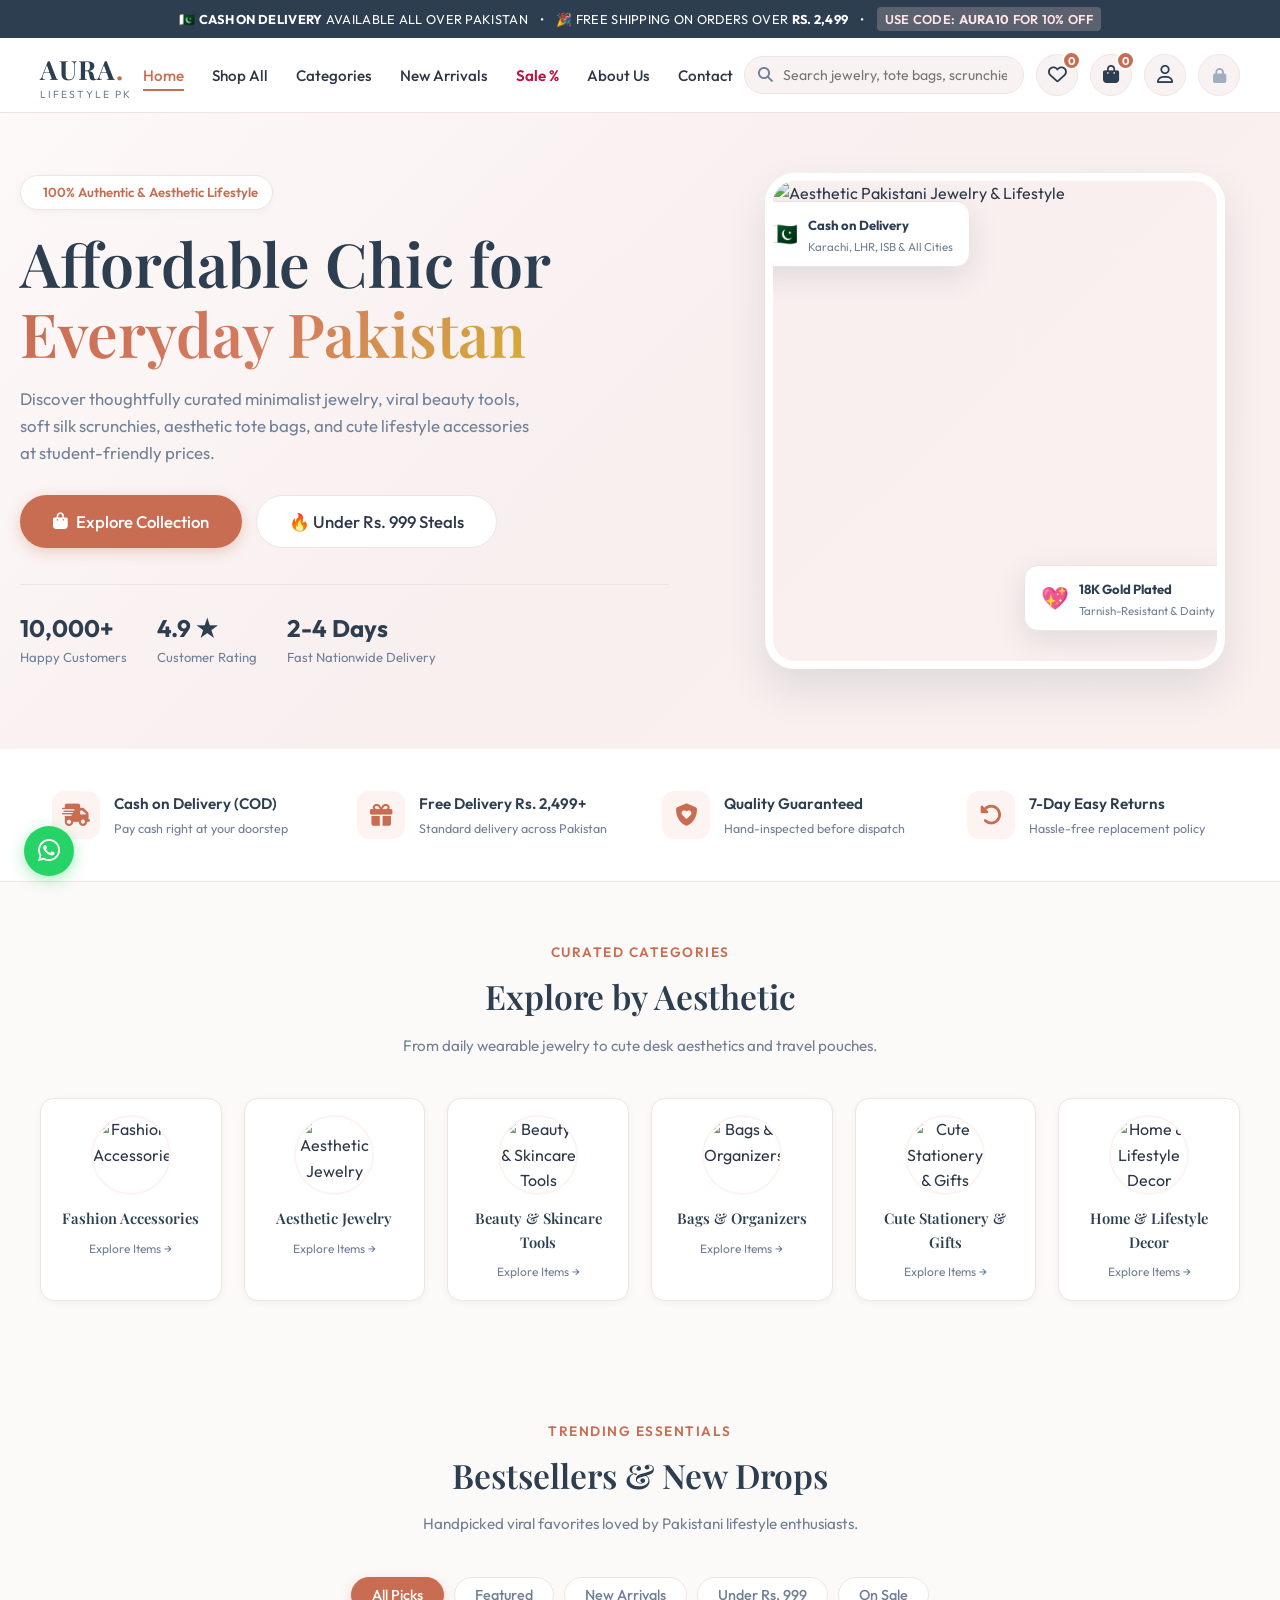
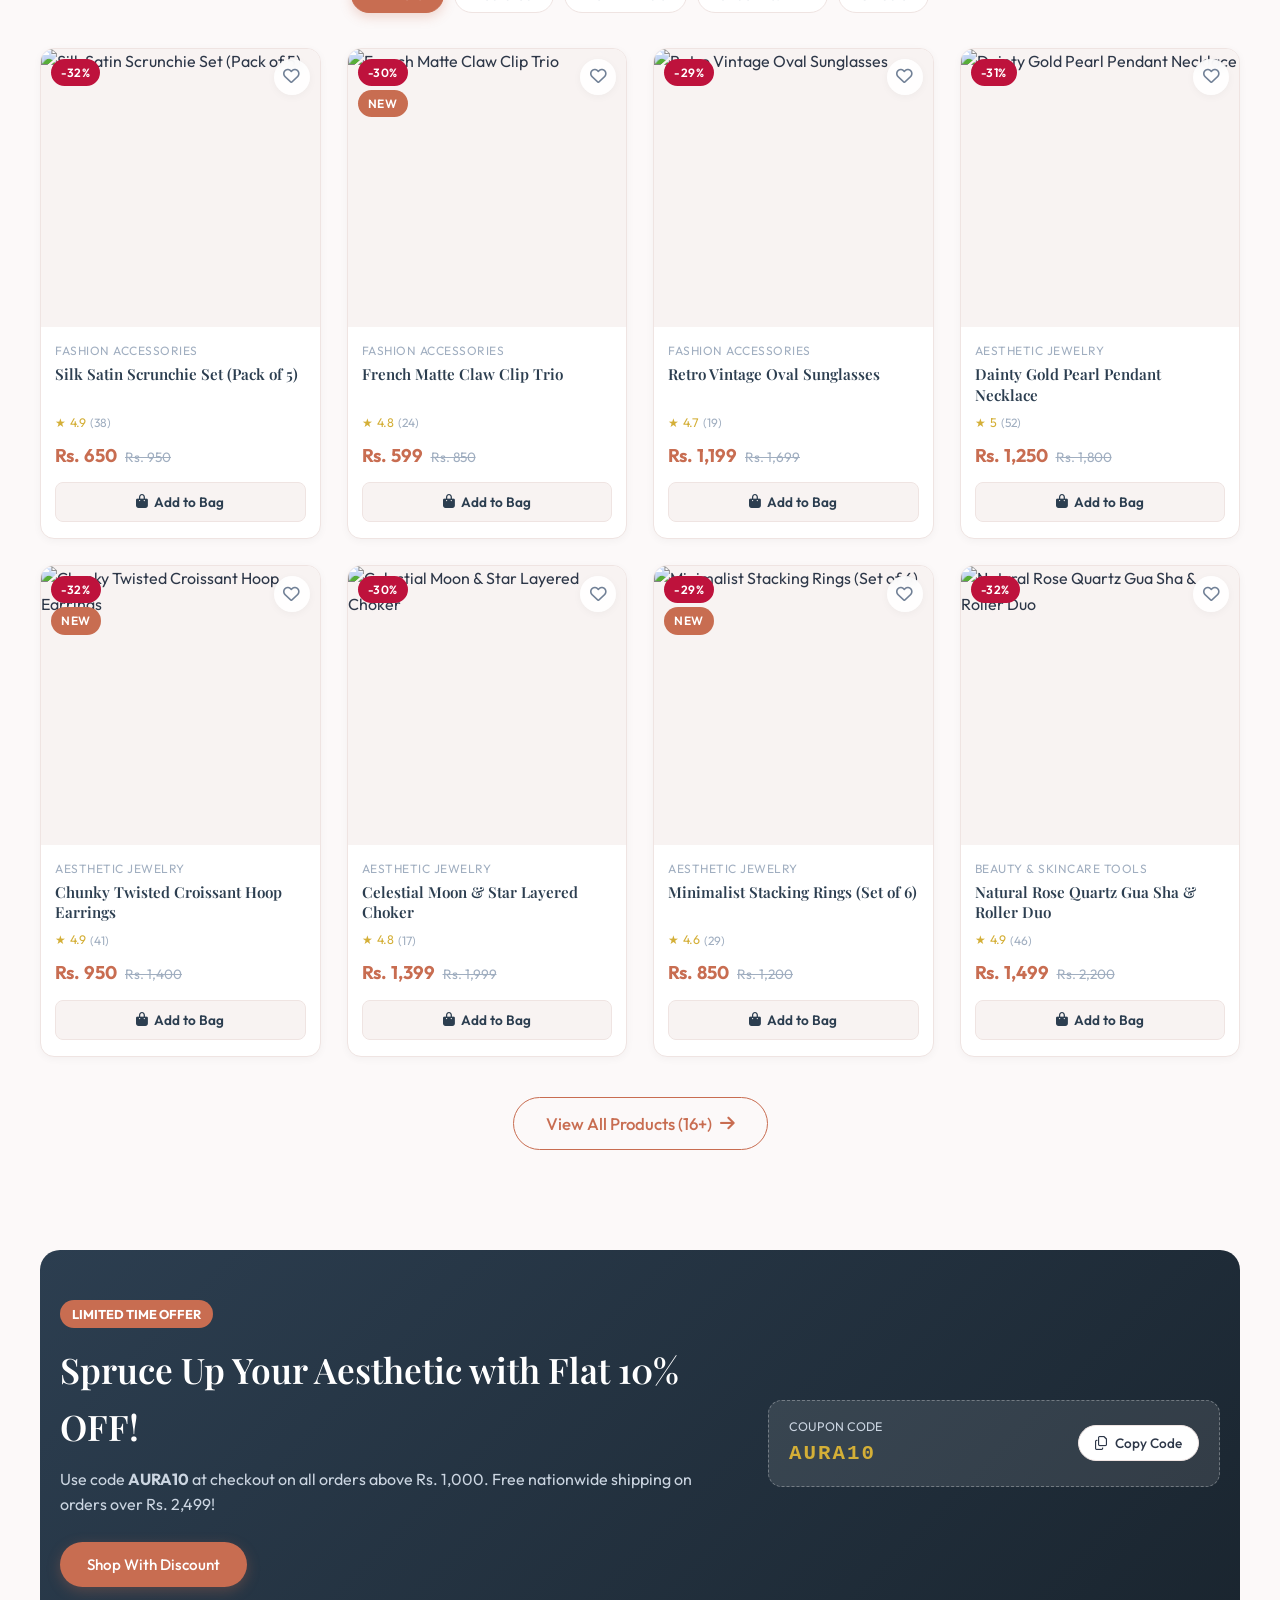
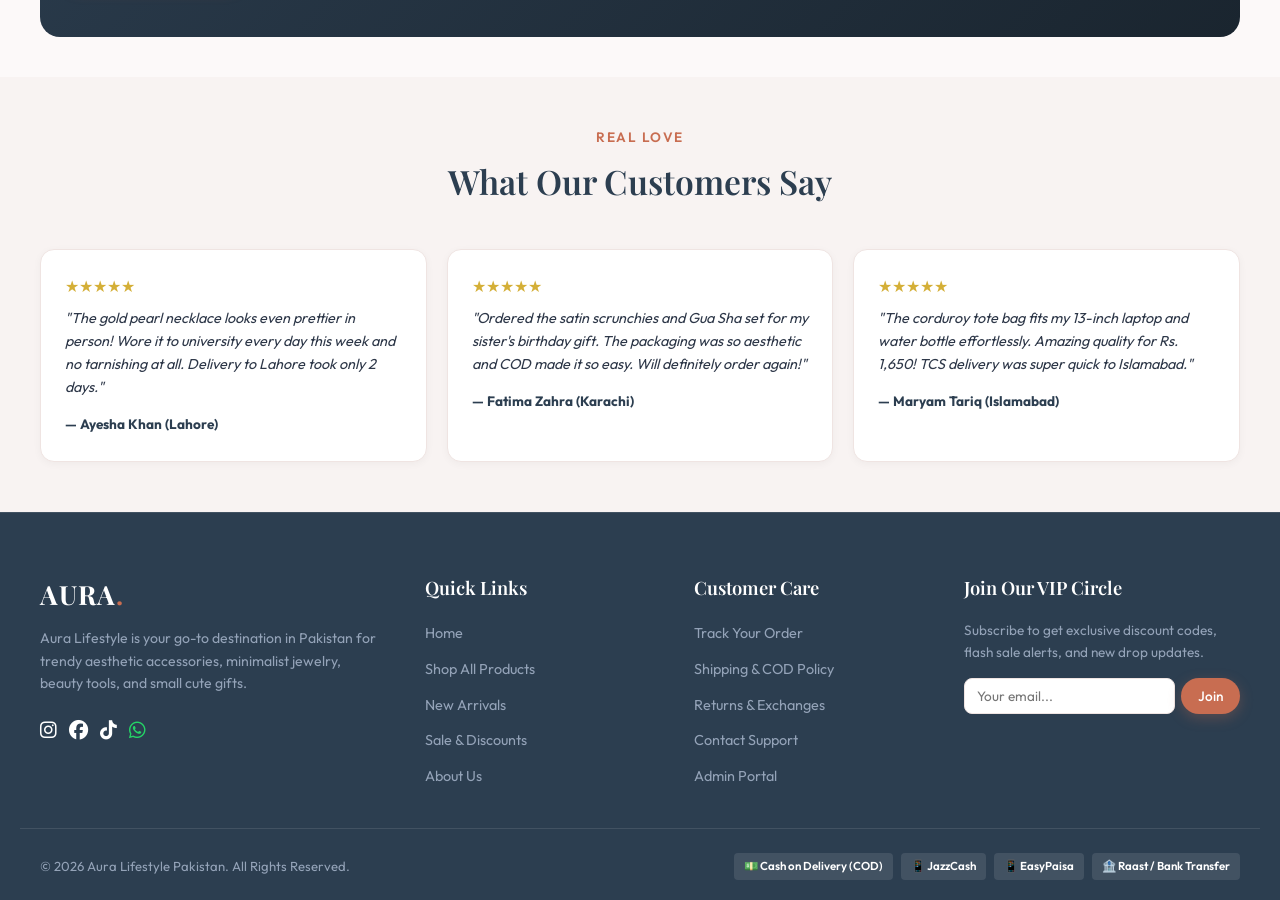
==== index.html @ fd6cb343 "Initial commit: Aura Lifestyle Pakistani E-Commerce Store" ====
<!DOCTYPE html>
<html lang="en">
<head>
    <meta charset="UTF-8">
    <meta name="viewport" content="width=device-width, initial-scale=1.0">
    <title>Aura Lifestyle | Affordable Chic & Aesthetic Essentials Pakistan</title>
    <meta name="description" content="Shop aesthetic jewelry, trendy fashion accessories, beauty tools, bags, and cute lifestyle gifts across Pakistan. Cash on delivery available nationwide.">
    
    <!-- Favicon -->
    <link rel="icon" href="data:image/svg+xml,<svg xmlns=%22http://www.w3.org/2000/svg%22 viewBox=%220 0 100 100%22><text y=%22.9em%22 font-size=%2290%22>✨</text></svg>">

    <!-- Stylesheets -->
    <link rel="stylesheet" href="css/style.css">
    
    <!-- FontAwesome Icons for crisp UI icons -->
    <link rel="stylesheet" href="https://cdnjs.cloudflare.com/ajax/libs/font-awesome/6.4.0/css/all.min.css">
    
    <!-- Supabase JS Client CDN -->
    <script src="https://cdn.jsdelivr.net/npm/@supabase/supabase-js@2"></script>
</head>
<body>

    <!-- ==============================================================================
         1. TOP ANNOUNCEMENT BAR
         ============================================================================== -->
    <div class="top-bar">
        <div class="container top-bar-inner">
            <div class="top-bar-marquee">
                <span>🇵🇰 <strong>CASH ON DELIVERY</strong> AVAILABLE ALL OVER PAKISTAN</span>
                <span>•</span>
                <span>🎉 FREE SHIPPING ON ORDERS OVER <strong>RS. 2,499</strong></span>
                <span>•</span>
                <span class="top-bar-highlight">USE CODE: <strong>AURA10</strong> FOR 10% OFF</span>
            </div>
        </div>
    </div>

    <!-- ==============================================================================
         2. MAIN NAVIGATION BAR
         ============================================================================== -->
    <header class="navbar" id="navbar">
        <div class="container nav-container">
            <!-- Brand Logo -->
            <a href="#home" class="brand-logo" onclick="app.showSection('home')">
                <div>
                    <div class="brand-logo-text">AURA<span>.</span></div>
                    <span class="brand-tagline">LIFESTYLE PK</span>
                </div>
            </a>

            <!-- Navigation Links -->
            <nav>
                <ul class="nav-links">
                    <li><a href="#home" class="nav-link active" onclick="app.showSection('home')">Home</a></li>
                    <li><a href="#shop" class="nav-link" onclick="app.showSection('shop')">Shop All</a></li>
                    <li><a href="#categories" class="nav-link" onclick="app.scrollToCategories()">Categories</a></li>
                    <li><a href="#new" class="nav-link" onclick="app.filterByBadge('new')">New Arrivals</a></li>
                    <li><a href="#sale" class="nav-link nav-link-sale" onclick="app.filterByBadge('sale')">Sale %</a></li>
                    <li><a href="#about" class="nav-link" onclick="app.showSection('about')">About Us</a></li>
                    <li><a href="#contact" class="nav-link" onclick="app.showSection('contact')">Contact</a></li>
                </ul>
            </nav>

            <!-- Search & Action Icons -->
            <div class="nav-actions">
                <!-- Live Search Bar -->
                <div class="nav-search-box">
                    <i class="fa-solid fa-magnifying-glass nav-search-icon"></i>
                    <input type="text" id="nav-search-input" class="nav-search-input" placeholder="Search jewelry, tote bags, scrunchies..." oninput="app.handleSearch(this.value)">
                </div>

                <!-- Wishlist Trigger -->
                <button class="icon-btn" onclick="app.toggleWishlistDrawer(true)" title="Wishlist" aria-label="Wishlist">
                    <i class="fa-regular fa-heart"></i>
                    <span class="count-badge" id="wishlist-count-badge">0</span>
                </button>

                <!-- Cart Drawer Trigger -->
                <button class="icon-btn" onclick="app.toggleCartDrawer(true)" title="Shopping Cart" aria-label="Cart">
                    <i class="fa-solid fa-bag-shopping"></i>
                    <span class="count-badge" id="cart-count-badge">0</span>
                </button>

                <!-- User Account / Login Trigger -->
                <button class="icon-btn" id="nav-auth-btn" onclick="app.handleAuthButtonClick()" title="Account" aria-label="Account">
                    <i class="fa-regular fa-user"></i>
                </button>

                <!-- Admin Link (Discrete) -->
                <a href="admin.html" class="icon-btn" title="Admin Portal" aria-label="Admin Portal" style="font-size: 0.95rem; color: var(--text-light);">
                    <i class="fa-solid fa-lock"></i>
                </a>

                <!-- Mobile Menu Toggle Button -->
                <button class="icon-btn hamburger-btn" onclick="app.toggleMobileNav(true)" aria-label="Open Menu">
                    <i class="fa-solid fa-bars"></i>
                </button>
            </div>
        </div>
    </header>

    <!-- ==============================================================================
         3. MOBILE NAVIGATION DRAWER
         ============================================================================== -->
    <div class="drawer-overlay" id="mobile-nav-overlay" onclick="app.toggleMobileNav(false)"></div>
    <div class="drawer-panel" id="mobile-nav-panel" style="right: auto; left: -100%; max-width: 300px; transition: left 0.35s ease;">
        <div class="drawer-header">
            <div class="brand-logo-text">AURA<span>.</span></div>
            <button class="drawer-close" onclick="app.toggleMobileNav(false)">&times;</button>
        </div>
        <div class="drawer-body">
            <div class="form-group" style="margin-bottom: 15px;">
                <input type="text" class="form-input" placeholder="Search products..." oninput="app.handleSearch(this.value)">
            </div>
            <ul style="list-style: none; display: flex; flex-direction: column; gap: 14px; font-size: 1.05rem; font-weight: 500;">
                <li><a href="#home" onclick="app.showSection('home'); app.toggleMobileNav(false);">🌸 Home</a></li>
                <li><a href="#shop" onclick="app.showSection('shop'); app.toggleMobileNav(false);">🛍️ Shop All Products</a></li>
                <li><a href="#new" onclick="app.filterByBadge('new'); app.toggleMobileNav(false);">✨ New Arrivals</a></li>
                <li><a href="#sale" onclick="app.filterByBadge('sale'); app.toggleMobileNav(false);" style="color: var(--danger);">🔥 On Sale (Deals)</a></li>
                <li><a href="#about" onclick="app.showSection('about'); app.toggleMobileNav(false);">📖 About Our Store</a></li>
                <li><a href="#contact" onclick="app.showSection('contact'); app.toggleMobileNav(false);">📞 Contact & FAQs</a></li>
                <li style="border-top: 1px solid var(--border-color); padding-top: 14px;"><a href="admin.html">🔐 Admin Panel Login</a></li>
            </ul>
        </div>
    </div>

    <!-- ==============================================================================
         4. MAIN CONTENT CONTAINER (SECTIONS)
         ============================================================================== -->
    <main id="main-content">

        <!-- SECTION: HOME VIEW -->
        <section id="home-section">
            <!-- Hero Banner -->
            <div class="hero-section">
                <div class="container hero-grid">
                    <div class="hero-content">
                        <div class="hero-pill">
                            <i class="fa-solid fa-sparkles"></i> 100% Authentic & Aesthetic Lifestyle
                        </div>
                        <h1 class="hero-title">
                            Affordable Chic for <br><span class="text-gradient">Everyday Pakistan</span>
                        </h1>
                        <p class="hero-description">
                            Discover thoughtfully curated minimalist jewelry, viral beauty tools, soft silk scrunchies, aesthetic tote bags, and cute lifestyle accessories at student-friendly prices.
                        </p>
                        <div class="hero-ctas">
                            <button class="btn btn-primary btn-lg" onclick="app.showSection('shop')">
                                <i class="fa-solid fa-bag-shopping"></i> Explore Collection
                            </button>
                            <button class="btn btn-light btn-lg" onclick="app.filterByBadge('sale')">
                                🔥 Under Rs. 999 Steals
                            </button>
                        </div>
                        <div class="hero-stats">
                            <div class="stat-item">
                                <h4>10,000+</h4>
                                <p>Happy Customers</p>
                            </div>
                            <div class="stat-item">
                                <h4>4.9 ★</h4>
                                <p>Customer Rating</p>
                            </div>
                            <div class="stat-item">
                                <h4>2-4 Days</h4>
                                <p>Fast Nationwide Delivery</p>
                            </div>
                        </div>
                    </div>

                    <!-- Hero Visual / Floating Cards -->
                    <div class="hero-visual">
                        <div class="hero-img-wrapper">
                            <img src="https://images.unsplash.com/photo-1599643478518-a784e5dc4c8f?w=800&auto=format&fit=crop&q=80" alt="Aesthetic Pakistani Jewelry & Lifestyle">
                            <!-- Floating Tag 1 -->
                            <div class="floating-tag floating-tag-top">
                                <span style="font-size: 1.4rem;">🇵🇰</span>
                                <div>
                                    <strong style="font-size: 0.82rem; color: var(--secondary);">Cash on Delivery</strong>
                                    <p style="font-size: 0.72rem; color: var(--text-muted); margin: 0;">Karachi, LHR, ISB & All Cities</p>
                                </div>
                            </div>
                            <!-- Floating Tag 2 -->
                            <div class="floating-tag floating-tag-bottom">
                                <span style="font-size: 1.4rem;">💖</span>
                                <div>
                                    <strong style="font-size: 0.82rem; color: var(--secondary);">18K Gold Plated</strong>
                                    <p style="font-size: 0.72rem; color: var(--text-muted); margin: 0;">Tarnish-Resistant & Dainty</p>
                                </div>
                            </div>
                        </div>
                    </div>
                </div>
            </div>

            <!-- Trust & Perks Strip -->
            <div class="perks-section">
                <div class="container perks-grid">
                    <div class="perk-card">
                        <div class="perk-icon"><i class="fa-solid fa-truck-fast"></i></div>
                        <div class="perk-text">
                            <h4>Cash on Delivery (COD)</h4>
                            <p>Pay cash right at your doorstep</p>
                        </div>
                    </div>
                    <div class="perk-card">
                        <div class="perk-icon"><i class="fa-solid fa-gift"></i></div>
                        <div class="perk-text">
                            <h4>Free Delivery Rs. 2,499+</h4>
                            <p>Standard delivery across Pakistan</p>
                        </div>
                    </div>
                    <div class="perk-card">
                        <div class="perk-icon"><i class="fa-solid fa-shield-heart"></i></div>
                        <div class="perk-text">
                            <h4>Quality Guaranteed</h4>
                            <p>Hand-inspected before dispatch</p>
                        </div>
                    </div>
                    <div class="perk-card">
                        <div class="perk-icon"><i class="fa-solid fa-rotate-left"></i></div>
                        <div class="perk-text">
                            <h4>7-Day Easy Returns</h4>
                            <p>Hassle-free replacement policy</p>
                        </div>
                    </div>
                </div>
            </div>

            <!-- Categories Showcase Section -->
            <section class="categories-section" id="categories-section">
                <div class="container">
                    <div class="section-header">
                        <span class="section-subtitle">Curated Categories</span>
                        <h2 class="section-title">Explore by Aesthetic</h2>
                        <p class="section-desc">From daily wearable jewelry to cute desk aesthetics and travel pouches.</p>
                    </div>

                    <!-- Category Cards Grid -->
                    <div class="categories-grid" id="home-categories-grid">
                        <!-- Populated dynamically by app.js -->
                    </div>
                </div>
            </section>

            <!-- Featured Products Section with Tabs -->
            <section class="products-section">
                <div class="container">
                    <div class="section-header">
                        <span class="section-subtitle">Trending Essentials</span>
                        <h2 class="section-title">Bestsellers & New Drops</h2>
                        <p class="section-desc">Handpicked viral favorites loved by Pakistani lifestyle enthusiasts.</p>
                    </div>

                    <!-- Tab Buttons -->
                    <div class="tab-nav">
                        <button class="tab-btn active" onclick="app.setFeaturedTab('all', this)">All Picks</button>
                        <button class="tab-btn" onclick="app.setFeaturedTab('featured', this)">Featured</button>
                        <button class="tab-btn" onclick="app.setFeaturedTab('new', this)">New Arrivals</button>
                        <button class="tab-btn" onclick="app.setFeaturedTab('under999', this)">Under Rs. 999</button>
                        <button class="tab-btn" onclick="app.setFeaturedTab('sale', this)">On Sale</button>
                    </div>

                    <!-- Product Grid -->
                    <div class="products-grid" id="home-products-grid">
                        <!-- Populated dynamically by app.js -->
                    </div>

                    <div style="text-align: center; margin-top: 40px;">
                        <button class="btn btn-outline btn-lg" onclick="app.showSection('shop')">
                            View All Products (16+) <i class="fa-solid fa-arrow-right"></i>
                        </button>
                    </div>
                </div>
            </section>

            <!-- Promotional Banner / Coupon Deal -->
            <div class="container">
                <div class="promo-strip">
                    <div class="container promo-grid">
                        <div class="promo-content">
                            <span class="promo-highlight-badge">Limited Time Offer</span>
                            <h3>Spruce Up Your Aesthetic with Flat 10% OFF!</h3>
                            <p>Use code <strong>AURA10</strong> at checkout on all orders above Rs. 1,000. Free nationwide shipping on orders over Rs. 2,499!</p>
                            <button class="btn btn-primary" onclick="app.applyPromoAndShop('AURA10')">
                                Shop With Discount
                            </button>
                        </div>
                        <div>
                            <div class="promo-coupon-box">
                                <div>
                                    <div style="font-size: 0.78rem; color: #CBD5E1; text-transform: uppercase;">Coupon Code</div>
                                    <div class="coupon-code-tag">AURA10</div>
                                </div>
                                <button class="btn btn-light btn-sm" onclick="app.copyCoupon('AURA10')">
                                    <i class="fa-regular fa-copy"></i> Copy Code
                                </button>
                            </div>
                        </div>
                    </div>
                </div>
            </div>

            <!-- Customer Reviews / Testimonials -->
            <section class="products-section" style="background: var(--bg-alt); padding: 50px 0;">
                <div class="container">
                    <div class="section-header">
                        <span class="section-subtitle">Real Love</span>
                        <h2 class="section-title">What Our Customers Say</h2>
                    </div>

                    <div class="perks-grid" style="grid-template-columns: repeat(auto-fit, minmax(280px, 1fr));">
                        <div class="category-card" style="text-align: left; padding: 24px;">
                            <div style="color: var(--accent-gold); margin-bottom: 8px;">★★★★★</div>
                            <p style="font-size: 0.9rem; color: var(--text-main); margin-bottom: 12px; font-style: italic;">
                                "The gold pearl necklace looks even prettier in person! Wore it to university every day this week and no tarnishing at all. Delivery to Lahore took only 2 days."
                            </p>
                            <strong style="font-size: 0.85rem; color: var(--secondary);">— Ayesha Khan (Lahore)</strong>
                        </div>
                        <div class="category-card" style="text-align: left; padding: 24px;">
                            <div style="color: var(--accent-gold); margin-bottom: 8px;">★★★★★</div>
                            <p style="font-size: 0.9rem; color: var(--text-main); margin-bottom: 12px; font-style: italic;">
                                "Ordered the satin scrunchies and Gua Sha set for my sister's birthday gift. The packaging was so aesthetic and COD made it so easy. Will definitely order again!"
                            </p>
                            <strong style="font-size: 0.85rem; color: var(--secondary);">— Fatima Zahra (Karachi)</strong>
                        </div>
                        <div class="category-card" style="text-align: left; padding: 24px;">
                            <div style="color: var(--accent-gold); margin-bottom: 8px;">★★★★★</div>
                            <p style="font-size: 0.9rem; color: var(--text-main); margin-bottom: 12px; font-style: italic;">
                                "The corduroy tote bag fits my 13-inch laptop and water bottle effortlessly. Amazing quality for Rs. 1,650! TCS delivery was super quick to Islamabad."
                            </p>
                            <strong style="font-size: 0.85rem; color: var(--secondary);">— Maryam Tariq (Islamabad)</strong>
                        </div>
                    </div>
                </div>
            </section>
        </section>

        <!-- SECTION: SHOP CATALOG VIEW -->
        <section id="shop-section" style="display: none;">
            <div class="container">
                <div class="shop-page-layout">
                    <!-- Filter Sidebar -->
                    <aside class="filter-sidebar">
                        <div class="filter-title">
                            <span>Filters</span>
                            <button class="btn-remove-item" onclick="app.resetAllFilters()">Reset All</button>
                        </div>

                        <!-- Search in Shop -->
                        <div class="filter-group">
                            <label class="form-label">Search Keyword</label>
                            <input type="text" id="shop-search-input" class="form-input" placeholder="e.g. Ring, Bag, Pink..." oninput="app.handleSearch(this.value)">
                        </div>

                        <!-- Categories Filter -->
                        <div class="filter-group">
                            <h4 class="filter-title">Categories</h4>
                            <div class="filter-options" id="filter-category-options">
                                <!-- Populated dynamically by app.js -->
                            </div>
                        </div>

                        <!-- Price Range Filter -->
                        <div class="filter-group">
                            <h4 class="filter-title">Max Price (PKR)</h4>
                            <input type="range" id="price-slider" class="price-range-slider" min="400" max="3000" step="50" value="3000" oninput="app.handlePriceFilter(this.value)">
                            <div class="price-range-labels">
                                <span>Rs. 400</span>
                                <span id="price-slider-value" style="font-weight: 700; color: var(--primary);">Rs. 3,000</span>
                            </div>
                        </div>

                        <!-- Stock & Sale Filters -->
                        <div class="filter-group">
                            <h4 class="filter-title">Availability & Deals</h4>
                            <div class="filter-options">
                                <label class="filter-checkbox">
                                    <input type="checkbox" id="filter-instock" onchange="app.handleFilterChange()">
                                    <span>In Stock Only</span>
                                </label>
                                <label class="filter-checkbox">
                                    <input type="checkbox" id="filter-sale" onchange="app.handleFilterChange()">
                                    <span>On Sale / Discounted</span>
                                </label>
                                <label class="filter-checkbox">
                                    <input type="checkbox" id="filter-featured" onchange="app.handleFilterChange()">
                                    <span>Featured Products</span>
                                </label>
                            </div>
                        </div>
                    </aside>

                    <!-- Product Grid Area -->
                    <div>
                        <!-- Toolbar -->
                        <div class="catalog-toolbar">
                            <div style="font-size: 0.9rem; color: var(--text-muted);">
                                Showing <strong id="catalog-count-display" style="color: var(--secondary);">0</strong> products
                            </div>
                            <div style="display: flex; align-items: center; gap: 8px;">
                                <label for="catalog-sort" style="font-size: 0.85rem; font-weight: 500;">Sort By:</label>
                                <select id="catalog-sort" class="catalog-sort-select" onchange="app.handleSortChange(this.value)">
                                    <option value="newest">Newest Arrivals</option>
                                    <option value="price-asc">Price: Low to High</option>
                                    <option value="price-desc">Price: High to Low</option>
                                    <option value="rating">Top Customer Rated</option>
                                    <option value="name">Name (A-Z)</option>
                                </select>
                            </div>
                        </div>

                        <!-- Products Grid -->
                        <div class="products-grid" id="catalog-products-grid">
                            <!-- Populated dynamically by app.js -->
                        </div>
                    </div>
                </div>
            </div>
        </section>

        <!-- SECTION: ABOUT US -->
        <section id="about-section" style="display: none; padding: 60px 0;">
            <div class="container" style="max-width: 800px;">
                <div class="section-header">
                    <span class="section-subtitle">Our Story</span>
                    <h2 class="section-title">Bringing Aesthetic & Affordability to Pakistan</h2>
                </div>
                <div style="background: #FFFFFF; padding: 36px; border-radius: var(--radius-lg); border: 1px solid var(--border-color); line-height: 1.8;">
                    <p style="margin-bottom: 16px;">
                        Welcome to <strong>Aura Lifestyle</strong>! Founded in Karachi, Pakistan, our mission is to make Pinterest-worthy fashion accessories, tarnish-resistant dainty jewelry, skincare tools, and lifestyle goodies accessible and affordable for everyone.
                    </p>
                    <p style="margin-bottom: 16px;">
                        We believe that elevated style shouldn’t cost a fortune. Every item in our store is carefully hand-curated, inspected for quality, and packaged with aesthetic love to bring a little sparkle to your everyday routine.
                    </p>
                    <div class="perks-grid" style="margin-top: 30px; grid-template-columns: 1fr 1fr;">
                        <div class="perk-card" style="background: var(--bg-alt); border-radius: 12px;">
                            <div class="perk-icon">🇵🇰</div>
                            <div class="perk-text">
                                <h4>Nationwide Delivery</h4>
                                <p>Karachi, Lahore, Islamabad & 200+ cities</p>
                            </div>
                        </div>
                        <div class="perk-card" style="background: var(--bg-alt); border-radius: 12px;">
                            <div class="perk-icon">📦</div>
                            <div class="perk-text">
                                <h4>Aesthetic Packaging</h4>
                                <p>Ready for gifting with personalized cards</p>
                            </div>
                        </div>
                    </div>
                </div>
            </div>
        </section>

        <!-- SECTION: CONTACT & FAQS -->
        <section id="contact-section" style="display: none; padding: 60px 0;">
            <div class="container" style="max-width: 900px;">
                <div class="section-header">
                    <span class="section-subtitle">Get in Touch</span>
                    <h2 class="section-title">Customer Care & Support</h2>
                    <p class="section-desc">Have questions about your order or delivery? We are here to help!</p>
                </div>

                <div class="quickview-grid" style="background: #FFFFFF; border-radius: var(--radius-lg); border: 1px solid var(--border-color);">
                    <div>
                        <h3 style="margin-bottom: 16px; font-size: 1.3rem;">Contact Information</h3>
                        <div style="display: flex; flex-direction: column; gap: 16px; font-size: 0.92rem;">
                            <div>
                                <strong>📱 WhatsApp Support:</strong><br>
                                <a href="https://wa.me/923001234567" target="_blank" style="color: var(--primary);">+92 300 1234567</a> (Mon-Sat: 10 AM - 8 PM)
                            </div>
                            <div>
                                <strong>📧 Email Inquiries:</strong><br>
                                <a href="mailto:support@auralifestyle.pk" style="color: var(--primary);">support@auralifestyle.pk</a>
                            </div>
                            <div>
                                <strong>📍 Dispatch Hubs:</strong><br>
                                DHA Phase 6, Karachi & Gulberg III, Lahore, Pakistan
                            </div>
                            <div>
                                <strong>🚚 Courier Partners:</strong><br>
                                TCS Express, Trax Logistics, Leopards Courier, PostEx
                            </div>
                        </div>
                    </div>

                    <!-- Contact Form -->
                    <form onsubmit="app.handleContactSubmit(event)">
                        <div class="form-group">
                            <label class="form-label">Your Name</label>
                            <input type="text" class="form-input" required placeholder="Ayesha Khan">
                        </div>
                        <div class="form-group">
                            <label class="form-label">Your Email or WhatsApp Number</label>
                            <input type="text" class="form-input" required placeholder="0300-1234567 or email">
                        </div>
                        <div class="form-group">
                            <label class="form-label">Message / Order Number</label>
                            <textarea class="form-textarea" rows="4" required placeholder="How can we help you today?"></textarea>
                        </div>
                        <button type="submit" class="btn btn-primary btn-block">Send Message</button>
                    </form>
                </div>
            </div>
        </section>

    </main>

    <!-- ==============================================================================
         5. SLIDE-OUT CART DRAWER
         ============================================================================== -->
    <div class="drawer-overlay" id="cart-drawer-overlay" onclick="app.toggleCartDrawer(false)"></div>
    <div class="drawer-panel" id="cart-drawer-panel">
        <div class="drawer-header">
            <h3>Your Shopping Bag (<span id="cart-drawer-count">0</span>)</h3>
            <button class="drawer-close" onclick="app.toggleCartDrawer(false)">&times;</button>
        </div>

        <!-- Free Shipping Goal Meter -->
        <div class="free-shipping-meter">
            <div class="meter-text" id="free-shipping-text">
                <i class="fa-solid fa-truck"></i> Add Rs. 2,499 more for FREE Delivery!
            </div>
            <div class="meter-progress-bar">
                <div class="meter-progress-fill" id="free-shipping-fill" style="width: 0%;"></div>
            </div>
        </div>

        <!-- Cart Items List -->
        <div class="drawer-body" id="cart-items-container">
            <!-- Populated dynamically by app.js -->
        </div>

        <!-- Cart Drawer Footer -->
        <div class="drawer-footer" id="cart-footer">
            <!-- Coupon Code Input -->
            <div class="coupon-input-group">
                <input type="text" id="cart-coupon-input" class="coupon-input" placeholder="Coupon Code (e.g. AURA10)">
                <button class="btn btn-light btn-sm" onclick="app.applyCouponFromCart()">Apply</button>
            </div>

            <div class="summary-row">
                <span>Subtotal:</span>
                <span id="cart-subtotal-display">Rs. 0</span>
            </div>
            <div class="summary-row" id="cart-discount-row" style="display: none; color: var(--success);">
                <span>Discount:</span>
                <span id="cart-discount-display">-Rs. 0</span>
            </div>
            <div class="summary-row">
                <span>Estimated Shipping:</span>
                <span id="cart-shipping-display">Rs. 199</span>
            </div>
            <div class="summary-total">
                <span>Total (PKR):</span>
                <span id="cart-total-display" style="color: var(--primary);">Rs. 0</span>
            </div>

            <button class="btn btn-primary btn-block btn-lg" onclick="app.openCheckoutModal()">
                <i class="fa-solid fa-lock"></i> Proceed to Checkout
            </button>
        </div>
    </div>

    <!-- ==============================================================================
         6. SLIDE-OUT WISHLIST DRAWER
         ============================================================================== -->
    <div class="drawer-overlay" id="wishlist-drawer-overlay" onclick="app.toggleWishlistDrawer(false)"></div>
    <div class="drawer-panel" id="wishlist-drawer-panel">
        <div class="drawer-header">
            <h3>Saved Wishlist (<span id="wishlist-drawer-count">0</span>)</h3>
            <button class="drawer-close" onclick="app.toggleWishlistDrawer(false)">&times;</button>
        </div>
        <div class="drawer-body" id="wishlist-items-container">
            <!-- Populated dynamically by app.js -->
        </div>
    </div>

    <!-- ==============================================================================
         7. QUICK VIEW / PRODUCT DETAIL MODAL
         ============================================================================== -->
    <div class="modal-overlay" id="quickview-modal-overlay" onclick="if(event.target === this) app.closeQuickView()">
        <div class="modal-card" style="max-width: 800px;">
            <button class="modal-close-btn" onclick="app.closeQuickView()">&times;</button>
            <div class="quickview-grid" id="quickview-modal-body">
                <!-- Populated dynamically by app.js -->
            </div>
        </div>
    </div>

    <!-- ==============================================================================
         8. CHECKOUT MODAL
         ============================================================================== -->
    <div class="modal-overlay" id="checkout-modal-overlay" onclick="if(event.target === this) app.closeCheckoutModal()">
        <div class="modal-card" style="max-width: 700px;">
            <button class="modal-close-btn" onclick="app.closeCheckoutModal()">&times;</button>
            <div style="padding: 30px;">
                <h3 style="font-size: 1.5rem; color: var(--secondary); margin-bottom: 6px;">Express Checkout</h3>
                <p style="font-size: 0.85rem; color: var(--text-muted); margin-bottom: 24px;">Complete your delivery details for fast dispatch across Pakistan.</p>

                <form id="checkout-form" onsubmit="app.handlePlaceOrder(event)">
                    <!-- Contact Info -->
                    <div class="form-row form-row-2">
                        <div class="form-group">
                            <label class="form-label">Full Name *</label>
                            <input type="text" id="checkout-name" class="form-input" required placeholder="e.g. Ayesha Khan">
                        </div>
                        <div class="form-group">
                            <label class="form-label">Mobile / WhatsApp Number *</label>
                            <input type="tel" id="checkout-phone" class="form-input" required placeholder="0300-1234567" pattern="^(03[0-9]{9}|\+923[0-9]{9}|923[0-9]{9}|03[0-9]{2}[\s\-][0-9]{7})$">
                        </div>
                    </div>

                    <div class="form-group">
                        <label class="form-label">Email Address *</label>
                        <input type="email" id="checkout-email" class="form-input" required placeholder="name@example.com">
                    </div>

                    <!-- Shipping Address -->
                    <div class="form-row form-row-2">
                        <div class="form-group">
                            <label class="form-label">City (Pakistan) *</label>
                            <select id="checkout-city" class="form-select" required onchange="app.handleCityChange(this.value)">
                                <!-- Populated dynamically by app.js from CONFIG.PAKISTANI_CITIES -->
                            </select>
                        </div>
                        <div class="form-group">
                            <label class="form-label">Nearest Landmark / Area</label>
                            <input type="text" id="checkout-landmark" class="form-input" placeholder="e.g. Near PSO Pump / DHA Phase 5">
                        </div>
                    </div>

                    <div class="form-group">
                        <label class="form-label">Complete Street Address *</label>
                        <textarea id="checkout-address" class="form-textarea" rows="2" required placeholder="House/Apartment #, Street #, Block/Sector"></textarea>
                    </div>

                    <!-- Payment Method -->
                    <div class="form-group">
                        <label class="form-label">Payment Method *</label>
                        <div class="payment-methods-grid">
                            <label class="payment-method-card active" onclick="app.selectPaymentMethod('cod', this)">
                                <input type="radio" name="payment-method" value="cod" checked>
                                <div class="payment-details">
                                    <h5>💵 Cash on Delivery (COD) <span class="badge badge-cod">Recommended</span></h5>
                                    <p>Pay in cash to the rider when your parcel arrives at your address.</p>
                                </div>
                            </label>

                            <label class="payment-method-card" onclick="app.selectPaymentMethod('bank_transfer', this)">
                                <input type="radio" name="payment-method" value="bank_transfer">
                                <div class="payment-details">
                                    <h5>🏦 Direct Bank Transfer / Raast</h5>
                                    <p>Transfer via Meezan Bank / HBL or Raast ID.</p>
                                </div>
                            </label>

                            <label class="payment-method-card" onclick="app.selectPaymentMethod('easypaisa_jazzcash', this)">
                                <input type="radio" name="payment-method" value="easypaisa_jazzcash">
                                <div class="payment-details">
                                    <h5>📱 JazzCash / EasyPaisa</h5>
                                    <p>Send payment to official merchant account (0300-1234567).</p>
                                </div>
                            </label>
                        </div>
                    </div>

                    <!-- Order Summary Review in Checkout -->
                    <div style="background: var(--bg-alt); padding: 16px; border-radius: var(--radius-md); margin-bottom: 20px;">
                        <div class="summary-row">
                            <span>Subtotal:</span>
                            <span id="checkout-subtotal">Rs. 0</span>
                        </div>
                        <div class="summary-row" id="checkout-discount-row" style="display: none; color: var(--success);">
                            <span>Discount:</span>
                            <span id="checkout-discount">-Rs. 0</span>
                        </div>
                        <div class="summary-row">
                            <span>Shipping Fee:</span>
                            <span id="checkout-shipping">Rs. 199</span>
                        </div>
                        <div class="summary-total" style="margin-bottom: 0;">
                            <span>Total to Pay:</span>
                            <span id="checkout-total" style="color: var(--primary);">Rs. 0</span>
                        </div>
                    </div>

                    <button type="submit" id="place-order-btn" class="btn btn-primary btn-block btn-lg">
                        <i class="fa-solid fa-check"></i> Place Order (Cash on Delivery)
                    </button>
                </form>
            </div>
        </div>
    </div>

    <!-- ==============================================================================
         9. ORDER SUCCESS / CONFIRMATION MODAL
         ============================================================================== -->
    <div class="modal-overlay" id="order-success-modal-overlay">
        <div class="modal-card" style="max-width: 580px;">
            <div class="order-success-box" id="order-success-content">
                <!-- Populated dynamically by app.js -->
            </div>
        </div>
    </div>

    <!-- ==============================================================================
         10. AUTHENTICATION MODAL (Login / Signup)
         ============================================================================== -->
    <div class="modal-overlay" id="auth-modal-overlay" onclick="if(event.target === this) app.closeAuthModal()">
        <div class="modal-card" style="max-width: 440px;">
            <button class="modal-close-btn" onclick="app.closeAuthModal()">&times;</button>
            <div style="padding: 34px 28px;">
                <div style="text-align: center; margin-bottom: 20px;">
                    <div class="brand-logo-text" style="margin-bottom: 4px;">AURA<span>.</span></div>
                    <p style="font-size: 0.85rem; color: var(--text-muted);" id="auth-modal-subtitle">Login to view orders and save wishlist</p>
                </div>

                <!-- Auth Mode Tabs -->
                <div class="account-tabs" style="justify-content: center;">
                    <button class="account-tab-btn active" id="tab-login-btn" onclick="app.switchAuthTab('login')">Sign In</button>
                    <button class="account-tab-btn" id="tab-signup-btn" onclick="app.switchAuthTab('signup')">Create Account</button>
                </div>

                <!-- Login Form -->
                <form id="login-form" onsubmit="app.handleLogin(event)">
                    <div class="form-group">
                        <label class="form-label">Email Address</label>
                        <input type="email" id="login-email" class="form-input" required placeholder="you@example.com">
                    </div>
                    <div class="form-group">
                        <label class="form-label">Password</label>
                        <input type="password" id="login-password" class="form-input" required placeholder="••••••••">
                    </div>
                    <button type="submit" class="btn btn-primary btn-block btn-lg" style="margin-top: 10px;">Sign In</button>
                </form>

                <!-- Signup Form -->
                <form id="signup-form" style="display: none;" onsubmit="app.handleSignup(event)">
                    <div class="form-group">
                        <label class="form-label">Full Name</label>
                        <input type="text" id="signup-name" class="form-input" required placeholder="Ayesha Khan">
                    </div>
                    <div class="form-group">
                        <label class="form-label">Phone / WhatsApp</label>
                        <input type="tel" id="signup-phone" class="form-input" required placeholder="0300-1234567">
                    </div>
                    <div class="form-group">
                        <label class="form-label">Email Address</label>
                        <input type="email" id="signup-email" class="form-input" required placeholder="you@example.com">
                    </div>
                    <div class="form-group">
                        <label class="form-label">Password</label>
                        <input type="password" id="signup-password" class="form-input" required minlength="6" placeholder="At least 6 characters">
                    </div>
                    <button type="submit" class="btn btn-primary btn-block btn-lg" style="margin-top: 10px;">Create Account</button>
                </form>
            </div>
        </div>
    </div>

    <!-- ==============================================================================
         11. CUSTOMER ACCOUNT & ORDER HISTORY MODAL
         ============================================================================== -->
    <div class="modal-overlay" id="account-modal-overlay" onclick="if(event.target === this) app.closeAccountModal()">
        <div class="modal-card" style="max-width: 720px;">
            <button class="modal-close-btn" onclick="app.closeAccountModal()">&times;</button>
            <div style="padding: 30px;">
                <div style="display: flex; justify-content: space-between; align-items: center; margin-bottom: 20px;">
                    <div>
                        <h3 style="font-size: 1.4rem; color: var(--secondary);">My Account</h3>
                        <p style="font-size: 0.82rem; color: var(--text-muted);" id="account-user-greeting">Welcome back!</p>
                    </div>
                    <button class="btn btn-light btn-sm" onclick="app.handleLogout()" style="color: var(--danger);">
                        <i class="fa-solid fa-arrow-right-from-bracket"></i> Sign Out
                    </button>
                </div>

                <div class="account-tabs">
                    <button class="account-tab-btn active" id="acc-tab-orders-btn" onclick="app.switchAccountTab('orders')">📦 Order History</button>
                    <button class="account-tab-btn" id="acc-tab-profile-btn" onclick="app.switchAccountTab('profile')">👤 My Details</button>
                </div>

                <!-- Orders Tab View -->
                <div id="acc-orders-view">
                    <div id="customer-orders-list">
                        <!-- Populated dynamically by app.js -->
                    </div>
                </div>

                <!-- Profile Tab View -->
                <div id="acc-profile-view" style="display: none;">
                    <form onsubmit="app.handleUpdateProfile(event)">
                        <div class="form-row form-row-2">
                            <div class="form-group">
                                <label class="form-label">Full Name</label>
                                <input type="text" id="profile-name" class="form-input" required>
                            </div>
                            <div class="form-group">
                                <label class="form-label">Phone Number</label>
                                <input type="tel" id="profile-phone" class="form-input" required>
                            </div>
                        </div>
                        <div class="form-group">
                            <label class="form-label">City</label>
                            <select id="profile-city" class="form-select"></select>
                        </div>
                        <div class="form-group">
                            <label class="form-label">Default Shipping Address</label>
                            <textarea id="profile-address" class="form-textarea" rows="2"></textarea>
                        </div>
                        <button type="submit" class="btn btn-primary">Save Profile</button>
                    </form>
                </div>
            </div>
        </div>
    </div>

    <!-- ==============================================================================
         12. FOOTER
         ============================================================================== -->
    <footer class="footer">
        <div class="container footer-grid">
            <div>
                <div class="brand-logo-text" style="color: #FFFFFF; margin-bottom: 12px;">AURA<span>.</span></div>
                <p style="font-size: 0.88rem; line-height: 1.6; margin-bottom: 20px; color: #94A3B8;">
                    Aura Lifestyle is your go-to destination in Pakistan for trendy aesthetic accessories, minimalist jewelry, beauty tools, and small cute gifts.
                </p>
                <div style="display: flex; gap: 12px; font-size: 1.2rem;">
                    <a href="https://instagram.com" target="_blank" style="color: #FFFFFF;" aria-label="Instagram"><i class="fa-brands fa-instagram"></i></a>
                    <a href="https://facebook.com" target="_blank" style="color: #FFFFFF;" aria-label="Facebook"><i class="fa-brands fa-facebook"></i></a>
                    <a href="https://tiktok.com" target="_blank" style="color: #FFFFFF;" aria-label="TikTok"><i class="fa-brands fa-tiktok"></i></a>
                    <a href="https://wa.me/923001234567" target="_blank" style="color: #25D366;" aria-label="WhatsApp"><i class="fa-brands fa-whatsapp"></i></a>
                </div>
            </div>

            <div>
                <h4 class="footer-title">Quick Links</h4>
                <ul class="footer-links">
                    <li><a href="#home" onclick="app.showSection('home')">Home</a></li>
                    <li><a href="#shop" onclick="app.showSection('shop')">Shop All Products</a></li>
                    <li><a href="#new" onclick="app.filterByBadge('new')">New Arrivals</a></li>
                    <li><a href="#sale" onclick="app.filterByBadge('sale')">Sale & Discounts</a></li>
                    <li><a href="#about" onclick="app.showSection('about')">About Us</a></li>
                </ul>
            </div>

            <div>
                <h4 class="footer-title">Customer Care</h4>
                <ul class="footer-links">
                    <li><a href="#contact" onclick="app.showSection('contact')">Track Your Order</a></li>
                    <li><a href="#contact" onclick="app.showSection('contact')">Shipping & COD Policy</a></li>
                    <li><a href="#contact" onclick="app.showSection('contact')">Returns & Exchanges</a></li>
                    <li><a href="#contact" onclick="app.showSection('contact')">Contact Support</a></li>
                    <li><a href="admin.html">Admin Portal</a></li>
                </ul>
            </div>

            <div>
                <h4 class="footer-title">Join Our VIP Circle</h4>
                <p style="font-size: 0.85rem; color: #94A3B8; margin-bottom: 14px;">
                    Subscribe to get exclusive discount codes, flash sale alerts, and new drop updates.
                </p>
                <form onsubmit="event.preventDefault(); showToast('🎉 Thank you for subscribing to Aura VIPs!', 'success'); this.reset();" style="display: flex; gap: 6px;">
                    <input type="email" required placeholder="Your email..." class="form-input" style="padding: 8px 12px; font-size: 0.85rem;">
                    <button type="submit" class="btn btn-primary btn-sm">Join</button>
                </form>
            </div>
        </div>

        <div class="container footer-bottom">
            <div>
                &copy; 2026 Aura Lifestyle Pakistan. All Rights Reserved.
            </div>
            <div class="payment-badges-row">
                <span class="payment-badge">💵 Cash on Delivery (COD)</span>
                <span class="payment-badge">📱 JazzCash</span>
                <span class="payment-badge">📱 EasyPaisa</span>
                <span class="payment-badge">🏦 Raast / Bank Transfer</span>
            </div>
        </div>
    </footer>

    <!-- ==============================================================================
         13. MOBILE STICKY BOTTOM NAVIGATION BAR
         ============================================================================== -->
    <nav class="mobile-bottom-nav">
        <a href="#home" class="mobile-nav-item active" id="mob-nav-home" onclick="app.showSection('home')">
            <span class="nav-icon"><i class="fa-solid fa-house"></i></span>
            <span>Home</span>
        </a>
        <a href="#shop" class="mobile-nav-item" id="mob-nav-shop" onclick="app.showSection('shop')">
            <span class="nav-icon"><i class="fa-solid fa-bag-shopping"></i></span>
            <span>Shop</span>
        </a>
        <button class="mobile-nav-item" onclick="app.toggleWishlistDrawer(true)">
            <span class="nav-icon"><i class="fa-regular fa-heart"></i></span>
            <span>Wishlist</span>
        </button>
        <button class="mobile-nav-item" onclick="app.toggleCartDrawer(true)">
            <span class="nav-icon"><i class="fa-solid fa-cart-shopping"></i></span>
            <span>Cart</span>
        </button>
        <button class="mobile-nav-item" onclick="app.handleAuthButtonClick()">
            <span class="nav-icon"><i class="fa-regular fa-user"></i></span>
            <span>Account</span>
        </button>
    </nav>

    <!-- Floating WhatsApp Support Button -->
    <a href="https://wa.me/923001234567?text=Hi%20Aura%20Lifestyle,%20I%20have%20a%20question%20about%20an%20order!" target="_blank" class="floating-whatsapp" title="WhatsApp Customer Support" aria-label="WhatsApp Support">
        <i class="fa-brands fa-whatsapp"></i>
    </a>

    <!-- Toast Container -->
    <div id="toast-container" class="toast-container"></div>

    <!-- Scripts -->
    <script src="js/config.js"></script>
    <script src="js/supabase-client.js"></script>
    <script src="js/app.js"></script>
</body>
</html>
---- css/style.css ----
/* ==============================================================================
   AURA LIFESTYLE - MODERN PAKISTANI E-COMMERCE STYLESHEET
   Aesthetic Pastel Minimalism | Micro-Interactions | Responsive UI
   ============================================================================== */

@import url('https://fonts.googleapis.com/css2?family=Outfit:wght@300;400;500;600;700&family=Playfair+Display:ital,wght@0,500;0,600;0,700;1,400&display=swap');

:root {
    /* Brand Color Palette */
    --primary: #C86D51;          /* Warm Terracotta / Rose Clay */
    --primary-hover: #B25A40;
    --primary-light: #FDF4F2;
    --secondary: #2C3E50;        /* Deep Charcoal Navy */
    --accent-gold: #D4AF37;      /* Champagne Gold */
    --accent-rose: #E8C5C8;      /* Soft Rose Blush */
    --bg-main: #FCF9F9;          /* Warm Off-White / Cream */
    --bg-card: #FFFFFF;
    --bg-alt: #F8F3F2;
    --border-color: #EFE4E2;
    --text-main: #2D3748;
    --text-muted: #718096;
    --text-light: #A0AEC0;
    --success: #15803D;          /* Emerald Green */
    --success-bg: #DCFCE7;
    --warning: #B45309;          /* Amber */
    --warning-bg: #FEF3C7;
    --danger: #BE123C;           /* Rose Red */
    --danger-bg: #FFE4E6;

    /* Typography */
    --font-heading: 'Playfair Display', Georgia, serif;
    --font-body: 'Outfit', -apple-system, BlinkMacSystemFont, sans-serif;

    /* Shadows & Border Radius */
    --shadow-sm: 0 2px 8px rgba(0, 0, 0, 0.04);
    --shadow-md: 0 4px 16px rgba(44, 62, 80, 0.08);
    --shadow-lg: 0 10px 30px rgba(44, 62, 80, 0.12);
    --shadow-hover: 0 12px 28px rgba(200, 109, 81, 0.18);
    --radius-sm: 8px;
    --radius-md: 14px;
    --radius-lg: 20px;
    --radius-full: 9999px;

    /* Transitions */
    --transition: all 0.25s cubic-bezier(0.4, 0, 0.2, 1);
}

/* ==============================================================================
   RESET & BASE STYLES
   ============================================================================== */
* {
    margin: 0;
    padding: 0;
    box-sizing: border-box;
    -webkit-tap-highlight-color: transparent;
}

html {
    scroll-behavior: smooth;
    font-size: 16px;
}

body {
    font-family: var(--font-body);
    color: var(--text-main);
    background-color: var(--bg-main);
    line-height: 1.6;
    overflow-x: hidden;
    padding-bottom: 70px; /* Space for mobile bottom bar */
}

@media (min-width: 992px) {
    body {
        padding-bottom: 0;
    }
}

a {
    color: inherit;
    text-decoration: none;
    transition: var(--transition);
}

img {
    max-width: 100%;
    height: auto;
    display: block;
}

button, input, select, textarea {
    font-family: inherit;
    font-size: inherit;
}

button {
    cursor: pointer;
    border: none;
    background: none;
    transition: var(--transition);
}

.container {
    width: 100%;
    max-width: 1240px;
    margin: 0 auto;
    padding: 0 20px;
}

/* Typography Helpers */
h1, h2, h3, h4, .font-serif {
    font-family: var(--font-heading);
    color: var(--secondary);
    font-weight: 600;
}

.text-gradient {
    background: linear-gradient(135deg, var(--primary) 0%, #D47A60 50%, var(--accent-gold) 100%);
    -webkit-background-clip: text;
    -webkit-text-fill-color: transparent;
}

/* ==============================================================================
   BUTTONS & BADGES
   ============================================================================== */
.btn {
    display: inline-flex;
    align-items: center;
    justify-content: center;
    gap: 8px;
    padding: 12px 26px;
    font-weight: 500;
    font-size: 0.95rem;
    border-radius: var(--radius-full);
    transition: var(--transition);
    border: 1px solid transparent;
}

.btn-primary {
    background: var(--primary);
    color: #FFFFFF;
    box-shadow: 0 4px 14px rgba(200, 109, 81, 0.3);
}

.btn-primary:hover {
    background: var(--primary-hover);
    transform: translateY(-2px);
    box-shadow: 0 6px 20px rgba(200, 109, 81, 0.4);
}

.btn-secondary {
    background: var(--secondary);
    color: #FFFFFF;
}

.btn-secondary:hover {
    background: #1A252F;
    transform: translateY(-2px);
}

.btn-outline {
    background: transparent;
    border: 1.5px solid var(--primary);
    color: var(--primary);
}

.btn-outline:hover {
    background: var(--primary);
    color: #FFFFFF;
}

.btn-light {
    background: #FFFFFF;
    color: var(--text-main);
    border: 1px solid var(--border-color);
}

.btn-light:hover {
    background: var(--bg-alt);
    border-color: var(--primary);
    color: var(--primary);
}

.btn-sm {
    padding: 8px 16px;
    font-size: 0.85rem;
}

.btn-lg {
    padding: 15px 32px;
    font-size: 1.05rem;
}

.btn-block {
    width: 100%;
}

.btn-icon {
    width: 40px;
    height: 40px;
    border-radius: 50%;
    display: flex;
    align-items: center;
    justify-content: center;
    padding: 0;
}

/* Badges */
.badge {
    display: inline-flex;
    align-items: center;
    gap: 4px;
    padding: 4px 10px;
    font-size: 0.75rem;
    font-weight: 600;
    border-radius: var(--radius-full);
    text-transform: uppercase;
    letter-spacing: 0.5px;
}

.badge-sale {
    background: var(--danger);
    color: #FFFFFF;
}

.badge-new {
    background: var(--primary);
    color: #FFFFFF;
}

.badge-cod {
    background: var(--success-bg);
    color: var(--success);
    border: 1px solid rgba(21, 128, 61, 0.2);
}

.badge-gold {
    background: #FEF9C3;
    color: #854D0E;
    border: 1px solid rgba(212, 175, 55, 0.3);
}

/* ==============================================================================
   HEADER & NAVIGATION
   ============================================================================== */
/* Announcement Top Bar */
.top-bar {
    background: var(--secondary);
    color: #FFFFFF;
    font-size: 0.8rem;
    padding: 7px 0;
    text-align: center;
    letter-spacing: 0.3px;
    font-weight: 400;
}

.top-bar-inner {
    display: flex;
    justify-content: space-between;
    align-items: center;
}

.top-bar-marquee {
    display: flex;
    align-items: center;
    gap: 12px;
    margin: 0 auto;
}

.top-bar-highlight {
    background: rgba(232, 197, 200, 0.25);
    color: #FFE4E6;
    padding: 2px 8px;
    border-radius: 4px;
    font-weight: 600;
}

/* Main Navigation */
.navbar {
    background: rgba(255, 255, 255, 0.95);
    backdrop-filter: blur(12px);
    -webkit-backdrop-filter: blur(12px);
    border-bottom: 1px solid var(--border-color);
    position: sticky;
    top: 0;
    z-index: 100;
    transition: var(--transition);
}

.nav-container {
    display: flex;
    align-items: center;
    justify-content: space-between;
    height: 74px;
}

.brand-logo {
    display: flex;
    align-items: center;
    gap: 10px;
}

.brand-logo-text {
    font-family: var(--font-heading);
    font-size: 1.65rem;
    font-weight: 700;
    color: var(--secondary);
    letter-spacing: 1px;
}

.brand-logo-text span {
    color: var(--primary);
}

.brand-tagline {
    font-size: 0.65rem;
    color: var(--text-muted);
    letter-spacing: 2px;
    text-transform: uppercase;
    margin-top: -3px;
    display: block;
}

.nav-links {
    display: none;
    list-style: none;
    gap: 28px;
    align-items: center;
}

@media (min-width: 992px) {
    .nav-links {
        display: flex;
    }
}

.nav-link {
    font-weight: 500;
    font-size: 0.95rem;
    color: var(--text-main);
    position: relative;
    padding: 6px 0;
}

.nav-link:hover, .nav-link.active {
    color: var(--primary);
}

.nav-link::after {
    content: '';
    position: absolute;
    bottom: 0;
    left: 0;
    width: 0;
    height: 2px;
    background: var(--primary);
    transition: width 0.25s ease;
}

.nav-link:hover::after, .nav-link.active::after {
    width: 100%;
}

.nav-link-sale {
    color: var(--danger) !important;
    font-weight: 600;
}

/* Nav Actions & Search */
.nav-actions {
    display: flex;
    align-items: center;
    gap: 12px;
}

.nav-search-box {
    position: relative;
    display: none;
}

@media (min-width: 768px) {
    .nav-search-box {
        display: block;
        width: 220px;
    }
}

@media (min-width: 1200px) {
    .nav-search-box {
        width: 280px;
    }
}

.nav-search-input {
    width: 100%;
    padding: 9px 16px 9px 38px;
    background: var(--bg-alt);
    border: 1px solid var(--border-color);
    border-radius: var(--radius-full);
    font-size: 0.88rem;
    outline: none;
    transition: var(--transition);
}

.nav-search-input:focus {
    background: #FFFFFF;
    border-color: var(--primary);
    box-shadow: 0 0 0 3px rgba(200, 109, 81, 0.15);
}

.nav-search-icon {
    position: absolute;
    left: 14px;
    top: 50%;
    transform: translateY(-50%);
    color: var(--text-muted);
    font-size: 0.95rem;
    pointer-events: none;
}

.icon-btn {
    position: relative;
    width: 42px;
    height: 42px;
    border-radius: 50%;
    display: flex;
    align-items: center;
    justify-content: center;
    background: var(--bg-alt);
    color: var(--secondary);
    font-size: 1.15rem;
    border: 1px solid var(--border-color);
}

.icon-btn:hover {
    background: #FFFFFF;
    color: var(--primary);
    border-color: var(--primary);
    transform: translateY(-2px);
}

.count-badge {
    position: absolute;
    top: -4px;
    right: -4px;
    background: var(--primary);
    color: #FFFFFF;
    font-size: 0.7rem;
    font-weight: 700;
    min-width: 19px;
    height: 19px;
    border-radius: 10px;
    display: flex;
    align-items: center;
    justify-content: center;
    padding: 0 4px;
    border: 2px solid #FFFFFF;
}

.hamburger-btn {
    display: flex;
    font-size: 1.3rem;
}

@media (min-width: 992px) {
    .hamburger-btn {
        display: none;
    }
}

/* ==============================================================================
   HERO SECTION
   ============================================================================== */
.hero-section {
    position: relative;
    padding: 40px 0 60px;
    background: linear-gradient(135deg, #FDF9F8 0%, #F8EFEF 50%, #FAF0EE 100%);
    overflow: hidden;
}

.hero-grid {
    display: grid;
    grid-template-columns: 1fr;
    gap: 40px;
    align-items: center;
}

@media (min-width: 992px) {
    .hero-grid {
        grid-template-columns: 1.1fr 0.9fr;
        gap: 60px;
        padding: 20px 0;
    }
}

.hero-pill {
    display: inline-flex;
    align-items: center;
    gap: 8px;
    background: #FFFFFF;
    border: 1px solid var(--border-color);
    padding: 6px 14px;
    border-radius: var(--radius-full);
    font-size: 0.82rem;
    font-weight: 600;
    color: var(--primary);
    margin-bottom: 18px;
    box-shadow: var(--shadow-sm);
}

.hero-title {
    font-size: 2.3rem;
    line-height: 1.15;
    margin-bottom: 18px;
    color: var(--secondary);
}

@media (min-width: 768px) {
    .hero-title {
        font-size: 3.2rem;
    }
}

@media (min-width: 1200px) {
    .hero-title {
        font-size: 3.8rem;
    }
}

.hero-description {
    font-size: 1.05rem;
    color: var(--text-muted);
    margin-bottom: 28px;
    max-width: 520px;
}

.hero-ctas {
    display: flex;
    flex-wrap: wrap;
    gap: 14px;
    margin-bottom: 36px;
}

.hero-stats {
    display: flex;
    gap: 30px;
    border-top: 1px solid var(--border-color);
    padding-top: 24px;
}

.stat-item h4 {
    font-size: 1.5rem;
    color: var(--secondary);
    font-family: var(--font-body);
    font-weight: 700;
}

.stat-item p {
    font-size: 0.82rem;
    color: var(--text-muted);
}

/* Hero Image & Floating Cards */
.hero-visual {
    position: relative;
    display: flex;
    justify-content: center;
}

.hero-img-wrapper {
    position: relative;
    width: 100%;
    max-width: 460px;
    border-radius: 30px;
    overflow: hidden;
    box-shadow: 0 20px 40px rgba(44, 62, 80, 0.12);
    border: 8px solid #FFFFFF;
}

.hero-img-wrapper img {
    width: 100%;
    height: 480px;
    object-fit: cover;
    transition: transform 0.6s ease;
}

.hero-img-wrapper:hover img {
    transform: scale(1.03);
}

.floating-tag {
    position: absolute;
    background: rgba(255, 255, 255, 0.95);
    backdrop-filter: blur(8px);
    padding: 10px 16px;
    border-radius: var(--radius-md);
    box-shadow: var(--shadow-lg);
    display: flex;
    align-items: center;
    gap: 10px;
    border: 1px solid var(--border-color);
    animation: float 4s ease-in-out infinite;
}

.floating-tag-top {
    top: 20px;
    left: -20px;
}

.floating-tag-bottom {
    bottom: 30px;
    right: -15px;
    animation-delay: 2s;
}

@keyframes float {
    0%, 100% { transform: translateY(0); }
    50% { transform: translateY(-8px); }
}

/* ==============================================================================
   TRUST & PERKS STRIP
   ============================================================================== */
.perks-section {
    padding: 30px 0;
    background: #FFFFFF;
    border-bottom: 1px solid var(--border-color);
}

.perks-grid {
    display: grid;
    grid-template-columns: repeat(2, 1fr);
    gap: 20px;
}

@media (min-width: 992px) {
    .perks-grid {
        grid-template-columns: repeat(4, 1fr);
    }
}

.perk-card {
    display: flex;
    align-items: center;
    gap: 14px;
    padding: 12px;
}

.perk-icon {
    width: 48px;
    height: 48px;
    border-radius: 12px;
    background: var(--primary-light);
    color: var(--primary);
    display: flex;
    align-items: center;
    justify-content: center;
    font-size: 1.4rem;
    flex-shrink: 0;
}

.perk-text h4 {
    font-size: 0.95rem;
    font-family: var(--font-body);
    font-weight: 600;
    margin-bottom: 2px;
}

.perk-text p {
    font-size: 0.78rem;
    color: var(--text-muted);
}

/* ==============================================================================
   CATEGORIES SECTION
   ============================================================================== */
.categories-section {
    padding: 60px 0;
}

.section-header {
    text-align: center;
    max-width: 600px;
    margin: 0 auto 40px;
}

.section-subtitle {
    font-size: 0.85rem;
    text-transform: uppercase;
    letter-spacing: 1.5px;
    color: var(--primary);
    font-weight: 600;
    margin-bottom: 6px;
    display: block;
}

.section-title {
    font-size: 2.1rem;
    color: var(--secondary);
    margin-bottom: 10px;
}

.section-desc {
    font-size: 0.95rem;
    color: var(--text-muted);
}

.categories-grid {
    display: grid;
    grid-template-columns: repeat(2, 1fr);
    gap: 16px;
}

@media (min-width: 768px) {
    .categories-grid {
        grid-template-columns: repeat(3, 1fr);
        gap: 22px;
    }
}

@media (min-width: 1200px) {
    .categories-grid {
        grid-template-columns: repeat(6, 1fr);
    }
}

.category-card {
    background: #FFFFFF;
    border: 1px solid var(--border-color);
    border-radius: var(--radius-md);
    overflow: hidden;
    text-align: center;
    padding: 16px 12px;
    transition: var(--transition);
    cursor: pointer;
    box-shadow: var(--shadow-sm);
}

.category-card:hover {
    transform: translateY(-4px);
    border-color: var(--primary);
    box-shadow: var(--shadow-md);
}

.category-img-circle {
    width: 80px;
    height: 80px;
    border-radius: 50%;
    margin: 0 auto 12px;
    overflow: hidden;
    border: 2px solid var(--primary-light);
}

.category-img-circle img {
    width: 100%;
    height: 100%;
    object-fit: cover;
    transition: transform 0.4s ease;
}

.category-card:hover .category-img-circle img {
    transform: scale(1.12);
}

.category-title {
    font-size: 0.92rem;
    font-weight: 600;
    color: var(--secondary);
    margin-bottom: 4px;
}

.category-count {
    font-size: 0.75rem;
    color: var(--text-muted);
}

/* ==============================================================================
   PRODUCT CARD & GRIDS
   ============================================================================== */
.products-section {
    padding: 60px 0;
}

.tab-nav {
    display: flex;
    justify-content: center;
    flex-wrap: wrap;
    gap: 10px;
    margin-bottom: 35px;
}

.tab-btn {
    padding: 8px 20px;
    border-radius: var(--radius-full);
    font-weight: 500;
    font-size: 0.9rem;
    color: var(--text-muted);
    background: #FFFFFF;
    border: 1px solid var(--border-color);
    transition: var(--transition);
}

.tab-btn:hover {
    color: var(--primary);
    border-color: var(--primary);
}

.tab-btn.active {
    background: var(--primary);
    color: #FFFFFF;
    border-color: var(--primary);
    box-shadow: 0 4px 12px rgba(200, 109, 81, 0.25);
}

/* Products Grid */
.products-grid {
    display: grid;
    grid-template-columns: repeat(2, 1fr);
    gap: 16px;
}

@media (min-width: 768px) {
    .products-grid {
        grid-template-columns: repeat(3, 1fr);
        gap: 22px;
    }
}

@media (min-width: 1024px) {
    .products-grid {
        grid-template-columns: repeat(4, 1fr);
        gap: 26px;
    }
}

.product-card {
    background: #FFFFFF;
    border: 1px solid var(--border-color);
    border-radius: var(--radius-md);
    overflow: hidden;
    display: flex;
    flex-direction: column;
    transition: var(--transition);
    position: relative;
    box-shadow: var(--shadow-sm);
}

.product-card:hover {
    transform: translateY(-4px);
    box-shadow: var(--shadow-hover);
    border-color: rgba(200, 109, 81, 0.3);
}

.product-media {
    position: relative;
    aspect-ratio: 1 / 1;
    overflow: hidden;
    background: var(--bg-alt);
}

.product-media img {
    width: 100%;
    height: 100%;
    object-fit: cover;
    transition: transform 0.5s ease;
}

.product-card:hover .product-media img {
    transform: scale(1.06);
}

.product-badge-group {
    position: absolute;
    top: 10px;
    left: 10px;
    display: flex;
    flex-direction: column;
    gap: 4px;
    z-index: 2;
}

.product-actions-floating {
    position: absolute;
    top: 10px;
    right: 10px;
    display: flex;
    flex-direction: column;
    gap: 6px;
    z-index: 2;
}

.btn-wishlist-toggle {
    width: 36px;
    height: 36px;
    border-radius: 50%;
    background: rgba(255, 255, 255, 0.9);
    backdrop-filter: blur(4px);
    display: flex;
    align-items: center;
    justify-content: center;
    color: var(--text-muted);
    box-shadow: var(--shadow-sm);
    font-size: 1.05rem;
    transition: var(--transition);
}

.btn-wishlist-toggle:hover, .btn-wishlist-toggle.active {
    background: #FFFFFF;
    color: var(--danger);
    transform: scale(1.1);
}

.btn-quickview {
    position: absolute;
    bottom: 10px;
    left: 10px;
    right: 10px;
    background: rgba(255, 255, 255, 0.95);
    backdrop-filter: blur(6px);
    color: var(--secondary);
    font-size: 0.82rem;
    font-weight: 600;
    padding: 8px 12px;
    border-radius: var(--radius-sm);
    text-align: center;
    opacity: 0;
    transform: translateY(10px);
    transition: var(--transition);
    box-shadow: var(--shadow-sm);
}

.product-card:hover .btn-quickview {
    opacity: 1;
    transform: translateY(0);
}

.product-body {
    padding: 14px 14px 16px;
    display: flex;
    flex-direction: column;
    flex-grow: 1;
}

.product-category-name {
    font-size: 0.75rem;
    color: var(--text-light);
    text-transform: uppercase;
    letter-spacing: 0.5px;
    margin-bottom: 4px;
}

.product-title {
    font-size: 0.95rem;
    font-weight: 600;
    color: var(--secondary);
    margin-bottom: 6px;
    line-height: 1.35;
    display: -webkit-box;
    -webkit-line-clamp: 2;
    -webkit-box-orient: vertical;
    overflow: hidden;
    height: 2.65rem;
}

.product-rating {
    display: flex;
    align-items: center;
    gap: 4px;
    font-size: 0.78rem;
    color: var(--accent-gold);
    margin-bottom: 8px;
}

.rating-count {
    color: var(--text-light);
    font-size: 0.75rem;
}

.product-price-row {
    display: flex;
    align-items: baseline;
    gap: 8px;
    margin-top: auto;
    margin-bottom: 12px;
}

.price-current {
    font-size: 1.15rem;
    font-weight: 700;
    color: var(--primary);
}

.price-compare {
    font-size: 0.85rem;
    color: var(--text-light);
    text-decoration: line-through;
}

.product-card-btn {
    width: 100%;
    padding: 10px;
    font-size: 0.85rem;
    font-weight: 600;
    border-radius: var(--radius-sm);
    background: var(--bg-alt);
    color: var(--secondary);
    border: 1px solid var(--border-color);
    display: flex;
    align-items: center;
    justify-content: center;
    gap: 6px;
}

.product-card:hover .product-card-btn {
    background: var(--primary);
    color: #FFFFFF;
    border-color: var(--primary);
}

/* ==============================================================================
   PROMOTIONAL BANNER / DEALS STRIP
   ============================================================================== */
.promo-strip {
    background: linear-gradient(135deg, var(--secondary) 0%, #1A252F 100%);
    color: #FFFFFF;
    padding: 50px 0;
    border-radius: var(--radius-lg);
    margin: 40px 0;
    position: relative;
    overflow: hidden;
}

.promo-grid {
    display: grid;
    grid-template-columns: 1fr;
    gap: 30px;
    align-items: center;
}

@media (min-width: 992px) {
    .promo-grid {
        grid-template-columns: 1.2fr 0.8fr;
    }
}

.promo-content h3 {
    font-size: 2.2rem;
    color: #FFFFFF;
    margin-bottom: 12px;
}

.promo-content p {
    color: #CBD5E1;
    font-size: 1rem;
    margin-bottom: 24px;
}

.promo-highlight-badge {
    display: inline-block;
    background: var(--primary);
    color: #FFFFFF;
    font-size: 0.8rem;
    font-weight: 700;
    padding: 4px 12px;
    border-radius: var(--radius-full);
    margin-bottom: 14px;
    text-transform: uppercase;
}

.promo-coupon-box {
    background: rgba(255, 255, 255, 0.1);
    border: 1px dashed rgba(255, 255, 255, 0.3);
    padding: 16px 20px;
    border-radius: var(--radius-md);
    display: flex;
    align-items: center;
    justify-content: space-between;
    gap: 16px;
}

.coupon-code-tag {
    font-family: monospace;
    font-size: 1.3rem;
    font-weight: 700;
    color: var(--accent-gold);
    letter-spacing: 2px;
}

/* ==============================================================================
   SHOP CATALOG PAGE & FILTERS
   ============================================================================== */
.shop-page-layout {
    display: grid;
    grid-template-columns: 1fr;
    gap: 30px;
    padding: 40px 0 60px;
}

@media (min-width: 992px) {
    .shop-page-layout {
        grid-template-columns: 260px 1fr;
    }
}

.filter-sidebar {
    background: #FFFFFF;
    border: 1px solid var(--border-color);
    border-radius: var(--radius-md);
    padding: 24px;
    height: fit-content;
    box-shadow: var(--shadow-sm);
}

.filter-group {
    border-bottom: 1px solid var(--border-color);
    padding-bottom: 20px;
    margin-bottom: 20px;
}

.filter-group:last-child {
    border-bottom: none;
    padding-bottom: 0;
    margin-bottom: 0;
}

.filter-title {
    font-size: 1rem;
    font-weight: 600;
    margin-bottom: 14px;
    color: var(--secondary);
    display: flex;
    justify-content: space-between;
    align-items: center;
}

.filter-options {
    display: flex;
    flex-direction: column;
    gap: 10px;
}

.filter-checkbox {
    display: flex;
    align-items: center;
    gap: 10px;
    font-size: 0.88rem;
    color: var(--text-main);
    cursor: pointer;
}

.filter-checkbox input[type="checkbox"],
.filter-checkbox input[type="radio"] {
    accent-color: var(--primary);
    width: 16px;
    height: 16px;
    cursor: pointer;
}

.price-range-slider {
    width: 100%;
    accent-color: var(--primary);
    margin: 10px 0;
}

.price-range-labels {
    display: flex;
    justify-content: space-between;
    font-size: 0.82rem;
    color: var(--text-muted);
}

/* Catalog Toolbar */
.catalog-toolbar {
    display: flex;
    flex-wrap: wrap;
    align-items: center;
    justify-content: space-between;
    gap: 16px;
    margin-bottom: 24px;
    background: #FFFFFF;
    padding: 14px 20px;
    border-radius: var(--radius-md);
    border: 1px solid var(--border-color);
}

.catalog-sort-select {
    padding: 8px 14px;
    border: 1px solid var(--border-color);
    border-radius: var(--radius-full);
    font-size: 0.85rem;
    background: var(--bg-alt);
    color: var(--text-main);
    outline: none;
    cursor: pointer;
}

.catalog-sort-select:focus {
    border-color: var(--primary);
}

/* Empty State */
.empty-state {
    text-align: center;
    padding: 60px 20px;
    background: #FFFFFF;
    border-radius: var(--radius-md);
    border: 1px dashed var(--border-color);
}

.empty-state-icon {
    font-size: 3rem;
    color: var(--text-light);
    margin-bottom: 16px;
}

/* ==============================================================================
   CART & WISHLIST DRAWERS
   ============================================================================== */
.drawer-overlay {
    position: fixed;
    top: 0;
    left: 0;
    width: 100%;
    height: 100%;
    background: rgba(0, 0, 0, 0.45);
    backdrop-filter: blur(4px);
    z-index: 1000;
    opacity: 0;
    visibility: hidden;
    transition: opacity 0.3s ease, visibility 0.3s ease;
}

.drawer-overlay.active {
    opacity: 1;
    visibility: visible;
}

.drawer-panel {
    position: fixed;
    top: 0;
    right: -100%;
    width: 100%;
    max-width: 440px;
    height: 100%;
    background: #FFFFFF;
    z-index: 1001;
    display: flex;
    flex-direction: column;
    box-shadow: -10px 0 30px rgba(0, 0, 0, 0.15);
    transition: right 0.35s cubic-bezier(0.16, 1, 0.3, 1);
}

.drawer-panel.active {
    right: 0;
}

.drawer-header {
    padding: 20px 24px;
    border-bottom: 1px solid var(--border-color);
    display: flex;
    align-items: center;
    justify-content: space-between;
}

.drawer-header h3 {
    font-size: 1.3rem;
    color: var(--secondary);
}

.drawer-close {
    width: 36px;
    height: 36px;
    border-radius: 50%;
    display: flex;
    align-items: center;
    justify-content: center;
    font-size: 1.3rem;
    color: var(--text-muted);
}

.drawer-close:hover {
    background: var(--bg-alt);
    color: var(--danger);
}

/* Free Shipping Meter */
.free-shipping-meter {
    background: var(--primary-light);
    padding: 12px 20px;
    border-bottom: 1px solid var(--border-color);
}

.meter-text {
    font-size: 0.8rem;
    color: var(--primary);
    font-weight: 500;
    margin-bottom: 6px;
    display: flex;
    align-items: center;
    gap: 6px;
}

.meter-progress-bar {
    width: 100%;
    height: 6px;
    background: #EAD3CE;
    border-radius: var(--radius-full);
    overflow: hidden;
}

.meter-progress-fill {
    height: 100%;
    background: var(--primary);
    border-radius: var(--radius-full);
    transition: width 0.3s ease;
}

/* Drawer Body & Items */
.drawer-body {
    flex-grow: 1;
    overflow-y: auto;
    padding: 20px 24px;
    display: flex;
    flex-direction: column;
    gap: 16px;
}

.cart-item-card {
    display: flex;
    gap: 14px;
    padding-bottom: 16px;
    border-bottom: 1px solid var(--border-color);
}

.cart-item-img {
    width: 75px;
    height: 75px;
    border-radius: var(--radius-sm);
    object-fit: cover;
    background: var(--bg-alt);
    flex-shrink: 0;
}

.cart-item-info {
    flex-grow: 1;
}

.cart-item-title {
    font-size: 0.88rem;
    font-weight: 600;
    color: var(--secondary);
    margin-bottom: 2px;
}

.cart-item-variant {
    font-size: 0.75rem;
    color: var(--text-light);
    margin-bottom: 6px;
}

.cart-item-price {
    font-size: 0.92rem;
    font-weight: 700;
    color: var(--primary);
}

.cart-item-controls {
    display: flex;
    align-items: center;
    justify-content: space-between;
    margin-top: 8px;
}

.qty-stepper {
    display: flex;
    align-items: center;
    border: 1px solid var(--border-color);
    border-radius: var(--radius-full);
    overflow: hidden;
    background: var(--bg-alt);
}

.qty-btn {
    width: 28px;
    height: 28px;
    display: flex;
    align-items: center;
    justify-content: center;
    font-weight: 600;
    color: var(--secondary);
    font-size: 0.9rem;
}

.qty-btn:hover {
    background: #FFFFFF;
    color: var(--primary);
}

.qty-display {
    width: 32px;
    text-align: center;
    font-size: 0.85rem;
    font-weight: 600;
}

.btn-remove-item {
    font-size: 0.78rem;
    color: var(--danger);
    font-weight: 500;
}

.btn-remove-item:hover {
    text-decoration: underline;
}

/* Drawer Footer */
.drawer-footer {
    padding: 20px 24px;
    border-top: 1px solid var(--border-color);
    background: var(--bg-main);
}

.coupon-input-group {
    display: flex;
    gap: 8px;
    margin-bottom: 14px;
}

.coupon-input {
    flex-grow: 1;
    padding: 9px 14px;
    border: 1px solid var(--border-color);
    border-radius: var(--radius-sm);
    font-size: 0.85rem;
    text-transform: uppercase;
    outline: none;
}

.coupon-input:focus {
    border-color: var(--primary);
}

.summary-row {
    display: flex;
    justify-content: space-between;
    font-size: 0.88rem;
    color: var(--text-muted);
    margin-bottom: 8px;
}

.summary-total {
    display: flex;
    justify-content: space-between;
    font-size: 1.15rem;
    font-weight: 700;
    color: var(--secondary);
    border-top: 1px solid var(--border-color);
    padding-top: 12px;
    margin-top: 8px;
    margin-bottom: 16px;
}

/* ==============================================================================
   MODAL WINDOWS (Quick View, Checkout, Auth, Order Success)
   ============================================================================== */
.modal-overlay {
    position: fixed;
    top: 0;
    left: 0;
    width: 100%;
    height: 100%;
    background: rgba(0, 0, 0, 0.55);
    backdrop-filter: blur(6px);
    z-index: 1050;
    display: flex;
    align-items: center;
    justify-content: center;
    padding: 20px;
    opacity: 0;
    visibility: hidden;
    transition: opacity 0.3s ease, visibility 0.3s ease;
}

.modal-overlay.active {
    opacity: 1;
    visibility: visible;
}

.modal-card {
    background: #FFFFFF;
    border-radius: var(--radius-lg);
    width: 100%;
    max-width: 640px;
    max-height: 90vh;
    overflow-y: auto;
    position: relative;
    box-shadow: var(--shadow-lg);
    transform: translateY(20px) scale(0.97);
    transition: transform 0.3s cubic-bezier(0.16, 1, 0.3, 1);
}

.modal-overlay.active .modal-card {
    transform: translateY(0) scale(1);
}

.modal-close-btn {
    position: absolute;
    top: 18px;
    right: 18px;
    width: 36px;
    height: 36px;
    border-radius: 50%;
    background: var(--bg-alt);
    color: var(--secondary);
    display: flex;
    align-items: center;
    justify-content: center;
    font-size: 1.2rem;
    z-index: 10;
}

.modal-close-btn:hover {
    background: #FFFFFF;
    color: var(--danger);
    box-shadow: var(--shadow-sm);
}

/* Quick View Detail Layout */
.quickview-grid {
    display: grid;
    grid-template-columns: 1fr;
    gap: 24px;
    padding: 24px;
}

@media (min-width: 768px) {
    .quickview-grid {
        grid-template-columns: 1fr 1.1fr;
        padding: 30px;
    }
}

.quickview-gallery img {
    width: 100%;
    aspect-ratio: 1 / 1;
    object-fit: cover;
    border-radius: var(--radius-md);
    background: var(--bg-alt);
}

.variant-picker {
    margin: 16px 0;
}

.variant-picker-title {
    font-size: 0.85rem;
    font-weight: 600;
    color: var(--secondary);
    margin-bottom: 8px;
}

.variant-pills {
    display: flex;
    flex-wrap: wrap;
    gap: 8px;
}

.variant-pill {
    padding: 6px 14px;
    border: 1.5px solid var(--border-color);
    border-radius: var(--radius-full);
    font-size: 0.82rem;
    font-weight: 500;
    background: #FFFFFF;
    cursor: pointer;
    transition: var(--transition);
}

.variant-pill:hover, .variant-pill.active {
    border-color: var(--primary);
    color: var(--primary);
    background: var(--primary-light);
}

/* Form Styles */
.form-group {
    margin-bottom: 18px;
}

.form-label {
    display: block;
    font-size: 0.85rem;
    font-weight: 600;
    color: var(--secondary);
    margin-bottom: 6px;
}

.form-input, .form-select, .form-textarea {
    width: 100%;
    padding: 11px 16px;
    border: 1px solid var(--border-color);
    border-radius: var(--radius-sm);
    font-size: 0.9rem;
    background: #FFFFFF;
    color: var(--text-main);
    outline: none;
    transition: var(--transition);
}

.form-input:focus, .form-select:focus, .form-textarea:focus {
    border-color: var(--primary);
    box-shadow: 0 0 0 3px rgba(200, 109, 81, 0.12);
}

.form-row {
    display: grid;
    grid-template-columns: 1fr;
    gap: 14px;
}

@media (min-width: 768px) {
    .form-row-2 {
        grid-template-columns: 1fr 1fr;
    }
}

/* Payment Method Cards */
.payment-methods-grid {
    display: grid;
    grid-template-columns: 1fr;
    gap: 10px;
    margin: 16px 0;
}

.payment-method-card {
    border: 1.5px solid var(--border-color);
    border-radius: var(--radius-md);
    padding: 14px 16px;
    display: flex;
    align-items: flex-start;
    gap: 12px;
    cursor: pointer;
    transition: var(--transition);
    background: #FFFFFF;
}

.payment-method-card:hover, .payment-method-card.active {
    border-color: var(--primary);
    background: var(--primary-light);
}

.payment-method-card input[type="radio"] {
    accent-color: var(--primary);
    margin-top: 3px;
}

.payment-details h5 {
    font-size: 0.92rem;
    font-family: var(--font-body);
    font-weight: 600;
    color: var(--secondary);
    margin-bottom: 2px;
}

.payment-details p {
    font-size: 0.78rem;
    color: var(--text-muted);
}

/* Order Success Modal */
.order-success-box {
    text-align: center;
    padding: 40px 24px;
}

.success-icon-circle {
    width: 70px;
    height: 70px;
    border-radius: 50%;
    background: var(--success-bg);
    color: var(--success);
    font-size: 2.2rem;
    display: flex;
    align-items: center;
    justify-content: center;
    margin: 0 auto 20px;
}

/* ==============================================================================
   CUSTOMER ACCOUNT & ORDER TRACKING
   ============================================================================== */
.account-tabs {
    display: flex;
    gap: 12px;
    border-bottom: 1px solid var(--border-color);
    margin-bottom: 24px;
}

.account-tab-btn {
    padding: 10px 18px;
    font-weight: 600;
    font-size: 0.9rem;
    color: var(--text-muted);
    border-bottom: 2px solid transparent;
}

.account-tab-btn.active {
    color: var(--primary);
    border-bottom-color: var(--primary);
}

.order-history-card {
    background: #FFFFFF;
    border: 1px solid var(--border-color);
    border-radius: var(--radius-md);
    padding: 18px;
    margin-bottom: 16px;
}

.order-history-header {
    display: flex;
    justify-content: space-between;
    align-items: center;
    border-bottom: 1px solid var(--border-color);
    padding-bottom: 10px;
    margin-bottom: 12px;
}

.order-status-badge {
    padding: 4px 10px;
    border-radius: var(--radius-full);
    font-size: 0.75rem;
    font-weight: 600;
    text-transform: capitalize;
}

.status-pending { background: #FEF3C7; color: #92400E; }
.status-processing { background: #E0E7FF; color: #3730A3; }
.status-shipped { background: #E0F2FE; color: #0369A1; }
.status-delivered { background: #DCFCE7; color: #15803D; }
.status-cancelled { background: #FFE4E6; color: #9F1239; }

/* Status Progress Stepper */
.status-stepper {
    display: flex;
    justify-content: space-between;
    position: relative;
    margin: 20px 0;
}

.status-stepper::before {
    content: '';
    position: absolute;
    top: 14px;
    left: 0;
    right: 0;
    height: 3px;
    background: var(--border-color);
    z-index: 1;
}

.step-item {
    position: relative;
    z-index: 2;
    text-align: center;
}

.step-circle {
    width: 30px;
    height: 30px;
    border-radius: 50%;
    background: #FFFFFF;
    border: 2px solid var(--border-color);
    display: flex;
    align-items: center;
    justify-content: center;
    margin: 0 auto 6px;
    font-size: 0.8rem;
    font-weight: 700;
    color: var(--text-muted);
}

.step-item.completed .step-circle {
    background: var(--success);
    border-color: var(--success);
    color: #FFFFFF;
}

.step-label {
    font-size: 0.75rem;
    color: var(--text-muted);
    font-weight: 500;
}

/* ==============================================================================
   FOOTER
   ============================================================================== */
.footer {
    background: var(--secondary);
    color: #CBD5E1;
    padding: 60px 0 20px;
    border-top: 1px solid rgba(255, 255, 255, 0.1);
}

.footer-grid {
    display: grid;
    grid-template-columns: 1fr;
    gap: 40px;
    margin-bottom: 40px;
}

@media (min-width: 768px) {
    .footer-grid {
        grid-template-columns: repeat(2, 1fr);
    }
}

@media (min-width: 992px) {
    .footer-grid {
        grid-template-columns: 1.5fr 1fr 1fr 1.2fr;
    }
}

.footer-title {
    color: #FFFFFF;
    font-size: 1.15rem;
    margin-bottom: 18px;
    font-family: var(--font-heading);
}

.footer-links {
    list-style: none;
    display: flex;
    flex-direction: column;
    gap: 10px;
}

.footer-links a {
    color: #94A3B8;
    font-size: 0.9rem;
}

.footer-links a:hover {
    color: var(--primary);
    padding-left: 4px;
}

.footer-bottom {
    border-top: 1px solid rgba(255, 255, 255, 0.1);
    padding-top: 24px;
    display: flex;
    flex-direction: column;
    align-items: center;
    gap: 16px;
    font-size: 0.82rem;
    color: #94A3B8;
}

@media (min-width: 768px) {
    .footer-bottom {
        flex-direction: row;
        justify-content: space-between;
    }
}

.payment-badges-row {
    display: flex;
    gap: 8px;
    flex-wrap: wrap;
}

.payment-badge {
    background: rgba(255, 255, 255, 0.1);
    padding: 4px 10px;
    border-radius: 4px;
    font-size: 0.72rem;
    font-weight: 600;
    color: #FFFFFF;
}

/* ==============================================================================
   MOBILE STICKY BOTTOM NAVIGATION BAR
   ============================================================================== */
.mobile-bottom-nav {
    position: fixed;
    bottom: 0;
    left: 0;
    right: 0;
    background: #FFFFFF;
    border-top: 1px solid var(--border-color);
    height: 62px;
    display: flex;
    justify-content: space-around;
    align-items: center;
    z-index: 999;
    box-shadow: 0 -4px 16px rgba(0, 0, 0, 0.05);
}

@media (min-width: 992px) {
    .mobile-bottom-nav {
        display: none;
    }
}

.mobile-nav-item {
    display: flex;
    flex-direction: column;
    align-items: center;
    justify-content: center;
    color: var(--text-muted);
    font-size: 0.72rem;
    font-weight: 500;
    gap: 2px;
    position: relative;
}

.mobile-nav-item i, .mobile-nav-item span.nav-icon {
    font-size: 1.25rem;
}

.mobile-nav-item.active, .mobile-nav-item:hover {
    color: var(--primary);
}

/* ==============================================================================
   TOAST NOTIFICATIONS & FLOATING BUTTONS
   ============================================================================== */
.toast-container {
    position: fixed;
    bottom: 80px;
    right: 20px;
    z-index: 2000;
    display: flex;
    flex-direction: column;
    gap: 10px;
    max-width: 360px;
}

@media (min-width: 992px) {
    .toast-container {
        bottom: 24px;
        right: 24px;
    }
}

.toast {
    background: #FFFFFF;
    color: var(--text-main);
    padding: 14px 18px;
    border-radius: var(--radius-md);
    box-shadow: var(--shadow-lg);
    border: 1px solid var(--border-color);
    display: flex;
    align-items: center;
    gap: 12px;
    font-size: 0.88rem;
    font-weight: 500;
}

.toast-success { border-left: 4px solid var(--success); }
.toast-error { border-left: 4px solid var(--danger); }
.toast-warning { border-left: 4px solid var(--warning); }
.toast-info { border-left: 4px solid var(--primary); }

.toast-close {
    margin-left: auto;
    color: var(--text-light);
    font-size: 1.2rem;
}

.floating-whatsapp {
    position: fixed;
    bottom: 80px;
    left: 20px;
    background: #25D366;
    color: #FFFFFF;
    width: 50px;
    height: 50px;
    border-radius: 50%;
    display: flex;
    align-items: center;
    justify-content: center;
    font-size: 1.6rem;
    box-shadow: 0 4px 16px rgba(37, 211, 102, 0.4);
    z-index: 990;
    transition: var(--transition);
}

@media (min-width: 992px) {
    .floating-whatsapp {
        bottom: 24px;
        left: 24px;
    }
}

.floating-whatsapp:hover {
    transform: scale(1.1);
    color: #FFFFFF;
}

/* Animations */
.animate-slide-in {
    animation: slideIn 0.3s cubic-bezier(0.16, 1, 0.3, 1) forwards;
}

.animate-fade-out {
    animation: fadeOut 0.3s ease forwards;
}

@keyframes slideIn {
    from { opacity: 0; transform: translateY(20px); }
    to { opacity: 1; transform: translateY(0); }
}

@keyframes fadeOut {
    from { opacity: 1; transform: translateY(0); }
    to { opacity: 0; transform: translateY(10px); }
}
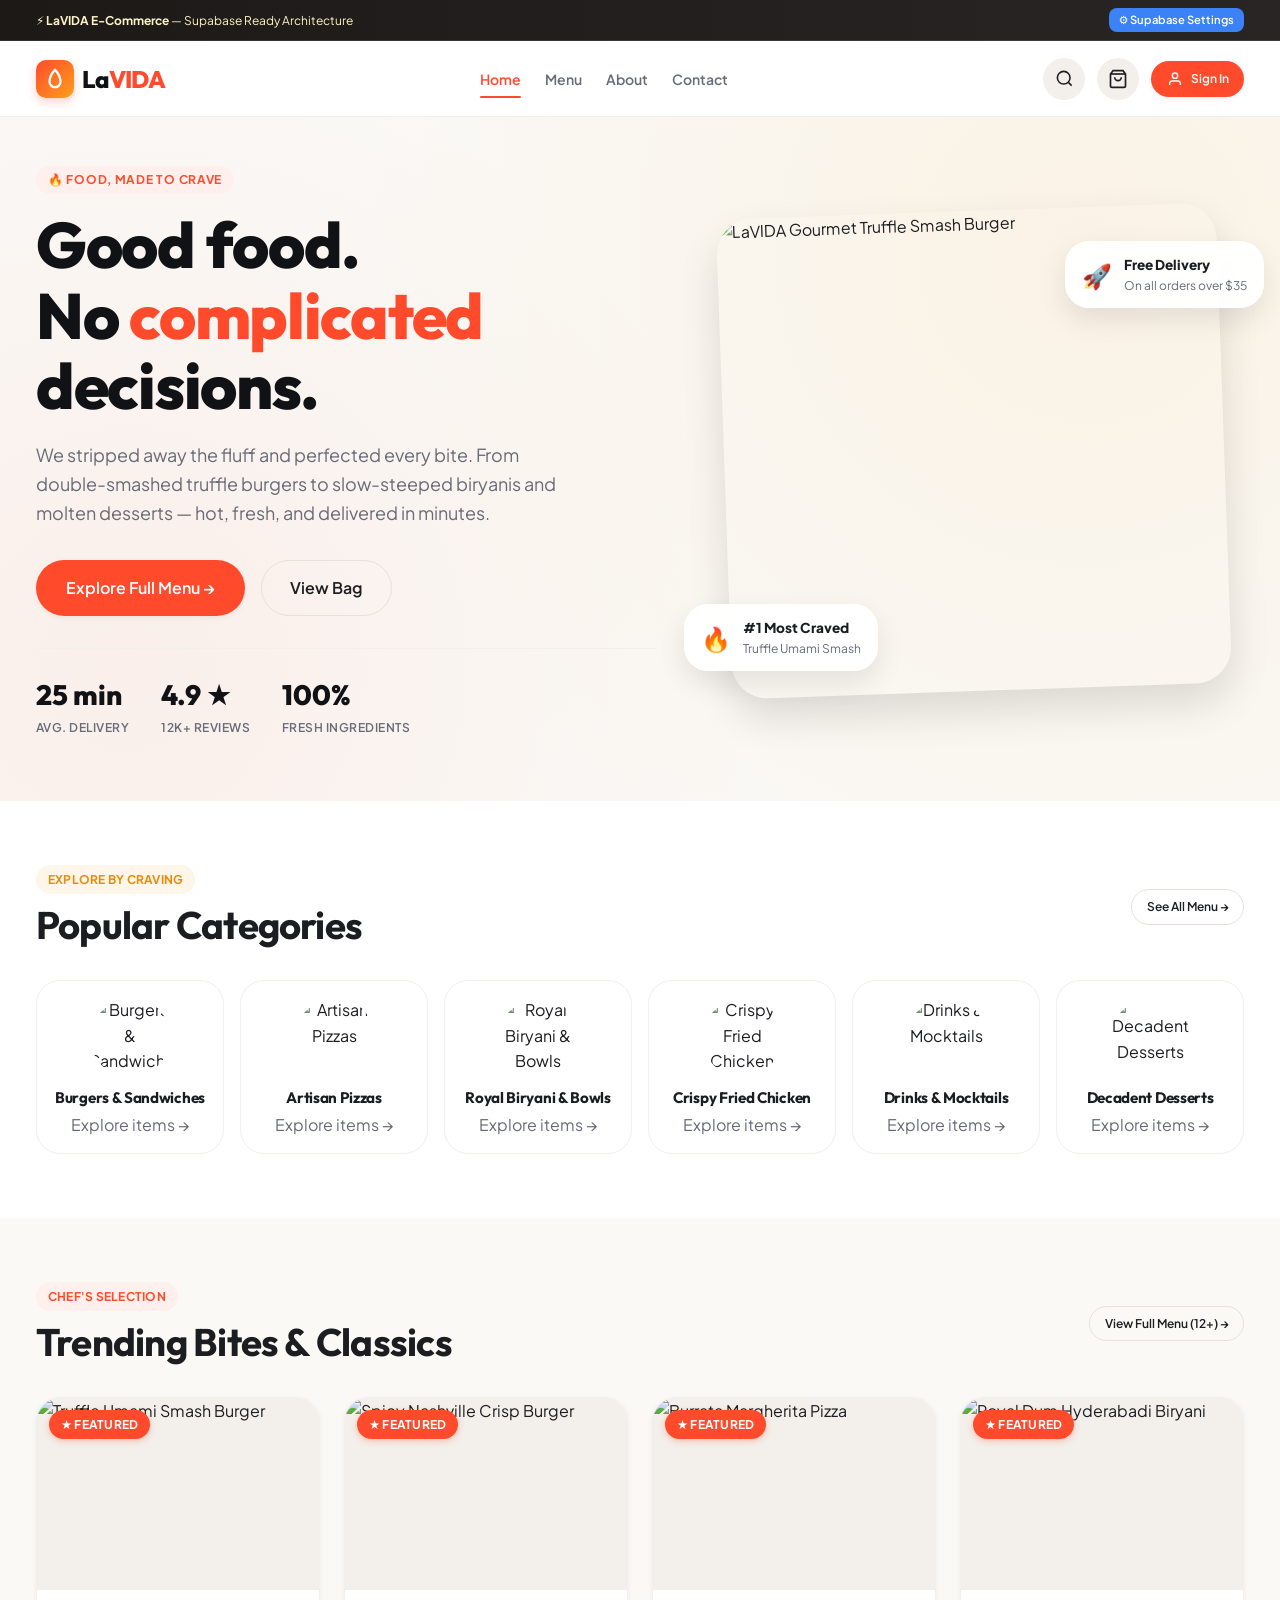
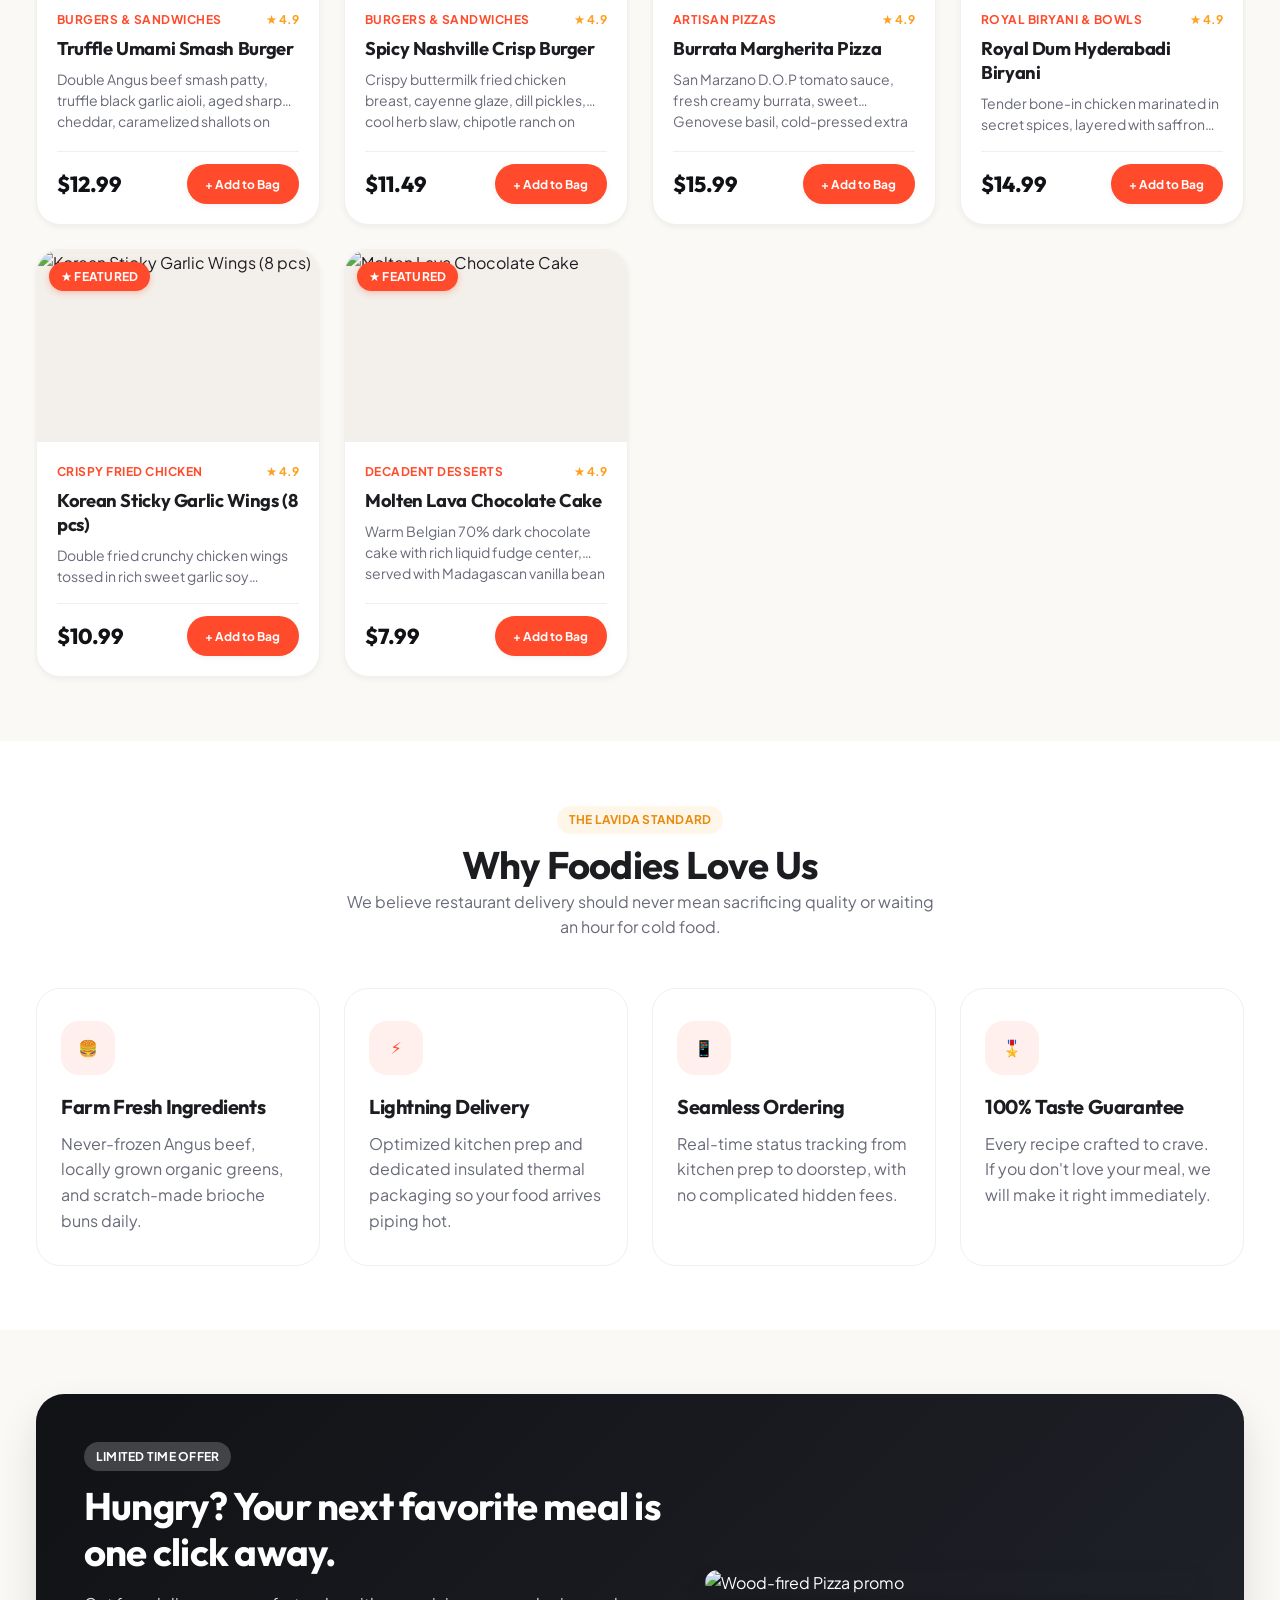
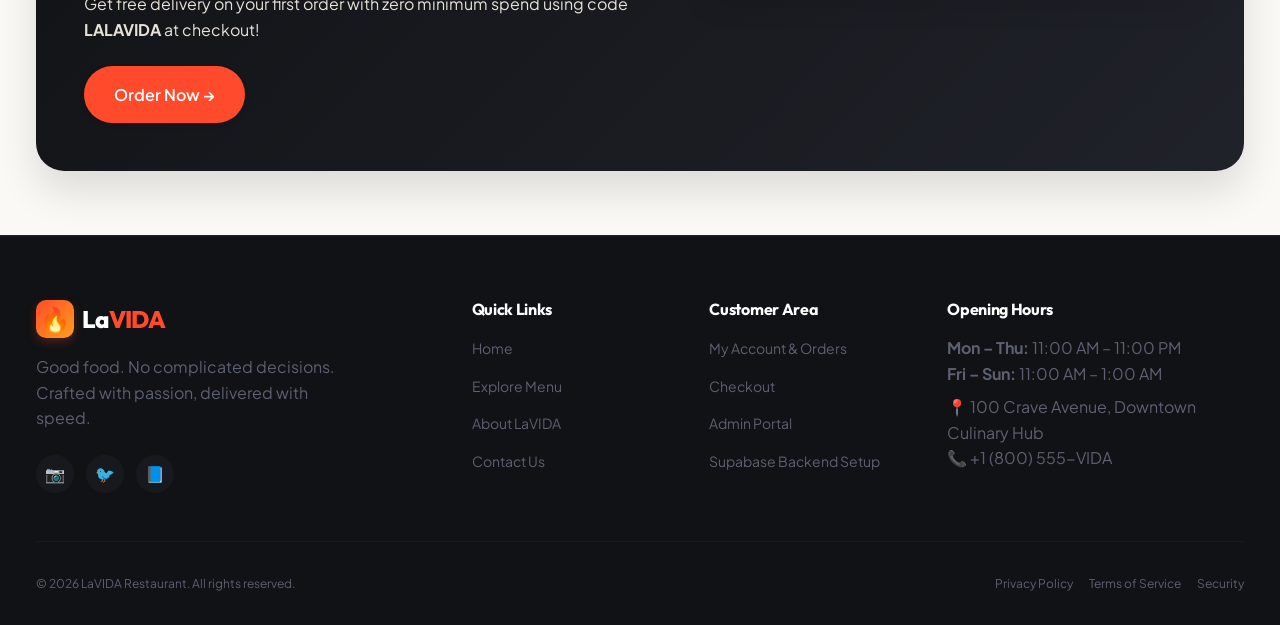
==== commit e158cdb9: "feat: Initial commit for LaVIDA restaurant e-commerce platform with Supabase integration" ====
--- a/index.html
+++ b/index.html
@@ -1,924 +1,428 @@
 <!DOCTYPE html>
 <html lang="en">
 <head>
-    <meta charset="UTF-8">
-    <meta name="viewport" content="width=device-width, initial-scale=1.0">
-    <title>Aura Lifestyle | Affordable Chic & Aesthetic Essentials Pakistan</title>
-    <meta name="description" content="Shop aesthetic jewelry, trendy fashion accessories, beauty tools, bags, and cute lifestyle gifts across Pakistan. Cash on delivery available nationwide.">
-    
-    <!-- Favicon -->
-    <link rel="icon" href="data:image/svg+xml,<svg xmlns=%22http://www.w3.org/2000/svg%22 viewBox=%220 0 100 100%22><text y=%22.9em%22 font-size=%2290%22>✨</text></svg>">
-
-    <!-- Stylesheets -->
-    <link rel="stylesheet" href="css/style.css">
-    
-    <!-- FontAwesome Icons for crisp UI icons -->
-    <link rel="stylesheet" href="https://cdnjs.cloudflare.com/ajax/libs/font-awesome/6.4.0/css/all.min.css">
-    
-    <!-- Supabase JS Client CDN -->
-    <script src="https://cdn.jsdelivr.net/npm/@supabase/supabase-js@2"></script>
+  <meta charset="UTF-8">
+  <meta name="viewport" content="width=device-width, initial-scale=1.0">
+  <title>LaVIDA — Food, Made to Crave | Good Food, No Complicated Decisions</title>
+  <meta name="description" content="Order delicious gourmet smash burgers, artisan wood-fired pizzas, royal dum biryani, and crispy chicken online from LaVIDA. Fresh, fast, and craved.">
+  <link rel="preconnect" href="https://fonts.googleapis.com">
+  <link rel="preconnect" href="https://fonts.gstatic.com" crossorigin>
+  <link href="https://fonts.googleapis.com/css2?family=Outfit:wght@400;600;700;800;900&family=Plus+Jakarta+Sans:wght@400;500;600;700;800&display=swap" rel="stylesheet">
+  
+  <!-- CSS Stylesheets -->
+  <link rel="stylesheet" href="css/variables.css">
+  <link rel="stylesheet" href="css/base.css">
+  <link rel="stylesheet" href="css/layout.css">
+  <link rel="stylesheet" href="css/components.css">
+  <link rel="stylesheet" href="css/pages.css">
+
+  <!-- Supabase JS CDN (v2) -->
+  <script src="https://cdn.jsdelivr.net/npm/@supabase/supabase-js@2"></script>
 </head>
 <body>
 
-    <!-- ==============================================================================
-         1. TOP ANNOUNCEMENT BAR
-         ============================================================================== -->
-    <div class="top-bar">
-        <div class="container top-bar-inner">
-            <div class="top-bar-marquee">
-                <span>🇵🇰 <strong>CASH ON DELIVERY</strong> AVAILABLE ALL OVER PAKISTAN</span>
-                <span>•</span>
-                <span>🎉 FREE SHIPPING ON ORDERS OVER <strong>RS. 2,499</strong></span>
-                <span>•</span>
-                <span class="top-bar-highlight">USE CODE: <strong>AURA10</strong> FOR 10% OFF</span>
-            </div>
-        </div>
-    </div>
-
-    <!-- ==============================================================================
-         2. MAIN NAVIGATION BAR
-         ============================================================================== -->
-    <header class="navbar" id="navbar">
-        <div class="container nav-container">
-            <!-- Brand Logo -->
-            <a href="#home" class="brand-logo" onclick="app.showSection('home')">
-                <div>
-                    <div class="brand-logo-text">AURA<span>.</span></div>
-                    <span class="brand-tagline">LIFESTYLE PK</span>
+  <!-- Supabase Live Connection Indicator Banner -->
+  <div class="supabase-banner">
+    <div class="container" style="display:flex; justify-content:space-between; align-items:center; width:100%;">
+      <div class="banner-text">
+        <span>⚡ <strong>LaVIDA E-Commerce</strong> — Supabase Ready Architecture</span>
+      </div>
+      <button class="banner-btn" onclick="window.LaVIDAUI.openSupabaseSettings()">⚙️ Supabase Settings</button>
+    </div>
+  </div>
+
+  <!-- Main Sticky Header -->
+  <header class="site-header" id="siteHeader">
+    <div class="container header-container">
+      <!-- Brand Logo -->
+      <a href="index.html" class="brand-logo" aria-label="LaVIDA Home">
+        <div class="logo-icon">
+          <svg width="22" height="22" viewBox="0 0 24 24" fill="none" stroke="currentColor" stroke-width="2.5" stroke-linecap="round" stroke-linejoin="round">
+            <path d="M12 2c-4 4-6 9-6 13a6 6 0 0 0 12 0c0-4-2-9-6-13z"></path>
+          </svg>
+        </div>
+        <span>La<span class="logo-accent">VIDA</span></span>
+      </a>
+
+      <!-- Desktop Navigation -->
+      <nav class="nav-desktop" aria-label="Main Navigation">
+        <a href="index.html" class="nav-link active">Home</a>
+        <a href="menu.html" class="nav-link">Menu</a>
+        <a href="about.html" class="nav-link">About</a>
+        <a href="contact.html" class="nav-link">Contact</a>
+      </nav>
+
+      <!-- Action Buttons -->
+      <div class="header-actions">
+        <!-- Search Quick Link -->
+        <a href="menu.html?focus=search" class="header-btn" title="Search food" aria-label="Search">
+          <svg width="19" height="19" viewBox="0 0 24 24" fill="none" stroke="currentColor" stroke-width="2">
+            <circle cx="11" cy="11" r="8"></circle>
+            <line x1="21" y1="21" x2="16.65" y2="16.65"></line>
+          </svg>
+        </a>
+
+        <!-- Cart Trigger -->
+        <button class="header-btn" id="headerCartBtn" onclick="window.LaVIDACart.openDrawer()" aria-label="Open Shopping Bag">
+          <svg width="20" height="20" viewBox="0 0 24 24" fill="none" stroke="currentColor" stroke-width="2">
+            <path d="M6 2L3 6v14a2 2 0 0 0 2 2h14a2 2 0 0 0 2-2V6l-3-4z"></path>
+            <line x1="3" y1="6" x2="21" y2="6"></line>
+            <path d="M16 10a4 4 0 0 1-8 0"></path>
+          </svg>
+          <span class="cart-badge-count" style="display:none;">0</span>
+        </button>
+
+        <!-- User / Auth Area -->
+        <div id="headerUserArea">
+          <a href="auth.html" class="btn btn-primary btn-sm">Sign In</a>
+        </div>
+
+        <!-- Mobile Menu Toggle -->
+        <button class="mobile-toggle" id="mobileNavToggle" aria-label="Toggle Mobile Menu">
+          <svg width="22" height="22" viewBox="0 0 24 24" fill="none" stroke="currentColor" stroke-width="2">
+            <line x1="3" y1="12" x2="21" y2="12"></line>
+            <line x1="3" y1="6" x2="21" y2="6"></line>
+            <line x1="3" y1="18" x2="21" y2="18"></line>
+          </svg>
+        </button>
+      </div>
+    </div>
+  </header>
+
+  <!-- Mobile Offcanvas Drawer -->
+  <div class="drawer-backdrop" id="mobileDrawerBackdrop"></div>
+  <aside class="mobile-drawer" id="mobileDrawer" aria-label="Mobile Navigation">
+    <div class="drawer-header">
+      <div class="brand-logo">
+        <div class="logo-icon">🔥</div>
+        <span>La<span class="logo-accent">VIDA</span></span>
+      </div>
+      <button class="btn-icon" id="closeMobileDrawer" aria-label="Close Mobile Menu">✕</button>
+    </div>
+    <nav class="drawer-nav">
+      <a href="index.html" class="active">🏠 Home</a>
+      <a href="menu.html">🍔 Full Menu</a>
+      <a href="about.html">✨ Our Story</a>
+      <a href="contact.html">📍 Locations & Hours</a>
+      <a href="account.html">👤 My Orders</a>
+    </nav>
+    <div style="margin-top:auto;" id="drawerUserArea"></div>
+  </aside>
+
+  <!-- Main Content -->
+  <main>
+    <!-- Hero Section -->
+    <section class="hero-section">
+      <div class="container">
+        <div class="hero-grid">
+          <!-- Hero Copy -->
+          <div>
+            <span class="badge badge-primary hero-tagline-badge">🔥 FOOD, MADE TO CRAVE</span>
+            <h1 class="hero-title">
+              Good food.<br>
+              No <span class="highlight">complicated</span> decisions.
+            </h1>
+            <p class="hero-desc">
+              We stripped away the fluff and perfected every bite. From double-smashed truffle burgers to slow-steeped biryanis and molten desserts — hot, fresh, and delivered in minutes.
+            </p>
+
+            <div class="hero-cta-group">
+              <a href="menu.html" class="btn btn-primary btn-lg">Explore Full Menu →</a>
+              <button class="btn btn-outline btn-lg" onclick="window.LaVIDACart.openDrawer()">View Bag</button>
+            </div>
+
+            <div class="hero-stats">
+              <div class="hero-stat-item">
+                <span class="hero-stat-num">25 min</span>
+                <span class="hero-stat-label">Avg. Delivery</span>
+              </div>
+              <div class="hero-stat-item">
+                <span class="hero-stat-num">4.9 ★</span>
+                <span class="hero-stat-label">12k+ Reviews</span>
+              </div>
+              <div class="hero-stat-item">
+                <span class="hero-stat-num">100%</span>
+                <span class="hero-stat-label">Fresh Ingredients</span>
+              </div>
+            </div>
+          </div>
+
+          <!-- Hero Visual Showcase -->
+          <div class="hero-visual-wrap">
+            <img src="https://images.unsplash.com/photo-1568901346375-23c9450c58cd?w=900&auto=format&fit=crop&q=80" alt="LaVIDA Gourmet Truffle Smash Burger" class="hero-main-img">
+            
+            <!-- Floating Social Proof Left -->
+            <div class="hero-floating-card hero-card-left">
+              <div style="font-size: 1.5rem;">🔥</div>
+              <div>
+                <div style="font-size: 0.85rem; font-weight:800; color:var(--text-main);">#1 Most Craved</div>
+                <div style="font-size: 0.75rem; color:var(--text-muted);">Truffle Umami Smash</div>
+              </div>
+            </div>
+
+            <!-- Floating Social Proof Right -->
+            <div class="hero-floating-card hero-card-right">
+              <div style="font-size: 1.5rem;">🚀</div>
+              <div>
+                <div style="font-size: 0.85rem; font-weight:800; color:var(--text-main);">Free Delivery</div>
+                <div style="font-size: 0.75rem; color:var(--text-muted);">On all orders over $35</div>
+              </div>
+            </div>
+          </div>
+        </div>
+      </div>
+    </section>
+
+    <!-- Featured Categories Section -->
+    <section class="section-padding" style="background-color: var(--color-light-50);">
+      <div class="container">
+        <div class="flex justify-between items-center" style="margin-bottom: var(--space-8);">
+          <div>
+            <span class="badge badge-secondary" style="margin-bottom: var(--space-2);">Explore By Craving</span>
+            <h2>Popular Categories</h2>
+          </div>
+          <a href="menu.html" class="btn btn-outline btn-sm">See All Menu →</a>
+        </div>
+
+        <div class="category-cards-grid" id="homeCategoriesGrid">
+          <!-- Rendered dynamically by home.js -->
+          <div class="skeleton skeleton-card" style="height: 160px;"></div>
+          <div class="skeleton skeleton-card" style="height: 160px;"></div>
+          <div class="skeleton skeleton-card" style="height: 160px;"></div>
+          <div class="skeleton skeleton-card" style="height: 160px;"></div>
+        </div>
+      </div>
+    </section>
+
+    <!-- Popular Dishes / Featured Products -->
+    <section class="section-padding">
+      <div class="container">
+        <div class="flex justify-between items-center" style="margin-bottom: var(--space-8);">
+          <div>
+            <span class="badge badge-primary" style="margin-bottom: var(--space-2);">Chef's Selection</span>
+            <h2>Trending Bites & Classics</h2>
+          </div>
+          <a href="menu.html" class="btn btn-outline btn-sm">View Full Menu (12+) →</a>
+        </div>
+
+        <div class="product-grid" id="homeFeaturedProductsGrid">
+          <!-- Rendered dynamically -->
+          <div class="skeleton skeleton-card"></div>
+          <div class="skeleton skeleton-card"></div>
+          <div class="skeleton skeleton-card"></div>
+          <div class="skeleton skeleton-card"></div>
+        </div>
+      </div>
+    </section>
+
+    <!-- Why Choose LaVIDA Section -->
+    <section class="section-padding" style="background-color: var(--color-light-50);">
+      <div class="container">
+        <div class="text-center" style="max-width: 600px; margin: 0 auto var(--space-12);">
+          <span class="badge badge-secondary" style="margin-bottom: var(--space-2);">The LaVIDA Standard</span>
+          <h2>Why Foodies Love Us</h2>
+          <p>We believe restaurant delivery should never mean sacrificing quality or waiting an hour for cold food.</p>
+        </div>
+
+        <div class="features-grid">
+          <div class="feature-card">
+            <div class="feature-icon-box">🍔</div>
+            <h4>Farm Fresh Ingredients</h4>
+            <p class="text-sm">Never-frozen Angus beef, locally grown organic greens, and scratch-made brioche buns daily.</p>
+          </div>
+
+          <div class="feature-card">
+            <div class="feature-icon-box">⚡</div>
+            <h4>Lightning Delivery</h4>
+            <p class="text-sm">Optimized kitchen prep and dedicated insulated thermal packaging so your food arrives piping hot.</p>
+          </div>
+
+          <div class="feature-card">
+            <div class="feature-icon-box">📱</div>
+            <h4>Seamless Ordering</h4>
+            <p class="text-sm">Real-time status tracking from kitchen prep to doorstep, with no complicated hidden fees.</p>
+          </div>
+
+          <div class="feature-card">
+            <div class="feature-icon-box">🎖️</div>
+            <h4>100% Taste Guarantee</h4>
+            <p class="text-sm">Every recipe crafted to crave. If you don't love your meal, we will make it right immediately.</p>
+          </div>
+        </div>
+      </div>
+    </section>
+
+    <!-- Promotional Banner Section -->
+    <section class="section-padding">
+      <div class="container">
+        <div class="promo-banner">
+          <div>
+            <span class="badge badge-primary" style="background: rgba(255,255,255,0.2); color:white; margin-bottom: 12px;">Limited Time Offer</span>
+            <h2>Hungry? Your next favorite meal is one click away.</h2>
+            <p>Get free delivery on your first order with zero minimum spend using code <strong>LALAVIDA</strong> at checkout!</p>
+            <div class="flex gap-4">
+              <a href="menu.html" class="btn btn-primary btn-lg">Order Now →</a>
+            </div>
+          </div>
+          <div class="promo-img-wrap">
+            <img src="https://images.unsplash.com/photo-1513104890138-7c749659a591?w=800&auto=format&fit=crop&q=80" alt="Wood-fired Pizza promo">
+          </div>
+        </div>
+      </div>
+    </section>
+  </main>
+
+  <!-- Reusable Shopping Cart Drawer -->
+  <div class="drawer-backdrop" id="cartBackdrop"></div>
+  <aside class="cart-drawer" id="cartDrawer" aria-label="Shopping Bag">
+    <div class="cart-header">
+      <h3>
+        <svg width="22" height="22" viewBox="0 0 24 24" fill="none" stroke="currentColor" stroke-width="2"><path d="M6 2L3 6v14a2 2 0 0 0 2 2h14a2 2 0 0 0 2-2V6l-3-4z"></path><line x1="3" y1="6" x2="21" y2="6"></line><path d="M16 10a4 4 0 0 1-8 0"></path></svg>
+        Your Bag
+      </h3>
+      <button class="btn-icon" onclick="window.LaVIDACart.closeDrawer()" aria-label="Close Bag">✕</button>
+    </div>
+    <div class="cart-items-list" id="cartDrawerItems">
+      <!-- Items dynamically injected -->
+    </div>
+    <div class="cart-footer" id="cartDrawerFooter">
+      <!-- Totals & Checkout Button -->
+    </div>
+  </aside>
+
+  <!-- Footer -->
+  <footer class="site-footer">
+    <div class="container">
+      <div class="footer-grid">
+        <div class="footer-brand">
+          <a href="index.html" class="brand-logo">
+            <div class="logo-icon">🔥</div>
+            <span>La<span class="logo-accent">VIDA</span></span>
+          </a>
+          <p>Good food. No complicated decisions. Crafted with passion, delivered with speed.</p>
+          <div class="social-links">
+            <a href="#" class="social-btn" aria-label="Instagram">📷</a>
+            <a href="#" class="social-btn" aria-label="Twitter">🐦</a>
+            <a href="#" class="social-btn" aria-label="Facebook">📘</a>
+          </div>
+        </div>
+
+        <div>
+          <h4 class="footer-heading">Quick Links</h4>
+          <ul class="footer-links">
+            <li><a href="index.html">Home</a></li>
+            <li><a href="menu.html">Explore Menu</a></li>
+            <li><a href="about.html">About LaVIDA</a></li>
+            <li><a href="contact.html">Contact Us</a></li>
+          </ul>
+        </div>
+
+        <div>
+          <h4 class="footer-heading">Customer Area</h4>
+          <ul class="footer-links">
+            <li><a href="account.html">My Account & Orders</a></li>
+            <li><a href="checkout.html">Checkout</a></li>
+            <li><a href="admin.html">Admin Portal</a></li>
+            <li><a href="#" onclick="window.LaVIDAUI.openSupabaseSettings(); return false;">Supabase Backend Setup</a></li>
+          </ul>
+        </div>
+
+        <div>
+          <h4 class="footer-heading">Opening Hours</h4>
+          <p class="text-sm" style="color:var(--color-dark-500); margin-bottom:8px;">
+            <strong>Mon – Thu:</strong> 11:00 AM – 11:00 PM<br>
+            <strong>Fri – Sun:</strong> 11:00 AM – 1:00 AM
+          </p>
+          <p class="text-xs" style="color:var(--color-dark-500);">
+            📍 100 Crave Avenue, Downtown Culinary Hub<br>
+            📞 +1 (800) 555-VIDA
+          </p>
+        </div>
+      </div>
+
+      <div class="footer-bottom">
+        <div>© 2026 LaVIDA Restaurant. All rights reserved.</div>
+        <div style="display:flex; gap:16px;">
+          <a href="#">Privacy Policy</a>
+          <a href="#">Terms of Service</a>
+          <a href="#">Security</a>
+        </div>
+      </div>
+    </div>
+  </footer>
+
+  <!-- Scripts -->
+  <script type="module">
+    import { getCategories, getProducts } from './js/products.js';
+    import { addToCart } from './js/cart.js';
+    import { showToast } from './js/ui.js';
+
+    // Global quick add helper
+    window.quickAddToCart = (productId, event) => {
+      if (event) event.stopPropagation();
+      getProducts({}).then(products => {
+        const item = products.find(p => p.id === productId);
+        if (item) {
+          addToCart(item, 1);
+          showToast(`Added "${item.name}" to bag! 🍔`, 'success');
+        }
+      });
+    };
+
+    async function loadHomePage() {
+      try {
+        const [categories, products] = await Promise.all([
+          getCategories(),
+          getProducts({ featuredOnly: true })
+        ]);
+
+        // Render Categories
+        const catGrid = document.getElementById('homeCategoriesGrid');
+        if (catGrid) {
+          catGrid.innerHTML = categories.slice(0, 6).map(c => `
+            <div class="category-card" onclick="window.location.href='menu.html?category=${c.id}'">
+              <img src="${c.image_url}" alt="${c.name}" class="category-card-img">
+              <h5 style="font-size:0.95rem; margin-bottom:4px;">${c.name}</h5>
+              <span class="text-xs text-muted">Explore items →</span>
+            </div>
+          `).join('');
+        }
+
+        // Render Featured Products
+        const prodGrid = document.getElementById('homeFeaturedProductsGrid');
+        if (prodGrid) {
+          prodGrid.innerHTML = products.slice(0, 6).map(p => `
+            <div class="product-card" onclick="window.location.href='menu.html?highlight=${p.id}'">
+              <div class="product-image-wrap">
+                <img src="${p.image_url}" alt="${p.name}" class="product-image" loading="lazy">
+                <div class="product-badges">
+                  ${p.featured ? '<span class="badge badge-featured">★ Featured</span>' : ''}
+                  ${!p.available ? '<span class="badge badge-unavailable">Out of Stock</span>' : ''}
                 </div>
-            </a>
-
-            <!-- Navigation Links -->
-            <nav>
-                <ul class="nav-links">
-                    <li><a href="#home" class="nav-link active" onclick="app.showSection('home')">Home</a></li>
-                    <li><a href="#shop" class="nav-link" onclick="app.showSection('shop')">Shop All</a></li>
-                    <li><a href="#categories" class="nav-link" onclick="app.scrollToCategories()">Categories</a></li>
-                    <li><a href="#new" class="nav-link" onclick="app.filterByBadge('new')">New Arrivals</a></li>
-                    <li><a href="#sale" class="nav-link nav-link-sale" onclick="app.filterByBadge('sale')">Sale %</a></li>
-                    <li><a href="#about" class="nav-link" onclick="app.showSection('about')">About Us</a></li>
-                    <li><a href="#contact" class="nav-link" onclick="app.showSection('contact')">Contact</a></li>
-                </ul>
-            </nav>
-
-            <!-- Search & Action Icons -->
-            <div class="nav-actions">
-                <!-- Live Search Bar -->
-                <div class="nav-search-box">
-                    <i class="fa-solid fa-magnifying-glass nav-search-icon"></i>
-                    <input type="text" id="nav-search-input" class="nav-search-input" placeholder="Search jewelry, tote bags, scrunchies..." oninput="app.handleSearch(this.value)">
+              </div>
+              <div class="product-content">
+                <div class="product-meta">
+                  <span class="product-category-tag">${p.category_name}</span>
+                  <span class="product-rating">★ 4.9</span>
                 </div>
-
-                <!-- Wishlist Trigger -->
-                <button class="icon-btn" onclick="app.toggleWishlistDrawer(true)" title="Wishlist" aria-label="Wishlist">
-                    <i class="fa-regular fa-heart"></i>
-                    <span class="count-badge" id="wishlist-count-badge">0</span>
-                </button>
-
-                <!-- Cart Drawer Trigger -->
-                <button class="icon-btn" onclick="app.toggleCartDrawer(true)" title="Shopping Cart" aria-label="Cart">
-                    <i class="fa-solid fa-bag-shopping"></i>
-                    <span class="count-badge" id="cart-count-badge">0</span>
-                </button>
-
-                <!-- User Account / Login Trigger -->
-                <button class="icon-btn" id="nav-auth-btn" onclick="app.handleAuthButtonClick()" title="Account" aria-label="Account">
-                    <i class="fa-regular fa-user"></i>
-                </button>
-
-                <!-- Admin Link (Discrete) -->
-                <a href="admin.html" class="icon-btn" title="Admin Portal" aria-label="Admin Portal" style="font-size: 0.95rem; color: var(--text-light);">
-                    <i class="fa-solid fa-lock"></i>
-                </a>
-
-                <!-- Mobile Menu Toggle Button -->
-                <button class="icon-btn hamburger-btn" onclick="app.toggleMobileNav(true)" aria-label="Open Menu">
-                    <i class="fa-solid fa-bars"></i>
-                </button>
-            </div>
-        </div>
-    </header>
-
-    <!-- ==============================================================================
-         3. MOBILE NAVIGATION DRAWER
-         ============================================================================== -->
-    <div class="drawer-overlay" id="mobile-nav-overlay" onclick="app.toggleMobileNav(false)"></div>
-    <div class="drawer-panel" id="mobile-nav-panel" style="right: auto; left: -100%; max-width: 300px; transition: left 0.35s ease;">
-        <div class="drawer-header">
-            <div class="brand-logo-text">AURA<span>.</span></div>
-            <button class="drawer-close" onclick="app.toggleMobileNav(false)">&times;</button>
-        </div>
-        <div class="drawer-body">
-            <div class="form-group" style="margin-bottom: 15px;">
-                <input type="text" class="form-input" placeholder="Search products..." oninput="app.handleSearch(this.value)">
-            </div>
-            <ul style="list-style: none; display: flex; flex-direction: column; gap: 14px; font-size: 1.05rem; font-weight: 500;">
-                <li><a href="#home" onclick="app.showSection('home'); app.toggleMobileNav(false);">🌸 Home</a></li>
-                <li><a href="#shop" onclick="app.showSection('shop'); app.toggleMobileNav(false);">🛍️ Shop All Products</a></li>
-                <li><a href="#new" onclick="app.filterByBadge('new'); app.toggleMobileNav(false);">✨ New Arrivals</a></li>
-                <li><a href="#sale" onclick="app.filterByBadge('sale'); app.toggleMobileNav(false);" style="color: var(--danger);">🔥 On Sale (Deals)</a></li>
-                <li><a href="#about" onclick="app.showSection('about'); app.toggleMobileNav(false);">📖 About Our Store</a></li>
-                <li><a href="#contact" onclick="app.showSection('contact'); app.toggleMobileNav(false);">📞 Contact & FAQs</a></li>
-                <li style="border-top: 1px solid var(--border-color); padding-top: 14px;"><a href="admin.html">🔐 Admin Panel Login</a></li>
-            </ul>
-        </div>
-    </div>
-
-    <!-- ==============================================================================
-         4. MAIN CONTENT CONTAINER (SECTIONS)
-         ============================================================================== -->
-    <main id="main-content">
-
-        <!-- SECTION: HOME VIEW -->
-        <section id="home-section">
-            <!-- Hero Banner -->
-            <div class="hero-section">
-                <div class="container hero-grid">
-                    <div class="hero-content">
-                        <div class="hero-pill">
-                            <i class="fa-solid fa-sparkles"></i> 100% Authentic & Aesthetic Lifestyle
-                        </div>
-                        <h1 class="hero-title">
-                            Affordable Chic for <br><span class="text-gradient">Everyday Pakistan</span>
-                        </h1>
-                        <p class="hero-description">
-                            Discover thoughtfully curated minimalist jewelry, viral beauty tools, soft silk scrunchies, aesthetic tote bags, and cute lifestyle accessories at student-friendly prices.
-                        </p>
-                        <div class="hero-ctas">
-                            <button class="btn btn-primary btn-lg" onclick="app.showSection('shop')">
-                                <i class="fa-solid fa-bag-shopping"></i> Explore Collection
-                            </button>
-                            <button class="btn btn-light btn-lg" onclick="app.filterByBadge('sale')">
-                                🔥 Under Rs. 999 Steals
-                            </button>
-                        </div>
-                        <div class="hero-stats">
-                            <div class="stat-item">
-                                <h4>10,000+</h4>
-                                <p>Happy Customers</p>
-                            </div>
-                            <div class="stat-item">
-                                <h4>4.9 ★</h4>
-                                <p>Customer Rating</p>
-                            </div>
-                            <div class="stat-item">
-                                <h4>2-4 Days</h4>
-                                <p>Fast Nationwide Delivery</p>
-                            </div>
-                        </div>
-                    </div>
-
-                    <!-- Hero Visual / Floating Cards -->
-                    <div class="hero-visual">
-                        <div class="hero-img-wrapper">
-                            <img src="https://images.unsplash.com/photo-1599643478518-a784e5dc4c8f?w=800&auto=format&fit=crop&q=80" alt="Aesthetic Pakistani Jewelry & Lifestyle">
-                            <!-- Floating Tag 1 -->
-                            <div class="floating-tag floating-tag-top">
-                                <span style="font-size: 1.4rem;">🇵🇰</span>
-                                <div>
-                                    <strong style="font-size: 0.82rem; color: var(--secondary);">Cash on Delivery</strong>
-                                    <p style="font-size: 0.72rem; color: var(--text-muted); margin: 0;">Karachi, LHR, ISB & All Cities</p>
-                                </div>
-                            </div>
-                            <!-- Floating Tag 2 -->
-                            <div class="floating-tag floating-tag-bottom">
-                                <span style="font-size: 1.4rem;">💖</span>
-                                <div>
-                                    <strong style="font-size: 0.82rem; color: var(--secondary);">18K Gold Plated</strong>
-                                    <p style="font-size: 0.72rem; color: var(--text-muted); margin: 0;">Tarnish-Resistant & Dainty</p>
-                                </div>
-                            </div>
-                        </div>
-                    </div>
+                <h4 class="product-title">${p.name}</h4>
+                <p class="product-desc">${p.description || 'Crafted with premium fresh ingredients.'}</p>
+                <div class="product-footer">
+                  <span class="product-price">$${Number(p.price).toFixed(2)}</span>
+                  <button class="btn btn-primary btn-add-cart" ${!p.available ? 'disabled' : ''} onclick="window.quickAddToCart('${p.id}', event)">
+                    ${p.available ? '+ Add to Bag' : 'Sold Out'}
+                  </button>
                 </div>
-            </div>
-
-            <!-- Trust & Perks Strip -->
-            <div class="perks-section">
-                <div class="container perks-grid">
-                    <div class="perk-card">
-                        <div class="perk-icon"><i class="fa-solid fa-truck-fast"></i></div>
-                        <div class="perk-text">
-                            <h4>Cash on Delivery (COD)</h4>
-                            <p>Pay cash right at your doorstep</p>
-                        </div>
-                    </div>
-                    <div class="perk-card">
-                        <div class="perk-icon"><i class="fa-solid fa-gift"></i></div>
-                        <div class="perk-text">
-                            <h4>Free Delivery Rs. 2,499+</h4>
-                            <p>Standard delivery across Pakistan</p>
-                        </div>
-                    </div>
-                    <div class="perk-card">
-                        <div class="perk-icon"><i class="fa-solid fa-shield-heart"></i></div>
-                        <div class="perk-text">
-                            <h4>Quality Guaranteed</h4>
-                            <p>Hand-inspected before dispatch</p>
-                        </div>
-                    </div>
-                    <div class="perk-card">
-                        <div class="perk-icon"><i class="fa-solid fa-rotate-left"></i></div>
-                        <div class="perk-text">
-                            <h4>7-Day Easy Returns</h4>
-                            <p>Hassle-free replacement policy</p>
-                        </div>
-                    </div>
-                </div>
-            </div>
-
-            <!-- Categories Showcase Section -->
-            <section class="categories-section" id="categories-section">
-                <div class="container">
-                    <div class="section-header">
-                        <span class="section-subtitle">Curated Categories</span>
-                        <h2 class="section-title">Explore by Aesthetic</h2>
-                        <p class="section-desc">From daily wearable jewelry to cute desk aesthetics and travel pouches.</p>
-                    </div>
-
-                    <!-- Category Cards Grid -->
-                    <div class="categories-grid" id="home-categories-grid">
-                        <!-- Populated dynamically by app.js -->
-                    </div>
-                </div>
-            </section>
-
-            <!-- Featured Products Section with Tabs -->
-            <section class="products-section">
-                <div class="container">
-                    <div class="section-header">
-                        <span class="section-subtitle">Trending Essentials</span>
-                        <h2 class="section-title">Bestsellers & New Drops</h2>
-                        <p class="section-desc">Handpicked viral favorites loved by Pakistani lifestyle enthusiasts.</p>
-                    </div>
-
-                    <!-- Tab Buttons -->
-                    <div class="tab-nav">
-                        <button class="tab-btn active" onclick="app.setFeaturedTab('all', this)">All Picks</button>
-                        <button class="tab-btn" onclick="app.setFeaturedTab('featured', this)">Featured</button>
-                        <button class="tab-btn" onclick="app.setFeaturedTab('new', this)">New Arrivals</button>
-                        <button class="tab-btn" onclick="app.setFeaturedTab('under999', this)">Under Rs. 999</button>
-                        <button class="tab-btn" onclick="app.setFeaturedTab('sale', this)">On Sale</button>
-                    </div>
-
-                    <!-- Product Grid -->
-                    <div class="products-grid" id="home-products-grid">
-                        <!-- Populated dynamically by app.js -->
-                    </div>
-
-                    <div style="text-align: center; margin-top: 40px;">
-                        <button class="btn btn-outline btn-lg" onclick="app.showSection('shop')">
-                            View All Products (16+) <i class="fa-solid fa-arrow-right"></i>
-                        </button>
-                    </div>
-                </div>
-            </section>
-
-            <!-- Promotional Banner / Coupon Deal -->
-            <div class="container">
-                <div class="promo-strip">
-                    <div class="container promo-grid">
-                        <div class="promo-content">
-                            <span class="promo-highlight-badge">Limited Time Offer</span>
-                            <h3>Spruce Up Your Aesthetic with Flat 10% OFF!</h3>
-                            <p>Use code <strong>AURA10</strong> at checkout on all orders above Rs. 1,000. Free nationwide shipping on orders over Rs. 2,499!</p>
-                            <button class="btn btn-primary" onclick="app.applyPromoAndShop('AURA10')">
-                                Shop With Discount
-                            </button>
-                        </div>
-                        <div>
-                            <div class="promo-coupon-box">
-                                <div>
-                                    <div style="font-size: 0.78rem; color: #CBD5E1; text-transform: uppercase;">Coupon Code</div>
-                                    <div class="coupon-code-tag">AURA10</div>
-                                </div>
-                                <button class="btn btn-light btn-sm" onclick="app.copyCoupon('AURA10')">
-                                    <i class="fa-regular fa-copy"></i> Copy Code
-                                </button>
-                            </div>
-                        </div>
-                    </div>
-                </div>
-            </div>
-
-            <!-- Customer Reviews / Testimonials -->
-            <section class="products-section" style="background: var(--bg-alt); padding: 50px 0;">
-                <div class="container">
-                    <div class="section-header">
-                        <span class="section-subtitle">Real Love</span>
-                        <h2 class="section-title">What Our Customers Say</h2>
-                    </div>
-
-                    <div class="perks-grid" style="grid-template-columns: repeat(auto-fit, minmax(280px, 1fr));">
-                        <div class="category-card" style="text-align: left; padding: 24px;">
-                            <div style="color: var(--accent-gold); margin-bottom: 8px;">★★★★★</div>
-                            <p style="font-size: 0.9rem; color: var(--text-main); margin-bottom: 12px; font-style: italic;">
-                                "The gold pearl necklace looks even prettier in person! Wore it to university every day this week and no tarnishing at all. Delivery to Lahore took only 2 days."
-                            </p>
-                            <strong style="font-size: 0.85rem; color: var(--secondary);">— Ayesha Khan (Lahore)</strong>
-                        </div>
-                        <div class="category-card" style="text-align: left; padding: 24px;">
-                            <div style="color: var(--accent-gold); margin-bottom: 8px;">★★★★★</div>
-                            <p style="font-size: 0.9rem; color: var(--text-main); margin-bottom: 12px; font-style: italic;">
-                                "Ordered the satin scrunchies and Gua Sha set for my sister's birthday gift. The packaging was so aesthetic and COD made it so easy. Will definitely order again!"
-                            </p>
-                            <strong style="font-size: 0.85rem; color: var(--secondary);">— Fatima Zahra (Karachi)</strong>
-                        </div>
-                        <div class="category-card" style="text-align: left; padding: 24px;">
-                            <div style="color: var(--accent-gold); margin-bottom: 8px;">★★★★★</div>
-                            <p style="font-size: 0.9rem; color: var(--text-main); margin-bottom: 12px; font-style: italic;">
-                                "The corduroy tote bag fits my 13-inch laptop and water bottle effortlessly. Amazing quality for Rs. 1,650! TCS delivery was super quick to Islamabad."
-                            </p>
-                            <strong style="font-size: 0.85rem; color: var(--secondary);">— Maryam Tariq (Islamabad)</strong>
-                        </div>
-                    </div>
-                </div>
-            </section>
-        </section>
-
-        <!-- SECTION: SHOP CATALOG VIEW -->
-        <section id="shop-section" style="display: none;">
-            <div class="container">
-                <div class="shop-page-layout">
-                    <!-- Filter Sidebar -->
-                    <aside class="filter-sidebar">
-                        <div class="filter-title">
-                            <span>Filters</span>
-                            <button class="btn-remove-item" onclick="app.resetAllFilters()">Reset All</button>
-                        </div>
-
-                        <!-- Search in Shop -->
-                        <div class="filter-group">
-                            <label class="form-label">Search Keyword</label>
-                            <input type="text" id="shop-search-input" class="form-input" placeholder="e.g. Ring, Bag, Pink..." oninput="app.handleSearch(this.value)">
-                        </div>
-
-                        <!-- Categories Filter -->
-                        <div class="filter-group">
-                            <h4 class="filter-title">Categories</h4>
-                            <div class="filter-options" id="filter-category-options">
-                                <!-- Populated dynamically by app.js -->
-                            </div>
-                        </div>
-
-                        <!-- Price Range Filter -->
-                        <div class="filter-group">
-                            <h4 class="filter-title">Max Price (PKR)</h4>
-                            <input type="range" id="price-slider" class="price-range-slider" min="400" max="3000" step="50" value="3000" oninput="app.handlePriceFilter(this.value)">
-                            <div class="price-range-labels">
-                                <span>Rs. 400</span>
-                                <span id="price-slider-value" style="font-weight: 700; color: var(--primary);">Rs. 3,000</span>
-                            </div>
-                        </div>
-
-                        <!-- Stock & Sale Filters -->
-                        <div class="filter-group">
-                            <h4 class="filter-title">Availability & Deals</h4>
-                            <div class="filter-options">
-                                <label class="filter-checkbox">
-                                    <input type="checkbox" id="filter-instock" onchange="app.handleFilterChange()">
-                                    <span>In Stock Only</span>
-                                </label>
-                                <label class="filter-checkbox">
-                                    <input type="checkbox" id="filter-sale" onchange="app.handleFilterChange()">
-                                    <span>On Sale / Discounted</span>
-                                </label>
-                                <label class="filter-checkbox">
-                                    <input type="checkbox" id="filter-featured" onchange="app.handleFilterChange()">
-                                    <span>Featured Products</span>
-                                </label>
-                            </div>
-                        </div>
-                    </aside>
-
-                    <!-- Product Grid Area -->
-                    <div>
-                        <!-- Toolbar -->
-                        <div class="catalog-toolbar">
-                            <div style="font-size: 0.9rem; color: var(--text-muted);">
-                                Showing <strong id="catalog-count-display" style="color: var(--secondary);">0</strong> products
-                            </div>
-                            <div style="display: flex; align-items: center; gap: 8px;">
-                                <label for="catalog-sort" style="font-size: 0.85rem; font-weight: 500;">Sort By:</label>
-                                <select id="catalog-sort" class="catalog-sort-select" onchange="app.handleSortChange(this.value)">
-                                    <option value="newest">Newest Arrivals</option>
-                                    <option value="price-asc">Price: Low to High</option>
-                                    <option value="price-desc">Price: High to Low</option>
-                                    <option value="rating">Top Customer Rated</option>
-                                    <option value="name">Name (A-Z)</option>
-                                </select>
-                            </div>
-                        </div>
-
-                        <!-- Products Grid -->
-                        <div class="products-grid" id="catalog-products-grid">
-                            <!-- Populated dynamically by app.js -->
-                        </div>
-                    </div>
-                </div>
-            </div>
-        </section>
-
-        <!-- SECTION: ABOUT US -->
-        <section id="about-section" style="display: none; padding: 60px 0;">
-            <div class="container" style="max-width: 800px;">
-                <div class="section-header">
-                    <span class="section-subtitle">Our Story</span>
-                    <h2 class="section-title">Bringing Aesthetic & Affordability to Pakistan</h2>
-                </div>
-                <div style="background: #FFFFFF; padding: 36px; border-radius: var(--radius-lg); border: 1px solid var(--border-color); line-height: 1.8;">
-                    <p style="margin-bottom: 16px;">
-                        Welcome to <strong>Aura Lifestyle</strong>! Founded in Karachi, Pakistan, our mission is to make Pinterest-worthy fashion accessories, tarnish-resistant dainty jewelry, skincare tools, and lifestyle goodies accessible and affordable for everyone.
-                    </p>
-                    <p style="margin-bottom: 16px;">
-                        We believe that elevated style shouldn’t cost a fortune. Every item in our store is carefully hand-curated, inspected for quality, and packaged with aesthetic love to bring a little sparkle to your everyday routine.
-                    </p>
-                    <div class="perks-grid" style="margin-top: 30px; grid-template-columns: 1fr 1fr;">
-                        <div class="perk-card" style="background: var(--bg-alt); border-radius: 12px;">
-                            <div class="perk-icon">🇵🇰</div>
-                            <div class="perk-text">
-                                <h4>Nationwide Delivery</h4>
-                                <p>Karachi, Lahore, Islamabad & 200+ cities</p>
-                            </div>
-                        </div>
-                        <div class="perk-card" style="background: var(--bg-alt); border-radius: 12px;">
-                            <div class="perk-icon">📦</div>
-                            <div class="perk-text">
-                                <h4>Aesthetic Packaging</h4>
-                                <p>Ready for gifting with personalized cards</p>
-                            </div>
-                        </div>
-                    </div>
-                </div>
-            </div>
-        </section>
-
-        <!-- SECTION: CONTACT & FAQS -->
-        <section id="contact-section" style="display: none; padding: 60px 0;">
-            <div class="container" style="max-width: 900px;">
-                <div class="section-header">
-                    <span class="section-subtitle">Get in Touch</span>
-                    <h2 class="section-title">Customer Care & Support</h2>
-                    <p class="section-desc">Have questions about your order or delivery? We are here to help!</p>
-                </div>
-
-                <div class="quickview-grid" style="background: #FFFFFF; border-radius: var(--radius-lg); border: 1px solid var(--border-color);">
-                    <div>
-                        <h3 style="margin-bottom: 16px; font-size: 1.3rem;">Contact Information</h3>
-                        <div style="display: flex; flex-direction: column; gap: 16px; font-size: 0.92rem;">
-                            <div>
-                                <strong>📱 WhatsApp Support:</strong><br>
-                                <a href="https://wa.me/923001234567" target="_blank" style="color: var(--primary);">+92 300 1234567</a> (Mon-Sat: 10 AM - 8 PM)
-                            </div>
-                            <div>
-                                <strong>📧 Email Inquiries:</strong><br>
-                                <a href="mailto:support@auralifestyle.pk" style="color: var(--primary);">support@auralifestyle.pk</a>
-                            </div>
-                            <div>
-                                <strong>📍 Dispatch Hubs:</strong><br>
-                                DHA Phase 6, Karachi & Gulberg III, Lahore, Pakistan
-                            </div>
-                            <div>
-                                <strong>🚚 Courier Partners:</strong><br>
-                                TCS Express, Trax Logistics, Leopards Courier, PostEx
-                            </div>
-                        </div>
-                    </div>
-
-                    <!-- Contact Form -->
-                    <form onsubmit="app.handleContactSubmit(event)">
-                        <div class="form-group">
-                            <label class="form-label">Your Name</label>
-                            <input type="text" class="form-input" required placeholder="Ayesha Khan">
-                        </div>
-                        <div class="form-group">
-                            <label class="form-label">Your Email or WhatsApp Number</label>
-                            <input type="text" class="form-input" required placeholder="0300-1234567 or email">
-                        </div>
-                        <div class="form-group">
-                            <label class="form-label">Message / Order Number</label>
-                            <textarea class="form-textarea" rows="4" required placeholder="How can we help you today?"></textarea>
-                        </div>
-                        <button type="submit" class="btn btn-primary btn-block">Send Message</button>
-                    </form>
-                </div>
-            </div>
-        </section>
-
-    </main>
-
-    <!-- ==============================================================================
-         5. SLIDE-OUT CART DRAWER
-         ============================================================================== -->
-    <div class="drawer-overlay" id="cart-drawer-overlay" onclick="app.toggleCartDrawer(false)"></div>
-    <div class="drawer-panel" id="cart-drawer-panel">
-        <div class="drawer-header">
-            <h3>Your Shopping Bag (<span id="cart-drawer-count">0</span>)</h3>
-            <button class="drawer-close" onclick="app.toggleCartDrawer(false)">&times;</button>
-        </div>
-
-        <!-- Free Shipping Goal Meter -->
-        <div class="free-shipping-meter">
-            <div class="meter-text" id="free-shipping-text">
-                <i class="fa-solid fa-truck"></i> Add Rs. 2,499 more for FREE Delivery!
-            </div>
-            <div class="meter-progress-bar">
-                <div class="meter-progress-fill" id="free-shipping-fill" style="width: 0%;"></div>
-            </div>
-        </div>
-
-        <!-- Cart Items List -->
-        <div class="drawer-body" id="cart-items-container">
-            <!-- Populated dynamically by app.js -->
-        </div>
-
-        <!-- Cart Drawer Footer -->
-        <div class="drawer-footer" id="cart-footer">
-            <!-- Coupon Code Input -->
-            <div class="coupon-input-group">
-                <input type="text" id="cart-coupon-input" class="coupon-input" placeholder="Coupon Code (e.g. AURA10)">
-                <button class="btn btn-light btn-sm" onclick="app.applyCouponFromCart()">Apply</button>
-            </div>
-
-            <div class="summary-row">
-                <span>Subtotal:</span>
-                <span id="cart-subtotal-display">Rs. 0</span>
-            </div>
-            <div class="summary-row" id="cart-discount-row" style="display: none; color: var(--success);">
-                <span>Discount:</span>
-                <span id="cart-discount-display">-Rs. 0</span>
-            </div>
-            <div class="summary-row">
-                <span>Estimated Shipping:</span>
-                <span id="cart-shipping-display">Rs. 199</span>
-            </div>
-            <div class="summary-total">
-                <span>Total (PKR):</span>
-                <span id="cart-total-display" style="color: var(--primary);">Rs. 0</span>
-            </div>
-
-            <button class="btn btn-primary btn-block btn-lg" onclick="app.openCheckoutModal()">
-                <i class="fa-solid fa-lock"></i> Proceed to Checkout
-            </button>
-        </div>
-    </div>
-
-    <!-- ==============================================================================
-         6. SLIDE-OUT WISHLIST DRAWER
-         ============================================================================== -->
-    <div class="drawer-overlay" id="wishlist-drawer-overlay" onclick="app.toggleWishlistDrawer(false)"></div>
-    <div class="drawer-panel" id="wishlist-drawer-panel">
-        <div class="drawer-header">
-            <h3>Saved Wishlist (<span id="wishlist-drawer-count">0</span>)</h3>
-            <button class="drawer-close" onclick="app.toggleWishlistDrawer(false)">&times;</button>
-        </div>
-        <div class="drawer-body" id="wishlist-items-container">
-            <!-- Populated dynamically by app.js -->
-        </div>
-    </div>
-
-    <!-- ==============================================================================
-         7. QUICK VIEW / PRODUCT DETAIL MODAL
-         ============================================================================== -->
-    <div class="modal-overlay" id="quickview-modal-overlay" onclick="if(event.target === this) app.closeQuickView()">
-        <div class="modal-card" style="max-width: 800px;">
-            <button class="modal-close-btn" onclick="app.closeQuickView()">&times;</button>
-            <div class="quickview-grid" id="quickview-modal-body">
-                <!-- Populated dynamically by app.js -->
-            </div>
-        </div>
-    </div>
-
-    <!-- ==============================================================================
-         8. CHECKOUT MODAL
-         ============================================================================== -->
-    <div class="modal-overlay" id="checkout-modal-overlay" onclick="if(event.target === this) app.closeCheckoutModal()">
-        <div class="modal-card" style="max-width: 700px;">
-            <button class="modal-close-btn" onclick="app.closeCheckoutModal()">&times;</button>
-            <div style="padding: 30px;">
-                <h3 style="font-size: 1.5rem; color: var(--secondary); margin-bottom: 6px;">Express Checkout</h3>
-                <p style="font-size: 0.85rem; color: var(--text-muted); margin-bottom: 24px;">Complete your delivery details for fast dispatch across Pakistan.</p>
-
-                <form id="checkout-form" onsubmit="app.handlePlaceOrder(event)">
-                    <!-- Contact Info -->
-                    <div class="form-row form-row-2">
-                        <div class="form-group">
-                            <label class="form-label">Full Name *</label>
-                            <input type="text" id="checkout-name" class="form-input" required placeholder="e.g. Ayesha Khan">
-                        </div>
-                        <div class="form-group">
-                            <label class="form-label">Mobile / WhatsApp Number *</label>
-                            <input type="tel" id="checkout-phone" class="form-input" required placeholder="0300-1234567" pattern="^(03[0-9]{9}|\+923[0-9]{9}|923[0-9]{9}|03[0-9]{2}[\s\-][0-9]{7})$">
-                        </div>
-                    </div>
-
-                    <div class="form-group">
-                        <label class="form-label">Email Address *</label>
-                        <input type="email" id="checkout-email" class="form-input" required placeholder="name@example.com">
-                    </div>
-
-                    <!-- Shipping Address -->
-                    <div class="form-row form-row-2">
-                        <div class="form-group">
-                            <label class="form-label">City (Pakistan) *</label>
-                            <select id="checkout-city" class="form-select" required onchange="app.handleCityChange(this.value)">
-                                <!-- Populated dynamically by app.js from CONFIG.PAKISTANI_CITIES -->
-                            </select>
-                        </div>
-                        <div class="form-group">
-                            <label class="form-label">Nearest Landmark / Area</label>
-                            <input type="text" id="checkout-landmark" class="form-input" placeholder="e.g. Near PSO Pump / DHA Phase 5">
-                        </div>
-                    </div>
-
-                    <div class="form-group">
-                        <label class="form-label">Complete Street Address *</label>
-                        <textarea id="checkout-address" class="form-textarea" rows="2" required placeholder="House/Apartment #, Street #, Block/Sector"></textarea>
-                    </div>
-
-                    <!-- Payment Method -->
-                    <div class="form-group">
-                        <label class="form-label">Payment Method *</label>
-                        <div class="payment-methods-grid">
-                            <label class="payment-method-card active" onclick="app.selectPaymentMethod('cod', this)">
-                                <input type="radio" name="payment-method" value="cod" checked>
-                                <div class="payment-details">
-                                    <h5>💵 Cash on Delivery (COD) <span class="badge badge-cod">Recommended</span></h5>
-                                    <p>Pay in cash to the rider when your parcel arrives at your address.</p>
-                                </div>
-                            </label>
-
-                            <label class="payment-method-card" onclick="app.selectPaymentMethod('bank_transfer', this)">
-                                <input type="radio" name="payment-method" value="bank_transfer">
-                                <div class="payment-details">
-                                    <h5>🏦 Direct Bank Transfer / Raast</h5>
-                                    <p>Transfer via Meezan Bank / HBL or Raast ID.</p>
-                                </div>
-                            </label>
-
-                            <label class="payment-method-card" onclick="app.selectPaymentMethod('easypaisa_jazzcash', this)">
-                                <input type="radio" name="payment-method" value="easypaisa_jazzcash">
-                                <div class="payment-details">
-                                    <h5>📱 JazzCash / EasyPaisa</h5>
-                                    <p>Send payment to official merchant account (0300-1234567).</p>
-                                </div>
-                            </label>
-                        </div>
-                    </div>
-
-                    <!-- Order Summary Review in Checkout -->
-                    <div style="background: var(--bg-alt); padding: 16px; border-radius: var(--radius-md); margin-bottom: 20px;">
-                        <div class="summary-row">
-                            <span>Subtotal:</span>
-                            <span id="checkout-subtotal">Rs. 0</span>
-                        </div>
-                        <div class="summary-row" id="checkout-discount-row" style="display: none; color: var(--success);">
-                            <span>Discount:</span>
-                            <span id="checkout-discount">-Rs. 0</span>
-                        </div>
-                        <div class="summary-row">
-                            <span>Shipping Fee:</span>
-                            <span id="checkout-shipping">Rs. 199</span>
-                        </div>
-                        <div class="summary-total" style="margin-bottom: 0;">
-                            <span>Total to Pay:</span>
-                            <span id="checkout-total" style="color: var(--primary);">Rs. 0</span>
-                        </div>
-                    </div>
-
-                    <button type="submit" id="place-order-btn" class="btn btn-primary btn-block btn-lg">
-                        <i class="fa-solid fa-check"></i> Place Order (Cash on Delivery)
-                    </button>
-                </form>
-            </div>
-        </div>
-    </div>
-
-    <!-- ==============================================================================
-         9. ORDER SUCCESS / CONFIRMATION MODAL
-         ============================================================================== -->
-    <div class="modal-overlay" id="order-success-modal-overlay">
-        <div class="modal-card" style="max-width: 580px;">
-            <div class="order-success-box" id="order-success-content">
-                <!-- Populated dynamically by app.js -->
-            </div>
-        </div>
-    </div>
-
-    <!-- ==============================================================================
-         10. AUTHENTICATION MODAL (Login / Signup)
-         ============================================================================== -->
-    <div class="modal-overlay" id="auth-modal-overlay" onclick="if(event.target === this) app.closeAuthModal()">
-        <div class="modal-card" style="max-width: 440px;">
-            <button class="modal-close-btn" onclick="app.closeAuthModal()">&times;</button>
-            <div style="padding: 34px 28px;">
-                <div style="text-align: center; margin-bottom: 20px;">
-                    <div class="brand-logo-text" style="margin-bottom: 4px;">AURA<span>.</span></div>
-                    <p style="font-size: 0.85rem; color: var(--text-muted);" id="auth-modal-subtitle">Login to view orders and save wishlist</p>
-                </div>
-
-                <!-- Auth Mode Tabs -->
-                <div class="account-tabs" style="justify-content: center;">
-                    <button class="account-tab-btn active" id="tab-login-btn" onclick="app.switchAuthTab('login')">Sign In</button>
-                    <button class="account-tab-btn" id="tab-signup-btn" onclick="app.switchAuthTab('signup')">Create Account</button>
-                </div>
-
-                <!-- Login Form -->
-                <form id="login-form" onsubmit="app.handleLogin(event)">
-                    <div class="form-group">
-                        <label class="form-label">Email Address</label>
-                        <input type="email" id="login-email" class="form-input" required placeholder="you@example.com">
-                    </div>
-                    <div class="form-group">
-                        <label class="form-label">Password</label>
-                        <input type="password" id="login-password" class="form-input" required placeholder="••••••••">
-                    </div>
-                    <button type="submit" class="btn btn-primary btn-block btn-lg" style="margin-top: 10px;">Sign In</button>
-                </form>
-
-                <!-- Signup Form -->
-                <form id="signup-form" style="display: none;" onsubmit="app.handleSignup(event)">
-                    <div class="form-group">
-                        <label class="form-label">Full Name</label>
-                        <input type="text" id="signup-name" class="form-input" required placeholder="Ayesha Khan">
-                    </div>
-                    <div class="form-group">
-                        <label class="form-label">Phone / WhatsApp</label>
-                        <input type="tel" id="signup-phone" class="form-input" required placeholder="0300-1234567">
-                    </div>
-                    <div class="form-group">
-                        <label class="form-label">Email Address</label>
-                        <input type="email" id="signup-email" class="form-input" required placeholder="you@example.com">
-                    </div>
-                    <div class="form-group">
-                        <label class="form-label">Password</label>
-                        <input type="password" id="signup-password" class="form-input" required minlength="6" placeholder="At least 6 characters">
-                    </div>
-                    <button type="submit" class="btn btn-primary btn-block btn-lg" style="margin-top: 10px;">Create Account</button>
-                </form>
-            </div>
-        </div>
-    </div>
-
-    <!-- ==============================================================================
-         11. CUSTOMER ACCOUNT & ORDER HISTORY MODAL
-         ============================================================================== -->
-    <div class="modal-overlay" id="account-modal-overlay" onclick="if(event.target === this) app.closeAccountModal()">
-        <div class="modal-card" style="max-width: 720px;">
-            <button class="modal-close-btn" onclick="app.closeAccountModal()">&times;</button>
-            <div style="padding: 30px;">
-                <div style="display: flex; justify-content: space-between; align-items: center; margin-bottom: 20px;">
-                    <div>
-                        <h3 style="font-size: 1.4rem; color: var(--secondary);">My Account</h3>
-                        <p style="font-size: 0.82rem; color: var(--text-muted);" id="account-user-greeting">Welcome back!</p>
-                    </div>
-                    <button class="btn btn-light btn-sm" onclick="app.handleLogout()" style="color: var(--danger);">
-                        <i class="fa-solid fa-arrow-right-from-bracket"></i> Sign Out
-                    </button>
-                </div>
-
-                <div class="account-tabs">
-                    <button class="account-tab-btn active" id="acc-tab-orders-btn" onclick="app.switchAccountTab('orders')">📦 Order History</button>
-                    <button class="account-tab-btn" id="acc-tab-profile-btn" onclick="app.switchAccountTab('profile')">👤 My Details</button>
-                </div>
-
-                <!-- Orders Tab View -->
-                <div id="acc-orders-view">
-                    <div id="customer-orders-list">
-                        <!-- Populated dynamically by app.js -->
-                    </div>
-                </div>
-
-                <!-- Profile Tab View -->
-                <div id="acc-profile-view" style="display: none;">
-                    <form onsubmit="app.handleUpdateProfile(event)">
-                        <div class="form-row form-row-2">
-                            <div class="form-group">
-                                <label class="form-label">Full Name</label>
-                                <input type="text" id="profile-name" class="form-input" required>
-                            </div>
-                            <div class="form-group">
-                                <label class="form-label">Phone Number</label>
-                                <input type="tel" id="profile-phone" class="form-input" required>
-                            </div>
-                        </div>
-                        <div class="form-group">
-                            <label class="form-label">City</label>
-                            <select id="profile-city" class="form-select"></select>
-                        </div>
-                        <div class="form-group">
-                            <label class="form-label">Default Shipping Address</label>
-                            <textarea id="profile-address" class="form-textarea" rows="2"></textarea>
-                        </div>
-                        <button type="submit" class="btn btn-primary">Save Profile</button>
-                    </form>
-                </div>
-            </div>
-        </div>
-    </div>
-
-    <!-- ==============================================================================
-         12. FOOTER
-         ============================================================================== -->
-    <footer class="footer">
-        <div class="container footer-grid">
-            <div>
-                <div class="brand-logo-text" style="color: #FFFFFF; margin-bottom: 12px;">AURA<span>.</span></div>
-                <p style="font-size: 0.88rem; line-height: 1.6; margin-bottom: 20px; color: #94A3B8;">
-                    Aura Lifestyle is your go-to destination in Pakistan for trendy aesthetic accessories, minimalist jewelry, beauty tools, and small cute gifts.
-                </p>
-                <div style="display: flex; gap: 12px; font-size: 1.2rem;">
-                    <a href="https://instagram.com" target="_blank" style="color: #FFFFFF;" aria-label="Instagram"><i class="fa-brands fa-instagram"></i></a>
-                    <a href="https://facebook.com" target="_blank" style="color: #FFFFFF;" aria-label="Facebook"><i class="fa-brands fa-facebook"></i></a>
-                    <a href="https://tiktok.com" target="_blank" style="color: #FFFFFF;" aria-label="TikTok"><i class="fa-brands fa-tiktok"></i></a>
-                    <a href="https://wa.me/923001234567" target="_blank" style="color: #25D366;" aria-label="WhatsApp"><i class="fa-brands fa-whatsapp"></i></a>
-                </div>
-            </div>
-
-            <div>
-                <h4 class="footer-title">Quick Links</h4>
-                <ul class="footer-links">
-                    <li><a href="#home" onclick="app.showSection('home')">Home</a></li>
-                    <li><a href="#shop" onclick="app.showSection('shop')">Shop All Products</a></li>
-                    <li><a href="#new" onclick="app.filterByBadge('new')">New Arrivals</a></li>
-                    <li><a href="#sale" onclick="app.filterByBadge('sale')">Sale & Discounts</a></li>
-                    <li><a href="#about" onclick="app.showSection('about')">About Us</a></li>
-                </ul>
-            </div>
-
-            <div>
-                <h4 class="footer-title">Customer Care</h4>
-                <ul class="footer-links">
-                    <li><a href="#contact" onclick="app.showSection('contact')">Track Your Order</a></li>
-                    <li><a href="#contact" onclick="app.showSection('contact')">Shipping & COD Policy</a></li>
-                    <li><a href="#contact" onclick="app.showSection('contact')">Returns & Exchanges</a></li>
-                    <li><a href="#contact" onclick="app.showSection('contact')">Contact Support</a></li>
-                    <li><a href="admin.html">Admin Portal</a></li>
-                </ul>
-            </div>
-
-            <div>
-                <h4 class="footer-title">Join Our VIP Circle</h4>
-                <p style="font-size: 0.85rem; color: #94A3B8; margin-bottom: 14px;">
-                    Subscribe to get exclusive discount codes, flash sale alerts, and new drop updates.
-                </p>
-                <form onsubmit="event.preventDefault(); showToast('🎉 Thank you for subscribing to Aura VIPs!', 'success'); this.reset();" style="display: flex; gap: 6px;">
-                    <input type="email" required placeholder="Your email..." class="form-input" style="padding: 8px 12px; font-size: 0.85rem;">
-                    <button type="submit" class="btn btn-primary btn-sm">Join</button>
-                </form>
-            </div>
-        </div>
-
-        <div class="container footer-bottom">
-            <div>
-                &copy; 2026 Aura Lifestyle Pakistan. All Rights Reserved.
-            </div>
-            <div class="payment-badges-row">
-                <span class="payment-badge">💵 Cash on Delivery (COD)</span>
-                <span class="payment-badge">📱 JazzCash</span>
-                <span class="payment-badge">📱 EasyPaisa</span>
-                <span class="payment-badge">🏦 Raast / Bank Transfer</span>
-            </div>
-        </div>
-    </footer>
-
-    <!-- ==============================================================================
-         13. MOBILE STICKY BOTTOM NAVIGATION BAR
-         ============================================================================== -->
-    <nav class="mobile-bottom-nav">
-        <a href="#home" class="mobile-nav-item active" id="mob-nav-home" onclick="app.showSection('home')">
-            <span class="nav-icon"><i class="fa-solid fa-house"></i></span>
-            <span>Home</span>
-        </a>
-        <a href="#shop" class="mobile-nav-item" id="mob-nav-shop" onclick="app.showSection('shop')">
-            <span class="nav-icon"><i class="fa-solid fa-bag-shopping"></i></span>
-            <span>Shop</span>
-        </a>
-        <button class="mobile-nav-item" onclick="app.toggleWishlistDrawer(true)">
-            <span class="nav-icon"><i class="fa-regular fa-heart"></i></span>
-            <span>Wishlist</span>
-        </button>
-        <button class="mobile-nav-item" onclick="app.toggleCartDrawer(true)">
-            <span class="nav-icon"><i class="fa-solid fa-cart-shopping"></i></span>
-            <span>Cart</span>
-        </button>
-        <button class="mobile-nav-item" onclick="app.handleAuthButtonClick()">
-            <span class="nav-icon"><i class="fa-regular fa-user"></i></span>
-            <span>Account</span>
-        </button>
-    </nav>
-
-    <!-- Floating WhatsApp Support Button -->
-    <a href="https://wa.me/923001234567?text=Hi%20Aura%20Lifestyle,%20I%20have%20a%20question%20about%20an%20order!" target="_blank" class="floating-whatsapp" title="WhatsApp Customer Support" aria-label="WhatsApp Support">
-        <i class="fa-brands fa-whatsapp"></i>
-    </a>
-
-    <!-- Toast Container -->
-    <div id="toast-container" class="toast-container"></div>
-
-    <!-- Scripts -->
-    <script src="js/config.js"></script>
-    <script src="js/supabase-client.js"></script>
-    <script src="js/app.js"></script>
+              </div>
+            </div>
+          `).join('');
+        }
+      } catch (err) {
+        console.error('Error loading homepage content:', err);
+      }
+    }
+
+    document.addEventListener('DOMContentLoaded', loadHomePage);
+  </script>
 </body>
 </html>
--- a/css/variables.css
+++ b/css/variables.css
@@ -0,0 +1,105 @@
+/* ==============================================================================
+   LaVIDA — Food, Made to Crave
+   Design System Tokens & CSS Custom Properties
+   ============================================================================== */
+
+:root {
+  /* Brand Colors */
+  --color-primary: #FF4B2B;           /* Energetic flame red-orange */
+  --color-primary-hover: #E03718;
+  --color-primary-light: #FFF0ED;
+  --color-primary-glow: rgba(255, 75, 43, 0.25);
+
+  --color-secondary: #FF9F1C;         /* Warm golden amber */
+  --color-secondary-hover: #E88B0C;
+  --color-secondary-light: #FFF6EA;
+
+  --color-accent: #2EC4B6;            /* Fresh culinary mint/teal */
+  --color-accent-light: #EBFBF9;
+
+  /* Neutral Dark Tones */
+  --color-dark-900: #111215;         /* Deep obsidian background */
+  --color-dark-800: #18191E;         /* Card background dark */
+  --color-dark-700: #23252C;         /* Border dark / surface elevated */
+  --color-dark-600: #373A46;
+  --color-dark-500: #5C6070;
+
+  /* Neutral Light Tones */
+  --color-light-50: #FFFFFF;
+  --color-light-100: #FAF9F6;        /* Warm alabaster page bg */
+  --color-light-200: #F3EFEA;        /* Warm surface border */
+  --color-light-300: #E7E2D9;
+  --color-light-400: #D0C9BD;
+
+  /* Text Colors */
+  --text-main: #1C1D21;
+  --text-muted: #686B78;
+  --text-subtle: #8F94A6;
+  --text-inverse: #FFFFFF;
+
+  /* Semantic Feedback Colors */
+  --color-success: #10B981;
+  --color-success-bg: #ECFDF5;
+  --color-warning: #F59E0B;
+  --color-warning-bg: #FFFBEB;
+  --color-danger: #EF4444;
+  --color-danger-bg: #FEF2F2;
+  --color-info: #3B82F6;
+  --color-info-bg: #EFF6FF;
+
+  /* Typography */
+  --font-sans: 'Plus Jakarta Sans', system-ui, -apple-system, BlinkMacSystemFont, 'Segoe UI', Roboto, sans-serif;
+  --font-display: 'Outfit', var(--font-sans);
+
+  /* Font Sizes */
+  --text-xs: 0.75rem;    /* 12px */
+  --text-sm: 0.875rem;   /* 14px */
+  --text-base: 1rem;     /* 16px */
+  --text-lg: 1.125rem;   /* 18px */
+  --text-xl: 1.25rem;    /* 20px */
+  --text-2xl: 1.5rem;    /* 24px */
+  --text-3xl: 1.875rem;  /* 30px */
+  --text-4xl: 2.25rem;   /* 36px */
+  --text-5xl: 3rem;      /* 48px */
+
+  /* Spacing */
+  --space-1: 0.25rem;
+  --space-2: 0.5rem;
+  --space-3: 0.75rem;
+  --space-4: 1rem;
+  --space-5: 1.25rem;
+  --space-6: 1.5rem;
+  --space-8: 2rem;
+  --space-10: 2.5rem;
+  --space-12: 3rem;
+  --space-16: 4rem;
+  --space-20: 5rem;
+
+  /* Border Radii */
+  --radius-sm: 8px;
+  --radius-md: 12px;
+  --radius-lg: 18px;
+  --radius-xl: 24px;
+  --radius-full: 9999px;
+
+  /* Elevation / Shadows */
+  --shadow-xs: 0 1px 2px rgba(0, 0, 0, 0.04);
+  --shadow-sm: 0 2px 6px rgba(0, 0, 0, 0.05);
+  --shadow-md: 0 6px 16px rgba(0, 0, 0, 0.07);
+  --shadow-lg: 0 12px 28px rgba(0, 0, 0, 0.09);
+  --shadow-xl: 0 20px 40px rgba(0, 0, 0, 0.12);
+  --shadow-glow: 0 8px 24px var(--color-primary-glow);
+
+  /* Transitions */
+  --transition-fast: 150ms cubic-bezier(0.4, 0, 0.2, 1);
+  --transition-base: 250ms cubic-bezier(0.4, 0, 0.2, 1);
+  --transition-slow: 350ms cubic-bezier(0.4, 0, 0.2, 1);
+
+  /* Layout Containers */
+  --container-max: 1240px;
+  --header-height: 76px;
+  --z-nav: 100;
+  --z-drawer: 200;
+  --z-modal: 300;
+  --z-toast: 400;
+}
--- a/css/base.css
+++ b/css/base.css
@@ -0,0 +1,296 @@
+/* ==============================================================================
+   LaVIDA — Base Styles, CSS Reset & Typography
+   ============================================================================== */
+
+*, *::before, *::after {
+  box-sizing: border-box;
+  margin: 0;
+  padding: 0;
+}
+
+html {
+  font-size: 16px;
+  scroll-behavior: smooth;
+  -webkit-text-size-adjust: 100%;
+}
+
+body {
+  font-family: var(--font-sans);
+  background-color: var(--color-light-100);
+  color: var(--text-main);
+  line-height: 1.6;
+  -webkit-font-smoothing: antialiased;
+  -moz-osx-font-smoothing: grayscale;
+  min-height: 100vh;
+  display: flex;
+  flex-direction: column;
+}
+
+img, picture, video, canvas, svg {
+  display: block;
+  max-width: 100%;
+  height: auto;
+}
+
+input, button, textarea, select {
+  font: inherit;
+  color: inherit;
+}
+
+button {
+  cursor: pointer;
+  background: none;
+  border: none;
+  outline: none;
+}
+
+a {
+  color: inherit;
+  text-decoration: none;
+  transition: color var(--transition-fast);
+}
+
+ul, ol {
+  list-style: none;
+}
+
+/* Accessible focus ring */
+:focus-visible {
+  outline: 2px solid var(--color-primary);
+  outline-offset: 3px;
+}
+
+/* Typography Helpers */
+h1, h2, h3, h4, h5, h6 {
+  font-family: var(--font-display);
+  font-weight: 700;
+  line-height: 1.2;
+  color: var(--text-main);
+  letter-spacing: -0.02em;
+}
+
+h1 { font-size: clamp(2.2rem, 4vw, 3.4rem); }
+h2 { font-size: clamp(1.8rem, 3vw, 2.5rem); }
+h3 { font-size: clamp(1.3rem, 2vw, 1.75rem); }
+h4 { font-size: 1.25rem; }
+h5 { font-size: 1.1rem; }
+h6 { font-size: 0.95rem; }
+
+p {
+  color: var(--text-muted);
+}
+
+/* Buttons */
+.btn {
+  display: inline-flex;
+  align-items: center;
+  justify-content: center;
+  gap: var(--space-2);
+  font-weight: 600;
+  font-size: var(--text-sm);
+  padding: 0.75rem 1.4rem;
+  border-radius: var(--radius-full);
+  transition: all var(--transition-base);
+  text-align: center;
+  white-space: nowrap;
+  user-select: none;
+  border: 1px solid transparent;
+}
+
+.btn:disabled {
+  opacity: 0.6;
+  cursor: not-allowed;
+  pointer-events: none;
+}
+
+.btn-primary {
+  background-color: var(--color-primary);
+  color: var(--text-inverse);
+  box-shadow: var(--shadow-sm);
+}
+
+.btn-primary:hover {
+  background-color: var(--color-primary-hover);
+  box-shadow: var(--shadow-glow);
+  transform: translateY(-2px);
+}
+
+.btn-secondary {
+  background-color: var(--color-secondary);
+  color: var(--color-dark-900);
+  font-weight: 700;
+}
+
+.btn-secondary:hover {
+  background-color: var(--color-secondary-hover);
+  transform: translateY(-2px);
+}
+
+.btn-outline {
+  background-color: transparent;
+  color: var(--text-main);
+  border-color: var(--color-light-300);
+}
+
+.btn-outline:hover {
+  background-color: var(--color-light-200);
+  border-color: var(--text-main);
+}
+
+.btn-dark {
+  background-color: var(--color-dark-900);
+  color: var(--text-inverse);
+}
+
+.btn-dark:hover {
+  background-color: var(--color-dark-800);
+  transform: translateY(-2px);
+}
+
+.btn-sm {
+  padding: 0.45rem 0.9rem;
+  font-size: var(--text-xs);
+  border-radius: var(--radius-full);
+}
+
+.btn-lg {
+  padding: 0.9rem 1.8rem;
+  font-size: var(--text-base);
+  border-radius: var(--radius-full);
+}
+
+.btn-icon {
+  width: 42px;
+  height: 42px;
+  padding: 0;
+  border-radius: 50%;
+  display: inline-flex;
+  align-items: center;
+  justify-content: center;
+}
+
+.btn-icon-sm {
+  width: 32px;
+  height: 32px;
+}
+
+/* Badges & Tags */
+.badge {
+  display: inline-flex;
+  align-items: center;
+  gap: 0.35rem;
+  padding: 0.3rem 0.75rem;
+  border-radius: var(--radius-full);
+  font-size: var(--text-xs);
+  font-weight: 700;
+  letter-spacing: 0.02em;
+  text-transform: uppercase;
+}
+
+.badge-primary {
+  background-color: var(--color-primary-light);
+  color: var(--color-primary);
+}
+
+.badge-secondary {
+  background-color: var(--color-secondary-light);
+  color: var(--color-secondary-hover);
+}
+
+.badge-success {
+  background-color: var(--color-success-bg);
+  color: var(--color-success);
+}
+
+.badge-warning {
+  background-color: var(--color-warning-bg);
+  color: var(--color-warning);
+}
+
+.badge-danger {
+  background-color: var(--color-danger-bg);
+  color: var(--color-danger);
+}
+
+.badge-info {
+  background-color: var(--color-info-bg);
+  color: var(--color-info);
+}
+
+/* Form Controls */
+.form-group {
+  margin-bottom: var(--space-4);
+  display: flex;
+  flex-direction: column;
+  gap: 0.4rem;
+}
+
+.form-label {
+  font-size: var(--text-sm);
+  font-weight: 600;
+  color: var(--text-main);
+}
+
+.form-input, .form-select, .form-textarea {
+  width: 100%;
+  padding: 0.75rem 1rem;
+  border: 1px solid var(--color-light-300);
+  border-radius: var(--radius-md);
+  background-color: var(--color-light-50);
+  font-size: var(--text-sm);
+  color: var(--text-main);
+  transition: all var(--transition-fast);
+}
+
+.form-input:focus, .form-select:focus, .form-textarea:focus {
+  border-color: var(--color-primary);
+  box-shadow: 0 0 0 3px var(--color-primary-glow);
+  outline: none;
+}
+
+.form-input::placeholder, .form-textarea::placeholder {
+  color: var(--text-subtle);
+}
+
+.form-help {
+  font-size: var(--text-xs);
+  color: var(--text-muted);
+}
+
+.form-error {
+  font-size: var(--text-xs);
+  color: var(--color-danger);
+  font-weight: 500;
+}
+
+/* Utilities */
+.container {
+  width: 100%;
+  max-width: var(--container-max);
+  margin: 0 auto;
+  padding: 0 var(--space-4);
+}
+
+.section-padding {
+  padding: var(--space-16) 0;
+}
+
+.text-center { text-align: center; }
+.text-left { text-align: left; }
+.text-right { text-align: right; }
+
+.text-primary { color: var(--color-primary); }
+.text-secondary { color: var(--color-secondary); }
+.text-muted { color: var(--text-muted); }
+
+.flex { display: flex; }
+.flex-col { flex-direction: column; }
+.items-center { align-items: center; }
+.justify-between { justify-content: space-between; }
+.justify-center { justify-content: center; }
+.gap-2 { gap: var(--space-2); }
+.gap-4 { gap: var(--space-4); }
+.gap-6 { gap: var(--space-6); }
+.gap-8 { gap: var(--space-8); }
+
+.hidden { display: none !important; }
--- a/css/layout.css
+++ b/css/layout.css
@@ -0,0 +1,440 @@
+/* ==============================================================================
+   LaVIDA — Layout, Navigation, Header, Mobile Drawer & Footer
+   ============================================================================== */
+
+/* Main Header */
+.site-header {
+  position: sticky;
+  top: 0;
+  left: 0;
+  width: 100%;
+  height: var(--header-height);
+  background-color: rgba(255, 255, 255, 0.94);
+  backdrop-filter: blur(12px);
+  -webkit-backdrop-filter: blur(12px);
+  border-bottom: 1px solid var(--color-light-200);
+  z-index: var(--z-nav);
+  transition: all var(--transition-base);
+}
+
+.site-header.scrolled {
+  box-shadow: var(--shadow-sm);
+  background-color: rgba(255, 255, 255, 0.98);
+}
+
+.header-container {
+  display: flex;
+  align-items: center;
+  justify-content: space-between;
+  height: 100%;
+  gap: var(--space-4);
+}
+
+/* Brand Logo */
+.brand-logo {
+  display: flex;
+  align-items: center;
+  gap: 0.5rem;
+  font-family: var(--font-display);
+  font-size: 1.5rem;
+  font-weight: 800;
+  color: var(--color-dark-900);
+  letter-spacing: -0.03em;
+}
+
+.brand-logo .logo-icon {
+  width: 38px;
+  height: 38px;
+  border-radius: 10px;
+  background: linear-gradient(135deg, var(--color-primary), var(--color-secondary));
+  display: flex;
+  align-items: center;
+  justify-content: center;
+  color: white;
+  box-shadow: 0 4px 10px var(--color-primary-glow);
+}
+
+.brand-logo .logo-accent {
+  color: var(--color-primary);
+}
+
+/* Desktop Navigation */
+.nav-desktop {
+  display: flex;
+  align-items: center;
+  gap: var(--space-6);
+}
+
+.nav-link {
+  font-size: var(--text-sm);
+  font-weight: 600;
+  color: var(--text-muted);
+  position: relative;
+  padding: 0.5rem 0;
+  transition: color var(--transition-fast);
+}
+
+.nav-link:hover, .nav-link.active {
+  color: var(--color-primary);
+}
+
+.nav-link.active::after {
+  content: '';
+  position: absolute;
+  bottom: 0;
+  left: 0;
+  width: 100%;
+  height: 2px;
+  background-color: var(--color-primary);
+  border-radius: var(--radius-full);
+}
+
+/* Header Actions */
+.header-actions {
+  display: flex;
+  align-items: center;
+  gap: var(--space-3);
+}
+
+.header-btn {
+  display: flex;
+  align-items: center;
+  justify-content: center;
+  width: 42px;
+  height: 42px;
+  border-radius: 50%;
+  background-color: var(--color-light-200);
+  color: var(--text-main);
+  position: relative;
+  transition: all var(--transition-fast);
+}
+
+.header-btn:hover {
+  background-color: var(--color-light-300);
+  color: var(--color-primary);
+}
+
+.cart-badge-count {
+  position: absolute;
+  top: -4px;
+  right: -4px;
+  background-color: var(--color-primary);
+  color: var(--text-inverse);
+  font-size: 0.7rem;
+  font-weight: 700;
+  min-width: 20px;
+  height: 20px;
+  border-radius: 10px;
+  display: flex;
+  align-items: center;
+  justify-content: center;
+  padding: 0 4px;
+  box-shadow: 0 2px 6px rgba(255, 75, 43, 0.4);
+}
+
+/* User Account Button / Dropdown */
+.user-menu-wrapper {
+  position: relative;
+}
+
+.user-profile-btn {
+  display: flex;
+  align-items: center;
+  gap: 0.5rem;
+  padding: 0.4rem 0.8rem 0.4rem 0.4rem;
+  border-radius: var(--radius-full);
+  background-color: var(--color-light-200);
+  font-weight: 600;
+  font-size: var(--text-sm);
+  color: var(--text-main);
+}
+
+.user-profile-btn:hover {
+  background-color: var(--color-light-300);
+}
+
+.user-avatar {
+  width: 32px;
+  height: 32px;
+  border-radius: 50%;
+  object-fit: cover;
+  background-color: var(--color-primary);
+  color: white;
+  display: flex;
+  align-items: center;
+  justify-content: center;
+  font-weight: 700;
+  font-size: 0.85rem;
+}
+
+.user-dropdown {
+  position: absolute;
+  top: calc(100% + 8px);
+  right: 0;
+  width: 220px;
+  background: white;
+  border-radius: var(--radius-lg);
+  box-shadow: var(--shadow-lg);
+  border: 1px solid var(--color-light-200);
+  padding: var(--space-2);
+  display: none;
+  flex-direction: column;
+  z-index: 50;
+}
+
+.user-dropdown.show {
+  display: flex;
+}
+
+.user-dropdown a, .user-dropdown button {
+  display: flex;
+  align-items: center;
+  gap: 0.6rem;
+  padding: 0.6rem 0.8rem;
+  font-size: var(--text-sm);
+  font-weight: 500;
+  color: var(--text-main);
+  border-radius: var(--radius-sm);
+  width: 100%;
+  text-align: left;
+}
+
+.user-dropdown a:hover, .user-dropdown button:hover {
+  background-color: var(--color-light-100);
+  color: var(--color-primary);
+}
+
+.user-dropdown hr {
+  border: none;
+  border-top: 1px solid var(--color-light-200);
+  margin: 0.3rem 0;
+}
+
+/* Mobile Menu Toggle */
+.mobile-toggle {
+  display: none;
+  width: 42px;
+  height: 42px;
+  align-items: center;
+  justify-content: center;
+  border-radius: 50%;
+  background-color: var(--color-light-200);
+}
+
+/* Mobile Drawer */
+.mobile-drawer {
+  position: fixed;
+  top: 0;
+  right: -100%;
+  width: 85%;
+  max-width: 340px;
+  height: 100vh;
+  background-color: var(--color-light-50);
+  z-index: var(--z-drawer);
+  box-shadow: var(--shadow-xl);
+  display: flex;
+  flex-direction: column;
+  padding: var(--space-6);
+  transition: right var(--transition-slow);
+}
+
+.mobile-drawer.open {
+  right: 0;
+}
+
+.drawer-header {
+  display: flex;
+  align-items: center;
+  justify-content: space-between;
+  margin-bottom: var(--space-6);
+  padding-bottom: var(--space-4);
+  border-bottom: 1px solid var(--color-light-200);
+}
+
+.drawer-nav {
+  display: flex;
+  flex-direction: column;
+  gap: var(--space-3);
+}
+
+.drawer-nav a {
+  display: flex;
+  align-items: center;
+  gap: 0.75rem;
+  font-size: var(--text-base);
+  font-weight: 600;
+  color: var(--text-main);
+  padding: 0.75rem;
+  border-radius: var(--radius-md);
+}
+
+.drawer-nav a:hover, .drawer-nav a.active {
+  background-color: var(--color-primary-light);
+  color: var(--color-primary);
+}
+
+/* Backdrop Overlay */
+.drawer-backdrop {
+  position: fixed;
+  top: 0;
+  left: 0;
+  width: 100vw;
+  height: 100vh;
+  background-color: rgba(17, 18, 21, 0.6);
+  backdrop-filter: blur(4px);
+  z-index: calc(var(--z-drawer) - 1);
+  opacity: 0;
+  visibility: hidden;
+  transition: all var(--transition-base);
+}
+
+.drawer-backdrop.active {
+  opacity: 1;
+  visibility: visible;
+}
+
+/* Main Content Area */
+main {
+  flex: 1;
+}
+
+/* Footer */
+.site-footer {
+  background-color: var(--color-dark-900);
+  color: var(--color-light-300);
+  padding-top: var(--space-16);
+  padding-bottom: var(--space-8);
+  margin-top: auto;
+  border-top: 1px solid var(--color-dark-700);
+}
+
+.footer-grid {
+  display: grid;
+  grid-template-columns: 2fr 1fr 1fr 1.5fr;
+  gap: var(--space-10);
+  margin-bottom: var(--space-12);
+}
+
+.footer-brand .brand-logo {
+  color: white;
+  margin-bottom: var(--space-4);
+}
+
+.footer-brand p {
+  color: var(--color-dark-500);
+  margin-bottom: var(--space-6);
+  max-width: 320px;
+}
+
+.social-links {
+  display: flex;
+  gap: var(--space-3);
+}
+
+.social-btn {
+  width: 38px;
+  height: 38px;
+  border-radius: 50%;
+  background-color: var(--color-dark-800);
+  color: var(--color-light-300);
+  display: flex;
+  align-items: center;
+  justify-content: center;
+  transition: all var(--transition-fast);
+}
+
+.social-btn:hover {
+  background-color: var(--color-primary);
+  color: white;
+  transform: translateY(-3px);
+}
+
+.footer-heading {
+  color: white;
+  font-size: var(--text-base);
+  font-weight: 700;
+  margin-bottom: var(--space-4);
+}
+
+.footer-links {
+  display: flex;
+  flex-direction: column;
+  gap: var(--space-3);
+}
+
+.footer-links a {
+  color: var(--color-dark-500);
+  font-size: var(--text-sm);
+}
+
+.footer-links a:hover {
+  color: var(--color-primary);
+  padding-left: 4px;
+}
+
+.footer-bottom {
+  display: flex;
+  align-items: center;
+  justify-content: space-between;
+  padding-top: var(--space-8);
+  border-top: 1px solid var(--color-dark-800);
+  font-size: var(--text-xs);
+  color: var(--color-dark-500);
+}
+
+.footer-bottom a:hover {
+  color: white;
+}
+
+/* Supabase Connection Banner (Config Helper) */
+.supabase-banner {
+  background: linear-gradient(90deg, #1C1917, #292524);
+  color: #FEF3C7;
+  padding: 0.5rem 1rem;
+  font-size: var(--text-xs);
+  display: flex;
+  align-items: center;
+  justify-content: space-between;
+  border-bottom: 1px solid rgba(255, 255, 255, 0.1);
+}
+
+.supabase-banner .banner-text {
+  display: flex;
+  align-items: center;
+  gap: 0.5rem;
+}
+
+.supabase-banner .banner-btn {
+  background: #3B82F6;
+  color: white;
+  font-size: 0.7rem;
+  padding: 0.2rem 0.6rem;
+  border-radius: var(--radius-sm);
+  font-weight: 600;
+}
+
+/* Responsive Breakpoints */
+@media (max-width: 1024px) {
+  .footer-grid {
+    grid-template-columns: 1fr 1fr;
+    gap: var(--space-8);
+  }
+}
+
+@media (max-width: 768px) {
+  .nav-desktop {
+    display: none;
+  }
+  .mobile-toggle {
+    display: flex;
+  }
+  .footer-grid {
+    grid-template-columns: 1fr;
+    gap: var(--space-8);
+  }
+  .footer-bottom {
+    flex-direction: column;
+    gap: var(--space-4);
+    text-align: center;
+  }
+}
--- a/css/components.css
+++ b/css/components.css
@@ -0,0 +1,541 @@
+/* ==============================================================================
+   LaVIDA — Reusable Components (Product Cards, Cart Drawer, Modals, Toasts)
+   ============================================================================== */
+
+/* ------------------------------------------------------------------------------
+   1. PRODUCT CARD
+   ------------------------------------------------------------------------------ */
+.product-grid {
+  display: grid;
+  grid-template-columns: repeat(auto-fill, minmax(280px, 1fr));
+  gap: var(--space-6);
+}
+
+.product-card {
+  background-color: var(--color-light-50);
+  border-radius: var(--radius-xl);
+  border: 1px solid var(--color-light-200);
+  overflow: hidden;
+  display: flex;
+  flex-direction: column;
+  transition: all var(--transition-base);
+  position: relative;
+  box-shadow: var(--shadow-sm);
+}
+
+.product-card:hover {
+  transform: translateY(-6px);
+  box-shadow: var(--shadow-lg);
+  border-color: var(--color-light-300);
+}
+
+.product-image-wrap {
+  position: relative;
+  width: 100%;
+  padding-top: 68%; /* Aspect ratio ~ 16:11 */
+  overflow: hidden;
+  background-color: var(--color-light-200);
+  cursor: pointer;
+}
+
+.product-image {
+  position: absolute;
+  top: 0;
+  left: 0;
+  width: 100%;
+  height: 100%;
+  object-fit: cover;
+  transition: transform var(--transition-slow);
+}
+
+.product-card:hover .product-image {
+  transform: scale(1.06);
+}
+
+.product-badges {
+  position: absolute;
+  top: var(--space-3);
+  left: var(--space-3);
+  display: flex;
+  flex-direction: column;
+  gap: 0.3rem;
+  z-index: 2;
+}
+
+.badge-featured {
+  background-color: var(--color-primary);
+  color: white;
+  box-shadow: 0 2px 6px rgba(255, 75, 43, 0.3);
+}
+
+.badge-unavailable {
+  background-color: var(--color-dark-800);
+  color: white;
+}
+
+.product-content {
+  padding: var(--space-5);
+  display: flex;
+  flex-direction: column;
+  flex: 1;
+}
+
+.product-meta {
+  display: flex;
+  align-items: center;
+  justify-content: space-between;
+  margin-bottom: var(--space-2);
+}
+
+.product-category-tag {
+  font-size: var(--text-xs);
+  font-weight: 700;
+  text-transform: uppercase;
+  letter-spacing: 0.04em;
+  color: var(--color-primary);
+}
+
+.product-rating {
+  display: flex;
+  align-items: center;
+  gap: 0.25rem;
+  font-size: var(--text-xs);
+  font-weight: 700;
+  color: var(--color-secondary);
+}
+
+.product-title {
+  font-size: 1.15rem;
+  font-weight: 700;
+  color: var(--text-main);
+  margin-bottom: var(--space-2);
+  line-height: 1.3;
+  cursor: pointer;
+  transition: color var(--transition-fast);
+}
+
+.product-title:hover {
+  color: var(--color-primary);
+}
+
+.product-desc {
+  font-size: var(--text-sm);
+  color: var(--text-muted);
+  line-height: 1.5;
+  margin-bottom: var(--space-4);
+  flex: 1;
+  display: -webkit-box;
+  -webkit-line-clamp: 2;
+  -webkit-box-orient: vertical;
+  overflow: hidden;
+}
+
+.product-footer {
+  display: flex;
+  align-items: center;
+  justify-content: space-between;
+  padding-top: var(--space-3);
+  border-top: 1px solid var(--color-light-200);
+}
+
+.product-price {
+  font-family: var(--font-display);
+  font-size: 1.35rem;
+  font-weight: 800;
+  color: var(--color-dark-900);
+}
+
+.btn-add-cart {
+  padding: 0.6rem 1.1rem;
+  font-size: var(--text-xs);
+  font-weight: 700;
+  border-radius: var(--radius-full);
+}
+
+/* ------------------------------------------------------------------------------
+   2. CART DRAWER
+   ------------------------------------------------------------------------------ */
+.cart-drawer {
+  position: fixed;
+  top: 0;
+  right: -100%;
+  width: 100%;
+  max-width: 440px;
+  height: 100vh;
+  background-color: var(--color-light-50);
+  z-index: var(--z-drawer);
+  box-shadow: var(--shadow-xl);
+  display: flex;
+  flex-direction: column;
+  transition: right var(--transition-slow);
+}
+
+.cart-drawer.open {
+  right: 0;
+}
+
+.cart-header {
+  padding: var(--space-5) var(--space-6);
+  border-bottom: 1px solid var(--color-light-200);
+  display: flex;
+  align-items: center;
+  justify-content: space-between;
+}
+
+.cart-header h3 {
+  font-size: var(--text-xl);
+  display: flex;
+  align-items: center;
+  gap: 0.5rem;
+}
+
+.cart-items-list {
+  flex: 1;
+  overflow-y: auto;
+  padding: var(--space-6);
+  display: flex;
+  flex-direction: column;
+  gap: var(--space-4);
+}
+
+.cart-item {
+  display: flex;
+  gap: var(--space-4);
+  padding: var(--space-3);
+  background: var(--color-light-100);
+  border-radius: var(--radius-lg);
+  border: 1px solid var(--color-light-200);
+  position: relative;
+}
+
+.cart-item-img {
+  width: 70px;
+  height: 70px;
+  border-radius: var(--radius-md);
+  object-fit: cover;
+  flex-shrink: 0;
+}
+
+.cart-item-details {
+  flex: 1;
+  display: flex;
+  flex-direction: column;
+  justify-content: space-between;
+}
+
+.cart-item-title {
+  font-size: var(--text-sm);
+  font-weight: 700;
+  color: var(--text-main);
+  line-height: 1.2;
+}
+
+.cart-item-price {
+  font-size: var(--text-sm);
+  font-weight: 700;
+  color: var(--color-primary);
+}
+
+.cart-quantity-controls {
+  display: inline-flex;
+  align-items: center;
+  background: white;
+  border: 1px solid var(--color-light-300);
+  border-radius: var(--radius-full);
+  padding: 0.15rem 0.3rem;
+  gap: 0.5rem;
+}
+
+.qty-btn {
+  width: 24px;
+  height: 24px;
+  border-radius: 50%;
+  display: flex;
+  align-items: center;
+  justify-content: center;
+  background-color: var(--color-light-200);
+  font-size: 0.85rem;
+  font-weight: 700;
+  color: var(--text-main);
+  transition: all var(--transition-fast);
+}
+
+.qty-btn:hover {
+  background-color: var(--color-primary);
+  color: white;
+}
+
+.qty-count {
+  font-size: var(--text-xs);
+  font-weight: 700;
+  min-width: 18px;
+  text-align: center;
+}
+
+.cart-item-remove {
+  color: var(--text-subtle);
+  transition: color var(--transition-fast);
+  padding: 4px;
+}
+
+.cart-item-remove:hover {
+  color: var(--color-danger);
+}
+
+/* Empty Cart View */
+.cart-empty {
+  display: flex;
+  flex-direction: column;
+  align-items: center;
+  justify-content: center;
+  text-align: center;
+  height: 100%;
+  padding: var(--space-8);
+  gap: var(--space-4);
+}
+
+.cart-empty-icon {
+  width: 80px;
+  height: 80px;
+  border-radius: 50%;
+  background: var(--color-primary-light);
+  color: var(--color-primary);
+  display: flex;
+  align-items: center;
+  justify-content: center;
+}
+
+.cart-footer {
+  padding: var(--space-5) var(--space-6);
+  border-top: 1px solid var(--color-light-200);
+  background-color: var(--color-light-100);
+  display: flex;
+  flex-direction: column;
+  gap: var(--space-3);
+}
+
+.cart-summary-row {
+  display: flex;
+  align-items: center;
+  justify-content: space-between;
+  font-size: var(--text-sm);
+  color: var(--text-muted);
+}
+
+.cart-summary-total {
+  font-size: var(--text-lg);
+  font-weight: 800;
+  color: var(--color-dark-900);
+  padding-top: var(--space-2);
+  border-top: 1px dashed var(--color-light-300);
+}
+
+/* ------------------------------------------------------------------------------
+   3. MODAL DIALOGS
+   ------------------------------------------------------------------------------ */
+.modal-overlay {
+  position: fixed;
+  top: 0;
+  left: 0;
+  width: 100vw;
+  height: 100vh;
+  background-color: rgba(17, 18, 21, 0.65);
+  backdrop-filter: blur(6px);
+  z-index: var(--z-modal);
+  display: flex;
+  align-items: center;
+  justify-content: center;
+  padding: var(--space-4);
+  opacity: 0;
+  visibility: hidden;
+  transition: all var(--transition-base);
+}
+
+.modal-overlay.active {
+  opacity: 1;
+  visibility: visible;
+}
+
+.modal-container {
+  background: var(--color-light-50);
+  border-radius: var(--radius-xl);
+  box-shadow: var(--shadow-xl);
+  max-width: 580px;
+  width: 100%;
+  max-height: 90vh;
+  overflow-y: auto;
+  transform: scale(0.95) translateY(10px);
+  transition: transform var(--transition-base);
+  position: relative;
+}
+
+.modal-overlay.active .modal-container {
+  transform: scale(1) translateY(0);
+}
+
+.modal-header {
+  padding: var(--space-5) var(--space-6);
+  border-bottom: 1px solid var(--color-light-200);
+  display: flex;
+  align-items: center;
+  justify-content: space-between;
+}
+
+.modal-body {
+  padding: var(--space-6);
+}
+
+.modal-footer {
+  padding: var(--space-4) var(--space-6);
+  border-top: 1px solid var(--color-light-200);
+  background-color: var(--color-light-100);
+  display: flex;
+  align-items: center;
+  justify-content: flex-end;
+  gap: var(--space-3);
+  border-bottom-left-radius: var(--radius-xl);
+  border-bottom-right-radius: var(--radius-xl);
+}
+
+/* ------------------------------------------------------------------------------
+   4. TOAST NOTIFICATIONS
+   ------------------------------------------------------------------------------ */
+.toast-container {
+  position: fixed;
+  bottom: var(--space-6);
+  right: var(--space-6);
+  z-index: var(--z-toast);
+  display: flex;
+  flex-direction: column;
+  gap: var(--space-3);
+  max-width: 380px;
+  pointer-events: none;
+}
+
+.toast {
+  pointer-events: auto;
+  background-color: var(--color-dark-900);
+  color: white;
+  padding: 0.9rem 1.2rem;
+  border-radius: var(--radius-lg);
+  box-shadow: var(--shadow-xl);
+  display: flex;
+  align-items: center;
+  gap: 0.75rem;
+  font-size: var(--text-sm);
+  font-weight: 500;
+  animation: toastIn 0.3s cubic-bezier(0.16, 1, 0.3, 1) forwards;
+  border-left: 4px solid var(--color-primary);
+}
+
+.toast.toast-success { border-left-color: var(--color-success); }
+.toast.toast-danger { border-left-color: var(--color-danger); }
+.toast.toast-warning { border-left-color: var(--color-warning); }
+.toast.toast-info { border-left-color: var(--color-info); }
+
+@keyframes toastIn {
+  from {
+    transform: translateY(20px);
+    opacity: 0;
+  }
+  to {
+    transform: translateY(0);
+    opacity: 1;
+  }
+}
+
+/* ------------------------------------------------------------------------------
+   5. SKELETON LOADERS
+   ------------------------------------------------------------------------------ */
+.skeleton {
+  background: linear-gradient(90deg, #EBE8E1 25%, #F7F5F0 50%, #EBE8E1 75%);
+  background-size: 200% 100%;
+  animation: shimmer 1.5s infinite;
+  border-radius: var(--radius-md);
+}
+
+@keyframes shimmer {
+  0% { background-position: 200% 0; }
+  100% { background-position: -200% 0; }
+}
+
+.skeleton-card {
+  height: 380px;
+  border-radius: var(--radius-xl);
+}
+
+.skeleton-text {
+  height: 16px;
+  margin-bottom: 8px;
+  width: 80%;
+}
+
+.skeleton-title {
+  height: 24px;
+  margin-bottom: 12px;
+  width: 60%;
+}
+
+/* ------------------------------------------------------------------------------
+   6. ORDER PROGRESS STEPPER
+   ------------------------------------------------------------------------------ */
+.order-stepper {
+  display: flex;
+  align-items: center;
+  justify-content: space-between;
+  position: relative;
+  margin: var(--space-8) 0;
+}
+
+.order-stepper::before {
+  content: '';
+  position: absolute;
+  top: 20px;
+  left: 30px;
+  right: 30px;
+  height: 4px;
+  background-color: var(--color-light-300);
+  z-index: 1;
+}
+
+.stepper-step {
+  position: relative;
+  z-index: 2;
+  display: flex;
+  flex-direction: column;
+  align-items: center;
+  gap: 0.5rem;
+  text-align: center;
+}
+
+.stepper-icon {
+  width: 40px;
+  height: 40px;
+  border-radius: 50%;
+  background-color: var(--color-light-200);
+  color: var(--text-muted);
+  display: flex;
+  align-items: center;
+  justify-content: center;
+  font-weight: 700;
+  transition: all var(--transition-base);
+  border: 3px solid white;
+}
+
+.stepper-step.completed .stepper-icon,
+.stepper-step.active .stepper-icon {
+  background-color: var(--color-primary);
+  color: white;
+  box-shadow: 0 0 0 4px var(--color-primary-light);
+}
+
+.stepper-label {
+  font-size: var(--text-xs);
+  font-weight: 700;
+  color: var(--text-muted);
+  max-width: 80px;
+}
+
+.stepper-step.active .stepper-label {
+  color: var(--color-primary);
+}
--- a/css/pages.css
+++ b/css/pages.css
@@ -0,0 +1,563 @@
+/* ==============================================================================
+   LaVIDA — Page Specific Styles (Hero, Menu, Checkout, Account, Confirmation)
+   ============================================================================== */
+
+/* ------------------------------------------------------------------------------
+   1. HOME PAGE HERO SECTION
+   ------------------------------------------------------------------------------ */
+.hero-section {
+  padding: var(--space-12) 0 var(--space-16);
+  position: relative;
+  overflow: hidden;
+  background: radial-gradient(circle at 85% 20%, rgba(255, 159, 28, 0.08) 0%, transparent 60%),
+              radial-gradient(circle at 10% 80%, rgba(255, 75, 43, 0.06) 0%, transparent 50%);
+}
+
+.hero-grid {
+  display: grid;
+  grid-template-columns: 1.15fr 1fr;
+  align-items: center;
+  gap: var(--space-12);
+}
+
+.hero-tagline-badge {
+  margin-bottom: var(--space-4);
+  font-size: var(--text-xs);
+  letter-spacing: 0.06em;
+}
+
+.hero-title {
+  font-size: clamp(2.5rem, 5vw, 4rem);
+  font-weight: 800;
+  line-height: 1.1;
+  margin-bottom: var(--space-5);
+  color: var(--color-dark-900);
+}
+
+.hero-title .highlight {
+  color: var(--color-primary);
+  position: relative;
+  display: inline-block;
+}
+
+.hero-desc {
+  font-size: var(--text-lg);
+  color: var(--text-muted);
+  margin-bottom: var(--space-8);
+  max-width: 520px;
+  line-height: 1.6;
+}
+
+.hero-cta-group {
+  display: flex;
+  align-items: center;
+  gap: var(--space-4);
+  flex-wrap: wrap;
+  margin-bottom: var(--space-8);
+}
+
+.hero-stats {
+  display: flex;
+  align-items: center;
+  gap: var(--space-8);
+  padding-top: var(--space-6);
+  border-top: 1px solid var(--color-light-200);
+}
+
+.hero-stat-item {
+  display: flex;
+  flex-direction: column;
+}
+
+.hero-stat-num {
+  font-family: var(--font-display);
+  font-size: 1.75rem;
+  font-weight: 800;
+  color: var(--color-dark-900);
+}
+
+.hero-stat-label {
+  font-size: var(--text-xs);
+  color: var(--text-muted);
+  font-weight: 600;
+  text-transform: uppercase;
+  letter-spacing: 0.04em;
+}
+
+/* Hero Visual Showcase */
+.hero-visual-wrap {
+  position: relative;
+  display: flex;
+  justify-content: center;
+}
+
+.hero-main-img {
+  width: 100%;
+  max-width: 500px;
+  height: 480px;
+  object-fit: cover;
+  border-radius: 36px;
+  box-shadow: var(--shadow-xl);
+  transform: rotate(-2deg);
+  transition: transform var(--transition-slow);
+}
+
+.hero-main-img:hover {
+  transform: rotate(0deg) scale(1.02);
+}
+
+.hero-floating-card {
+  position: absolute;
+  background: rgba(255, 255, 255, 0.95);
+  backdrop-filter: blur(10px);
+  border-radius: var(--radius-xl);
+  padding: var(--space-3) var(--space-4);
+  box-shadow: var(--shadow-lg);
+  display: flex;
+  align-items: center;
+  gap: 0.75rem;
+  border: 1px solid rgba(255, 255, 255, 0.6);
+  animation: floatCard 4s ease-in-out infinite alternate;
+}
+
+.hero-card-left {
+  bottom: 20px;
+  left: -20px;
+}
+
+.hero-card-right {
+  top: 30px;
+  right: -20px;
+  animation-delay: 2s;
+}
+
+@keyframes floatCard {
+  0% { transform: translateY(0px); }
+  100% { transform: translateY(-10px); }
+}
+
+/* ------------------------------------------------------------------------------
+   2. CATEGORIES CHIPS / CAROUSEL
+   ------------------------------------------------------------------------------ */
+.category-pills-wrap {
+  display: flex;
+  gap: var(--space-3);
+  overflow-x: auto;
+  padding: var(--space-2) 0 var(--space-4);
+  scrollbar-width: thin;
+}
+
+.category-pill {
+  display: flex;
+  align-items: center;
+  gap: 0.6rem;
+  padding: 0.6rem 1.2rem;
+  background-color: var(--color-light-50);
+  border: 1px solid var(--color-light-200);
+  border-radius: var(--radius-full);
+  font-weight: 600;
+  font-size: var(--text-sm);
+  color: var(--text-main);
+  white-space: nowrap;
+  transition: all var(--transition-fast);
+  cursor: pointer;
+}
+
+.category-pill img {
+  width: 26px;
+  height: 26px;
+  border-radius: 50%;
+  object-fit: cover;
+}
+
+.category-pill:hover, .category-pill.active {
+  background-color: var(--color-dark-900);
+  color: white;
+  border-color: var(--color-dark-900);
+  box-shadow: var(--shadow-sm);
+}
+
+.category-cards-grid {
+  display: grid;
+  grid-template-columns: repeat(auto-fill, minmax(180px, 1fr));
+  gap: var(--space-4);
+}
+
+.category-card {
+  background: var(--color-light-50);
+  border: 1px solid var(--color-light-200);
+  border-radius: var(--radius-xl);
+  padding: var(--space-4);
+  text-align: center;
+  transition: all var(--transition-base);
+  cursor: pointer;
+  display: flex;
+  flex-direction: column;
+  align-items: center;
+}
+
+.category-card:hover {
+  border-color: var(--color-primary);
+  transform: translateY(-4px);
+  box-shadow: var(--shadow-md);
+}
+
+.category-card-img {
+  width: 80px;
+  height: 80px;
+  border-radius: 50%;
+  object-fit: cover;
+  margin-bottom: var(--space-3);
+}
+
+/* ------------------------------------------------------------------------------
+   3. WHY CHOOSE US / FEATURES SECTION
+   ------------------------------------------------------------------------------ */
+.features-grid {
+  display: grid;
+  grid-template-columns: repeat(auto-fit, minmax(240px, 1fr));
+  gap: var(--space-6);
+}
+
+.feature-card {
+  background: var(--color-light-50);
+  border-radius: var(--radius-xl);
+  padding: var(--space-8) var(--space-6);
+  border: 1px solid var(--color-light-200);
+  display: flex;
+  flex-direction: column;
+  gap: var(--space-3);
+  transition: all var(--transition-base);
+}
+
+.feature-card:hover {
+  box-shadow: var(--shadow-lg);
+  transform: translateY(-4px);
+}
+
+.feature-icon-box {
+  width: 54px;
+  height: 54px;
+  border-radius: var(--radius-lg);
+  background: var(--color-primary-light);
+  color: var(--color-primary);
+  display: flex;
+  align-items: center;
+  justify-content: center;
+  margin-bottom: var(--space-2);
+}
+
+/* ------------------------------------------------------------------------------
+   4. PROMOTIONAL BANNER
+   ------------------------------------------------------------------------------ */
+.promo-banner {
+  background: linear-gradient(135deg, var(--color-dark-900) 0%, #20222A 100%);
+  border-radius: 28px;
+  padding: var(--space-12);
+  color: white;
+  position: relative;
+  overflow: hidden;
+  display: grid;
+  grid-template-columns: 1.2fr 1fr;
+  align-items: center;
+  gap: var(--space-8);
+  box-shadow: var(--shadow-xl);
+}
+
+.promo-banner h2 {
+  color: white;
+  margin-bottom: var(--space-4);
+}
+
+.promo-banner p {
+  color: var(--color-light-300);
+  margin-bottom: var(--space-6);
+}
+
+.promo-img-wrap img {
+  border-radius: var(--radius-xl);
+  max-height: 300px;
+  width: 100%;
+  object-fit: cover;
+  box-shadow: var(--shadow-lg);
+}
+
+/* ------------------------------------------------------------------------------
+   5. MENU PAGE FILTER & SEARCH TOOLBAR
+   ------------------------------------------------------------------------------ */
+.menu-toolbar {
+  background: var(--color-light-50);
+  padding: var(--space-4) var(--space-6);
+  border-radius: var(--radius-xl);
+  border: 1px solid var(--color-light-200);
+  margin-bottom: var(--space-8);
+  display: flex;
+  align-items: center;
+  justify-content: space-between;
+  gap: var(--space-4);
+  flex-wrap: wrap;
+  box-shadow: var(--shadow-xs);
+}
+
+.search-box-wrap {
+  position: relative;
+  flex: 1;
+  min-width: 240px;
+  max-width: 400px;
+}
+
+.search-box-wrap input {
+  padding-left: 2.6rem;
+  padding-right: 2.2rem;
+}
+
+.search-box-wrap .search-icon {
+  position: absolute;
+  left: 12px;
+  top: 50%;
+  transform: translateY(-50%);
+  color: var(--text-subtle);
+}
+
+.search-box-wrap .search-clear-btn {
+  position: absolute;
+  right: 12px;
+  top: 50%;
+  transform: translateY(-50%);
+  color: var(--text-subtle);
+  cursor: pointer;
+}
+
+.filter-actions {
+  display: flex;
+  align-items: center;
+  gap: var(--space-3);
+  flex-wrap: wrap;
+}
+
+/* ------------------------------------------------------------------------------
+   6. CHECKOUT PAGE
+   ------------------------------------------------------------------------------ */
+.checkout-layout {
+  display: grid;
+  grid-template-columns: 1.4fr 1fr;
+  gap: var(--space-10);
+  align-items: start;
+}
+
+.checkout-card {
+  background: var(--color-light-50);
+  border-radius: var(--radius-xl);
+  border: 1px solid var(--color-light-200);
+  padding: var(--space-8);
+  box-shadow: var(--shadow-sm);
+}
+
+.checkout-section-title {
+  display: flex;
+  align-items: center;
+  gap: 0.6rem;
+  font-size: 1.25rem;
+  margin-bottom: var(--space-6);
+  padding-bottom: var(--space-3);
+  border-bottom: 1px solid var(--color-light-200);
+}
+
+.order-summary-sidebar {
+  position: sticky;
+  top: calc(var(--header-height) + 24px);
+}
+
+/* ------------------------------------------------------------------------------
+   7. ORDER CONFIRMATION
+   ------------------------------------------------------------------------------ */
+.confirmation-container {
+  max-width: 680px;
+  margin: var(--space-8) auto;
+  text-align: center;
+}
+
+.confetti-icon {
+  width: 76px;
+  height: 76px;
+  background: var(--color-success-bg);
+  color: var(--color-success);
+  border-radius: 50%;
+  display: flex;
+  align-items: center;
+  justify-content: center;
+  margin: 0 auto var(--space-4);
+  box-shadow: 0 4px 16px rgba(16, 185, 129, 0.2);
+}
+
+.receipt-card {
+  background: var(--color-light-50);
+  border-radius: var(--radius-xl);
+  border: 1px solid var(--color-light-200);
+  padding: var(--space-8);
+  text-align: left;
+  margin-top: var(--space-6);
+  box-shadow: var(--shadow-md);
+}
+
+.receipt-row {
+  display: flex;
+  justify-content: space-between;
+  padding: 0.6rem 0;
+  font-size: var(--text-sm);
+  border-bottom: 1px dashed var(--color-light-200);
+}
+
+/* ------------------------------------------------------------------------------
+   8. USER ACCOUNT DASHBOARD
+   ------------------------------------------------------------------------------ */
+.account-layout {
+  display: grid;
+  grid-template-columns: 280px 1fr;
+  gap: var(--space-8);
+}
+
+.account-sidebar {
+  background: var(--color-light-50);
+  border-radius: var(--radius-xl);
+  border: 1px solid var(--color-light-200);
+  padding: var(--space-6);
+  height: fit-content;
+}
+
+.account-user-card {
+  text-align: center;
+  padding-bottom: var(--space-6);
+  border-bottom: 1px solid var(--color-light-200);
+  margin-bottom: var(--space-6);
+}
+
+.account-avatar-lg {
+  width: 72px;
+  height: 72px;
+  border-radius: 50%;
+  margin: 0 auto var(--space-3);
+  object-fit: cover;
+  background: var(--color-primary);
+  color: white;
+  font-size: 1.5rem;
+  font-weight: 800;
+  display: flex;
+  align-items: center;
+  justify-content: center;
+}
+
+.account-nav-tabs {
+  display: flex;
+  flex-direction: column;
+  gap: var(--space-2);
+}
+
+.account-tab-btn {
+  display: flex;
+  align-items: center;
+  gap: 0.75rem;
+  padding: 0.75rem 1rem;
+  border-radius: var(--radius-md);
+  font-weight: 600;
+  font-size: var(--text-sm);
+  color: var(--text-muted);
+  width: 100%;
+  text-align: left;
+  transition: all var(--transition-fast);
+}
+
+.account-tab-btn:hover, .account-tab-btn.active {
+  background-color: var(--color-primary-light);
+  color: var(--color-primary);
+}
+
+/* Order History Cards */
+.order-history-card {
+  background: var(--color-light-50);
+  border: 1px solid var(--color-light-200);
+  border-radius: var(--radius-xl);
+  padding: var(--space-6);
+  margin-bottom: var(--space-4);
+  box-shadow: var(--shadow-xs);
+  transition: all var(--transition-fast);
+}
+
+.order-history-card:hover {
+  border-color: var(--color-light-300);
+  box-shadow: var(--shadow-md);
+}
+
+.order-card-header {
+  display: flex;
+  align-items: center;
+  justify-content: space-between;
+  padding-bottom: var(--space-3);
+  border-bottom: 1px solid var(--color-light-200);
+  margin-bottom: var(--space-4);
+}
+
+/* ------------------------------------------------------------------------------
+   9. AUTHENTICATION PAGES
+   ------------------------------------------------------------------------------ */
+.auth-wrapper {
+  max-width: 480px;
+  margin: var(--space-12) auto;
+  background: var(--color-light-50);
+  border-radius: 28px;
+  padding: var(--space-10) var(--space-8);
+  border: 1px solid var(--color-light-200);
+  box-shadow: var(--shadow-xl);
+}
+
+.auth-tabs {
+  display: flex;
+  background: var(--color-light-100);
+  padding: 4px;
+  border-radius: var(--radius-full);
+  margin-bottom: var(--space-6);
+}
+
+.auth-tab {
+  flex: 1;
+  text-align: center;
+  padding: 0.6rem;
+  font-weight: 700;
+  font-size: var(--text-sm);
+  border-radius: var(--radius-full);
+  color: var(--text-muted);
+  transition: all var(--transition-fast);
+}
+
+.auth-tab.active {
+  background: white;
+  color: var(--color-primary);
+  box-shadow: var(--shadow-xs);
+}
+
+/* Responsive Media Queries */
+@media (max-width: 900px) {
+  .hero-grid {
+    grid-template-columns: 1fr;
+    text-align: center;
+  }
+  .hero-desc {
+    margin: 0 auto var(--space-8);
+  }
+  .hero-cta-group {
+    justify-content: center;
+  }
+  .hero-stats {
+    justify-content: center;
+  }
+  .promo-banner {
+    grid-template-columns: 1fr;
+    text-align: center;
+  }
+  .checkout-layout {
+    grid-template-columns: 1fr;
+  }
+  .account-layout {
+    grid-template-columns: 1fr;
+  }
+}
